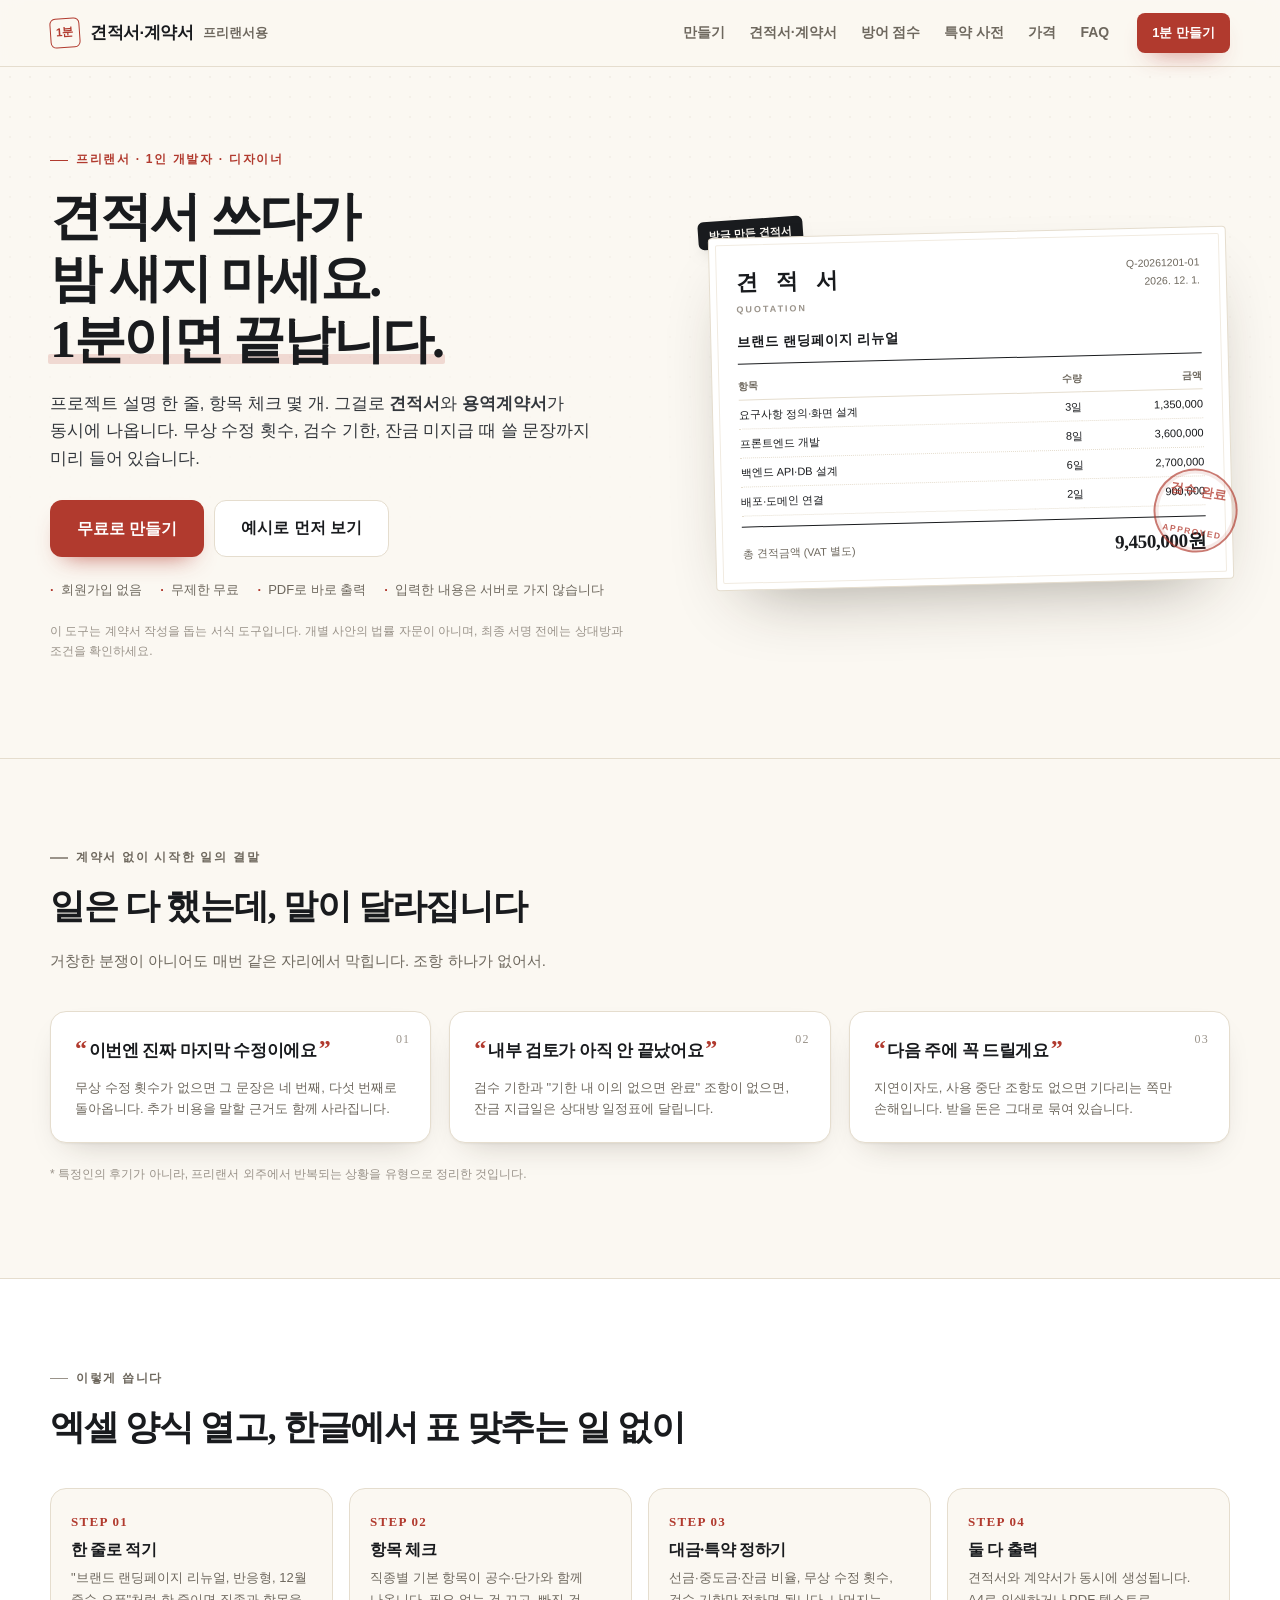
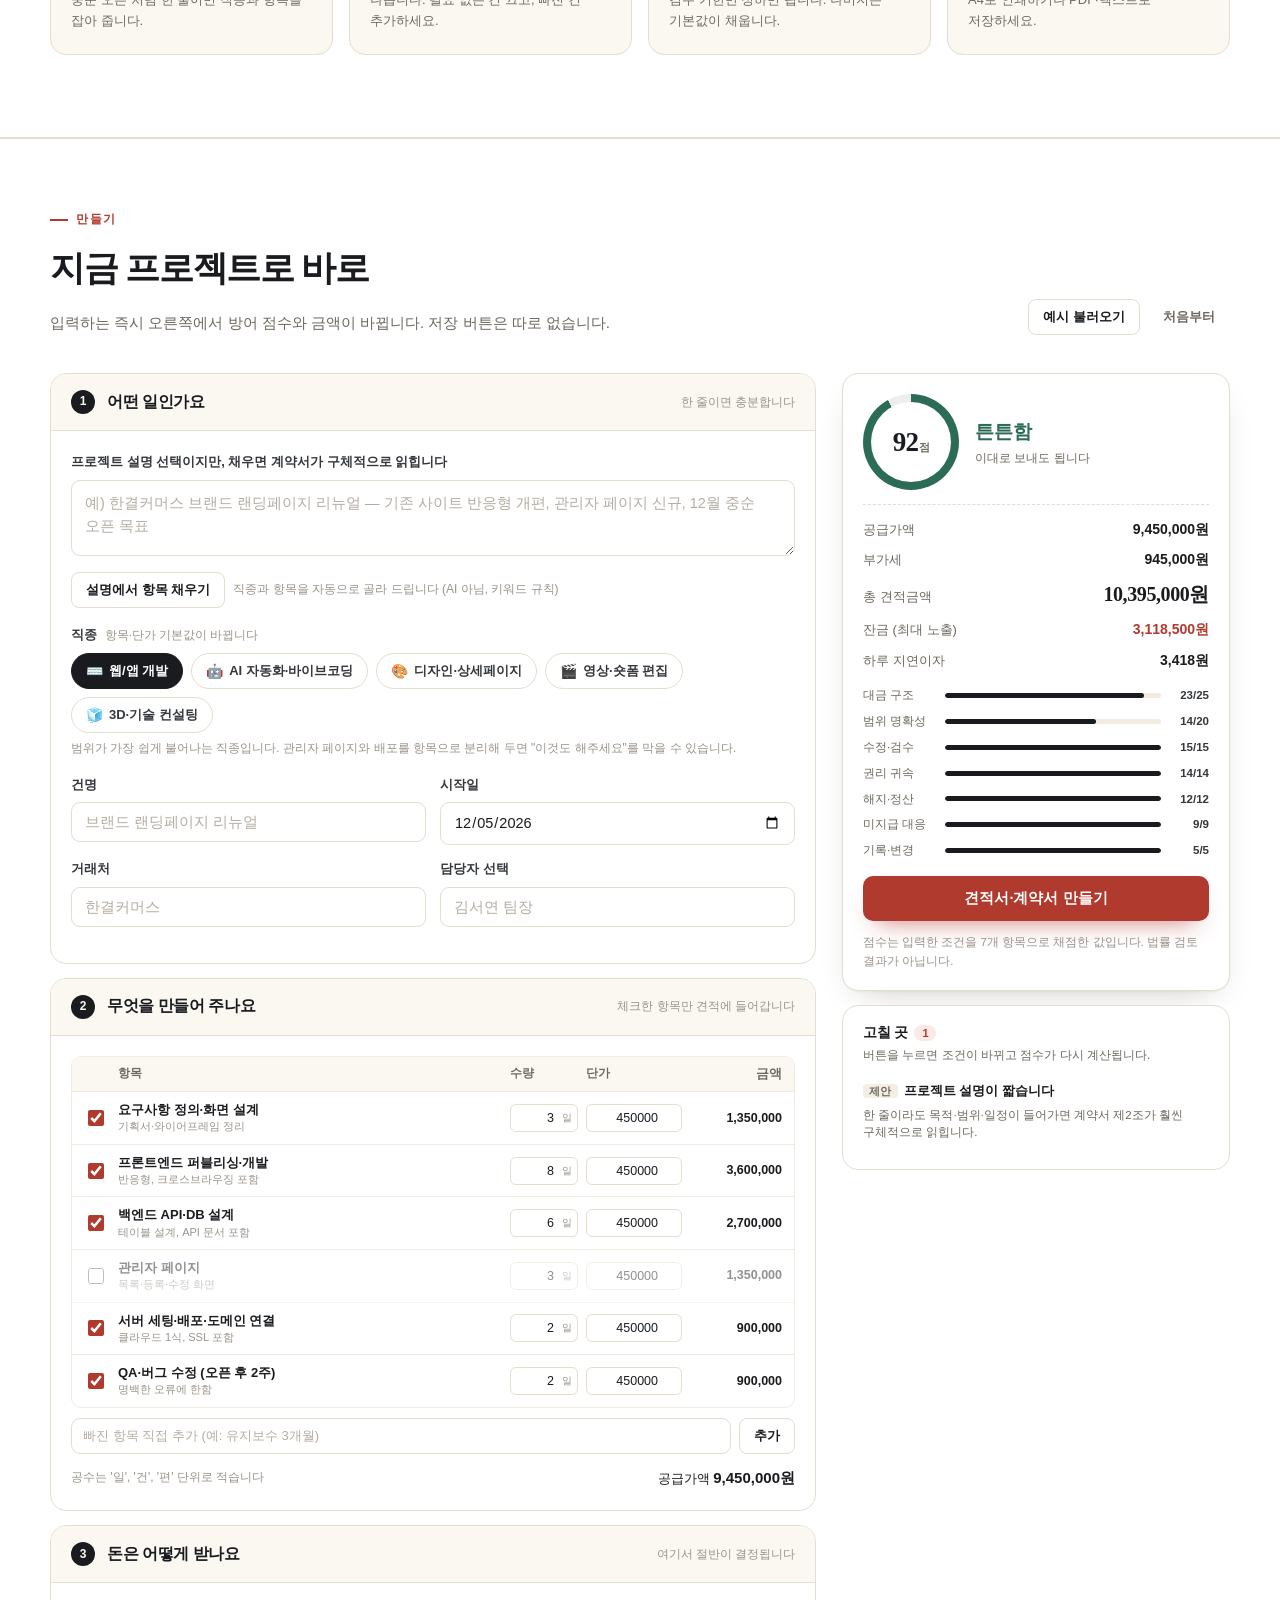
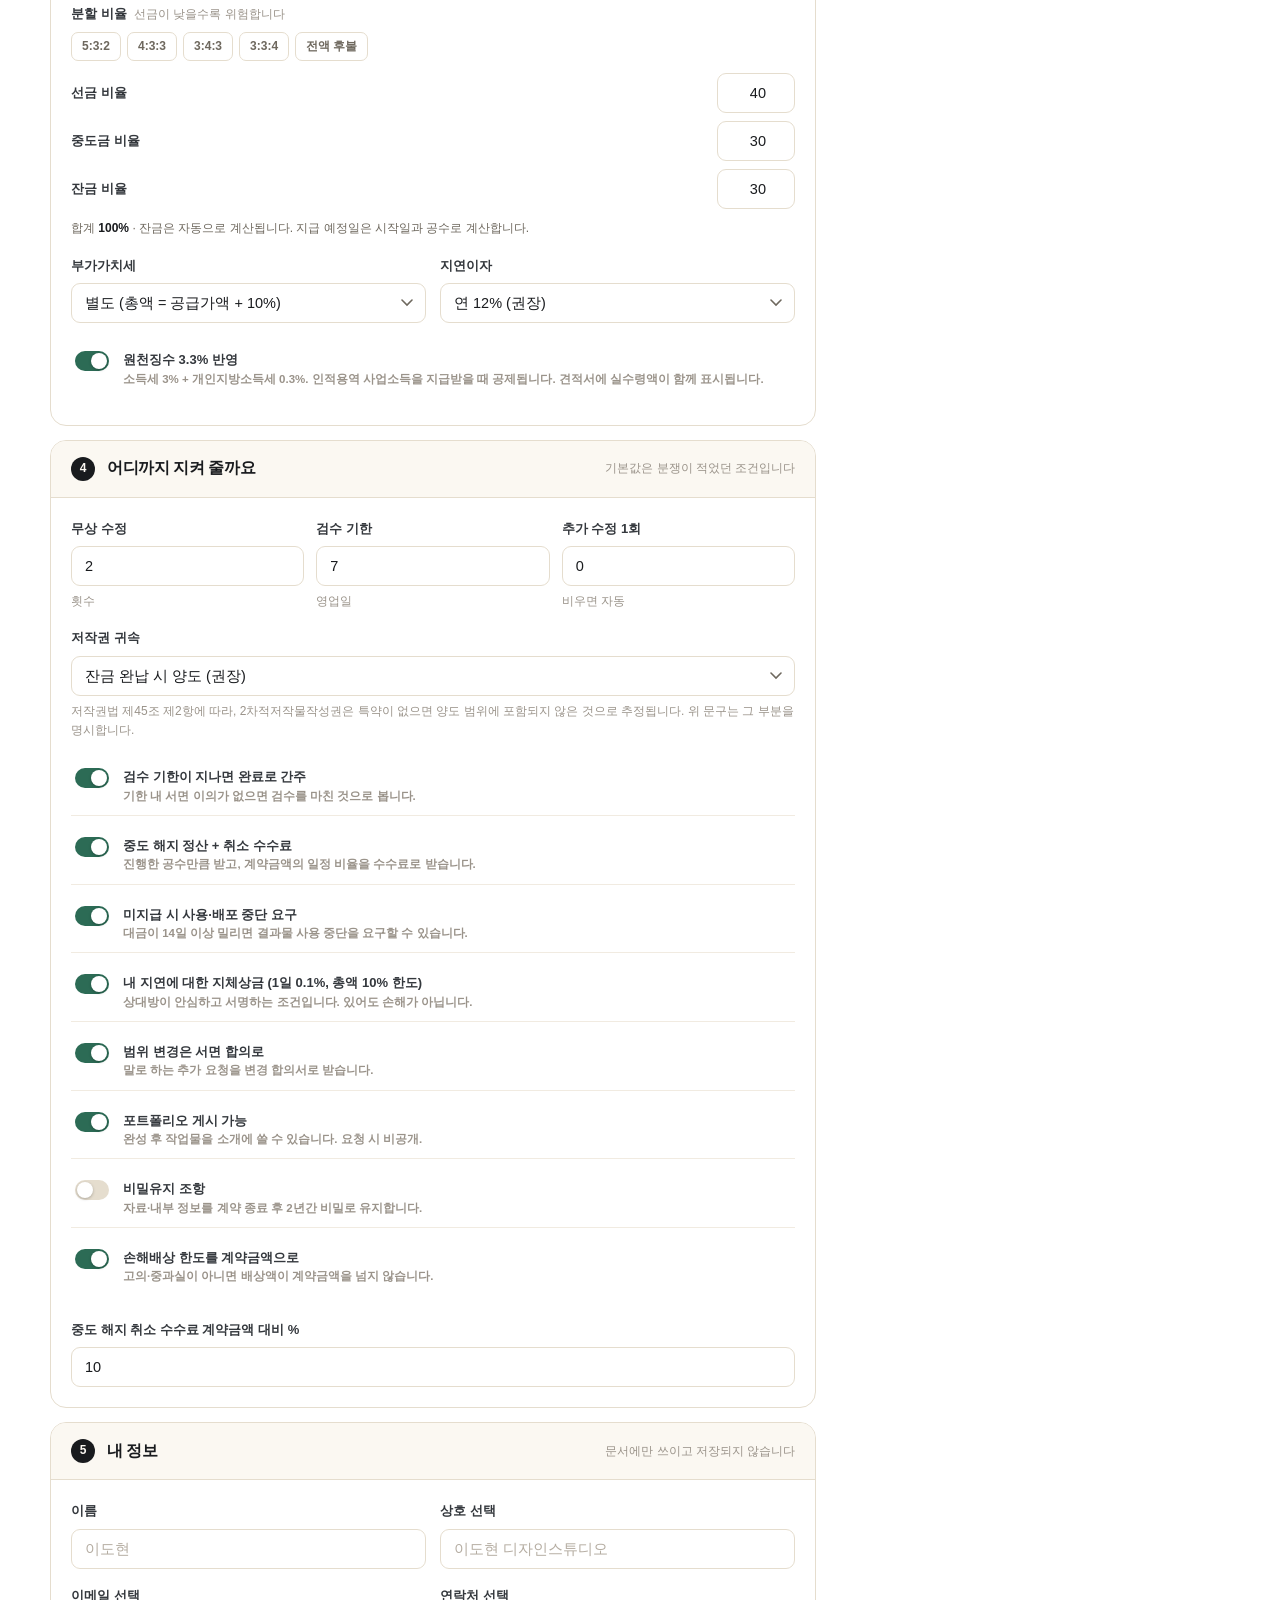
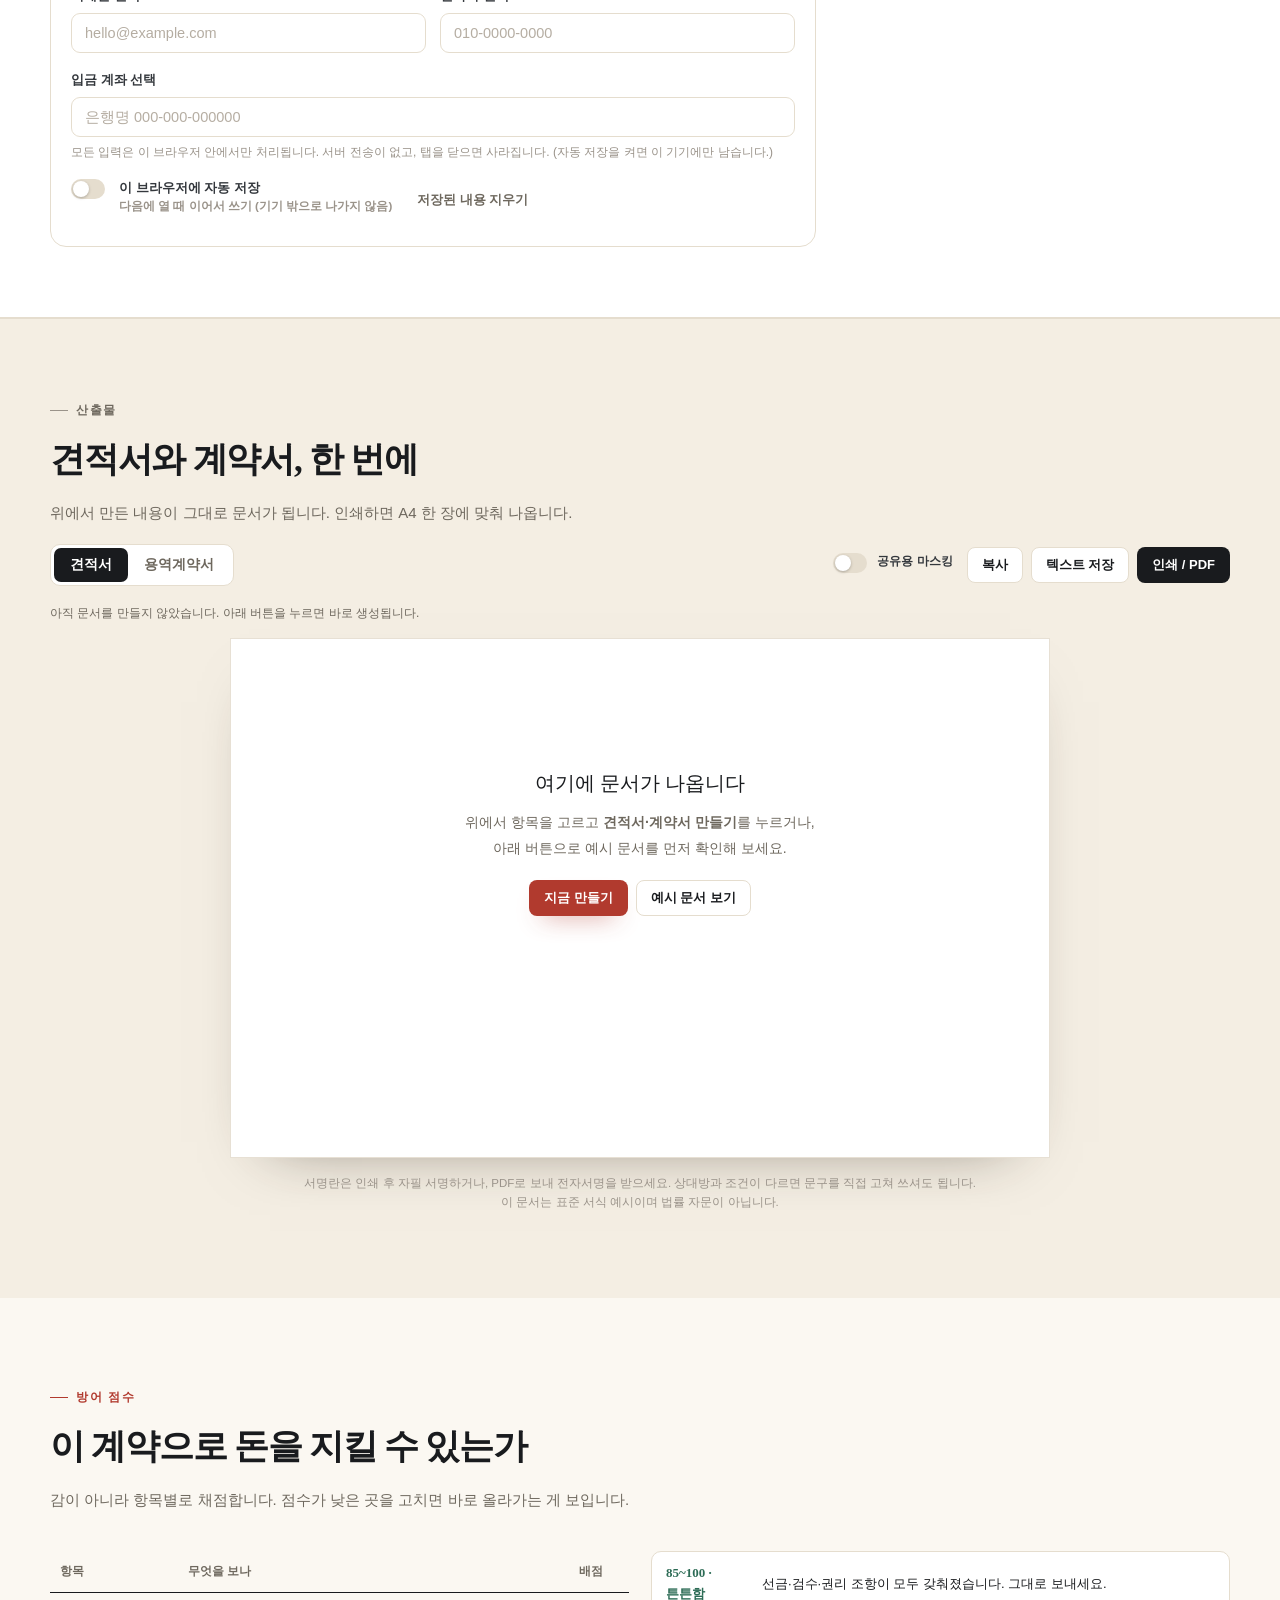
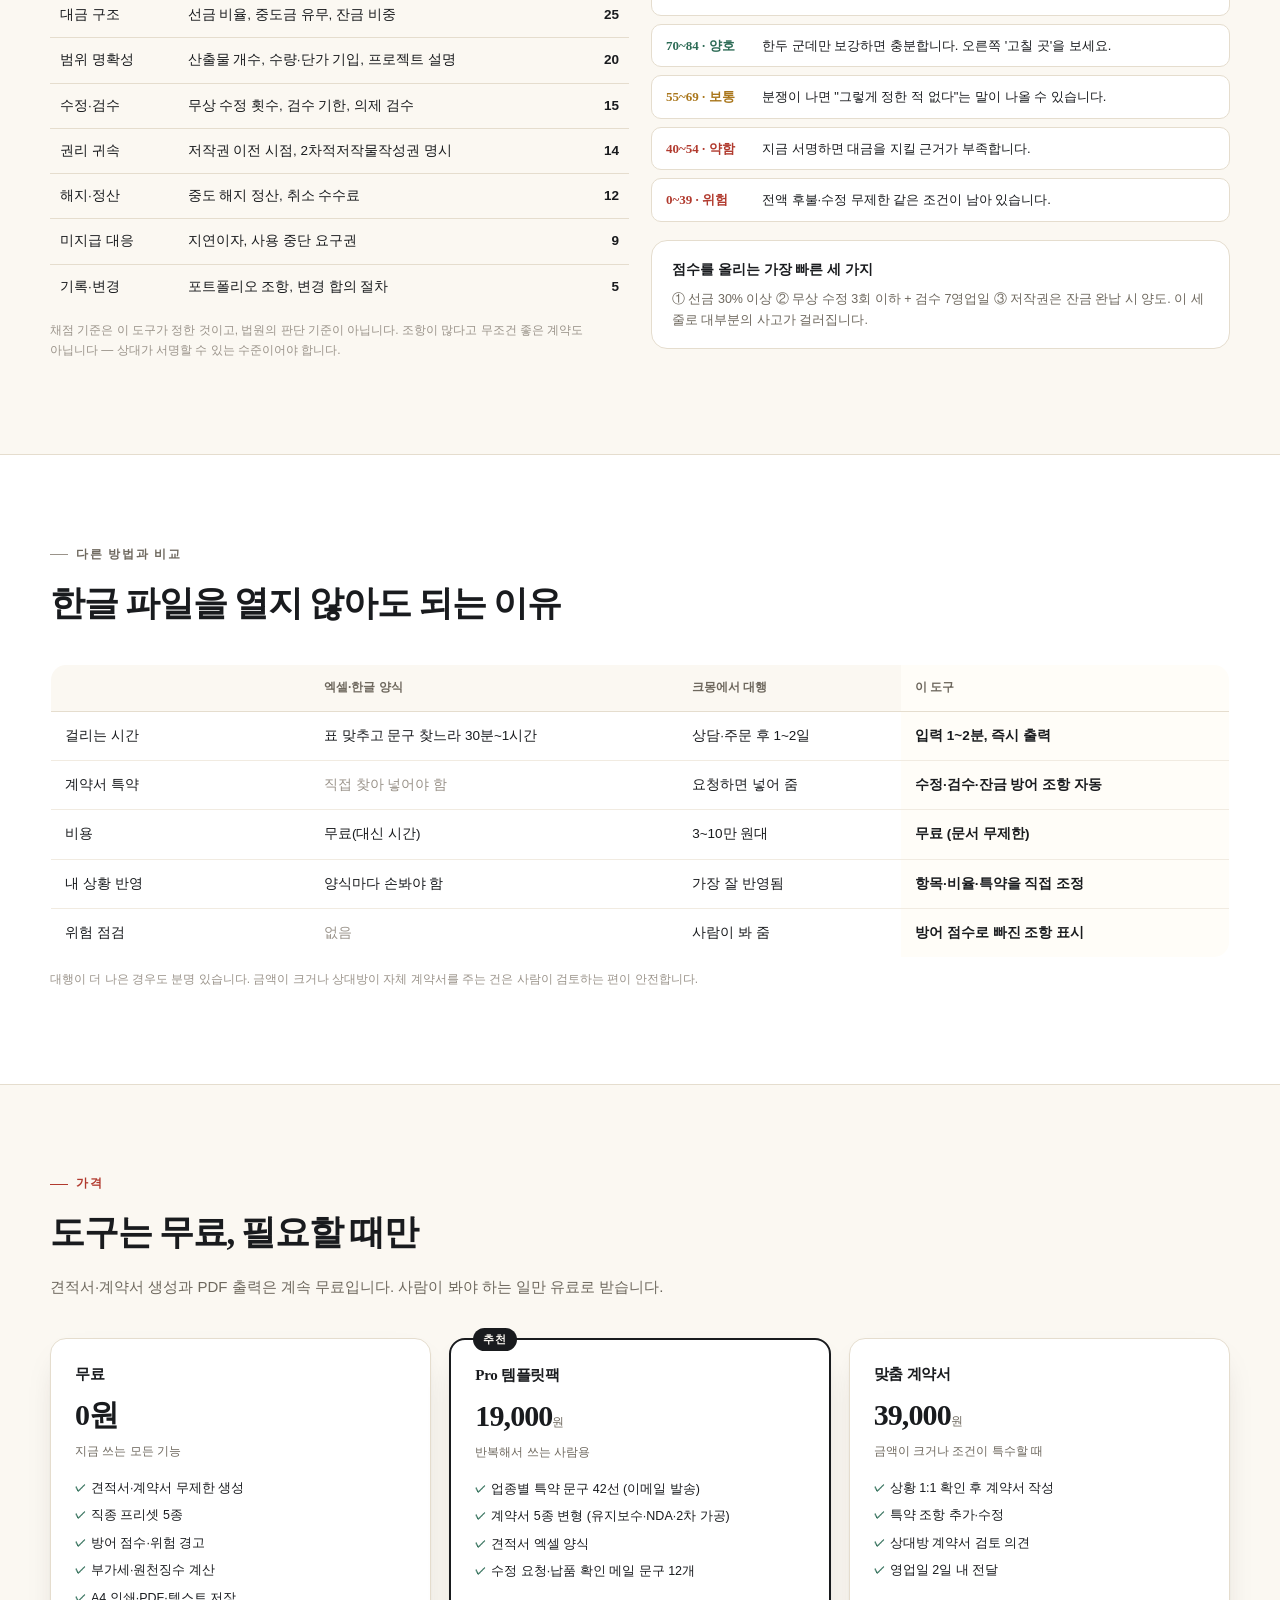
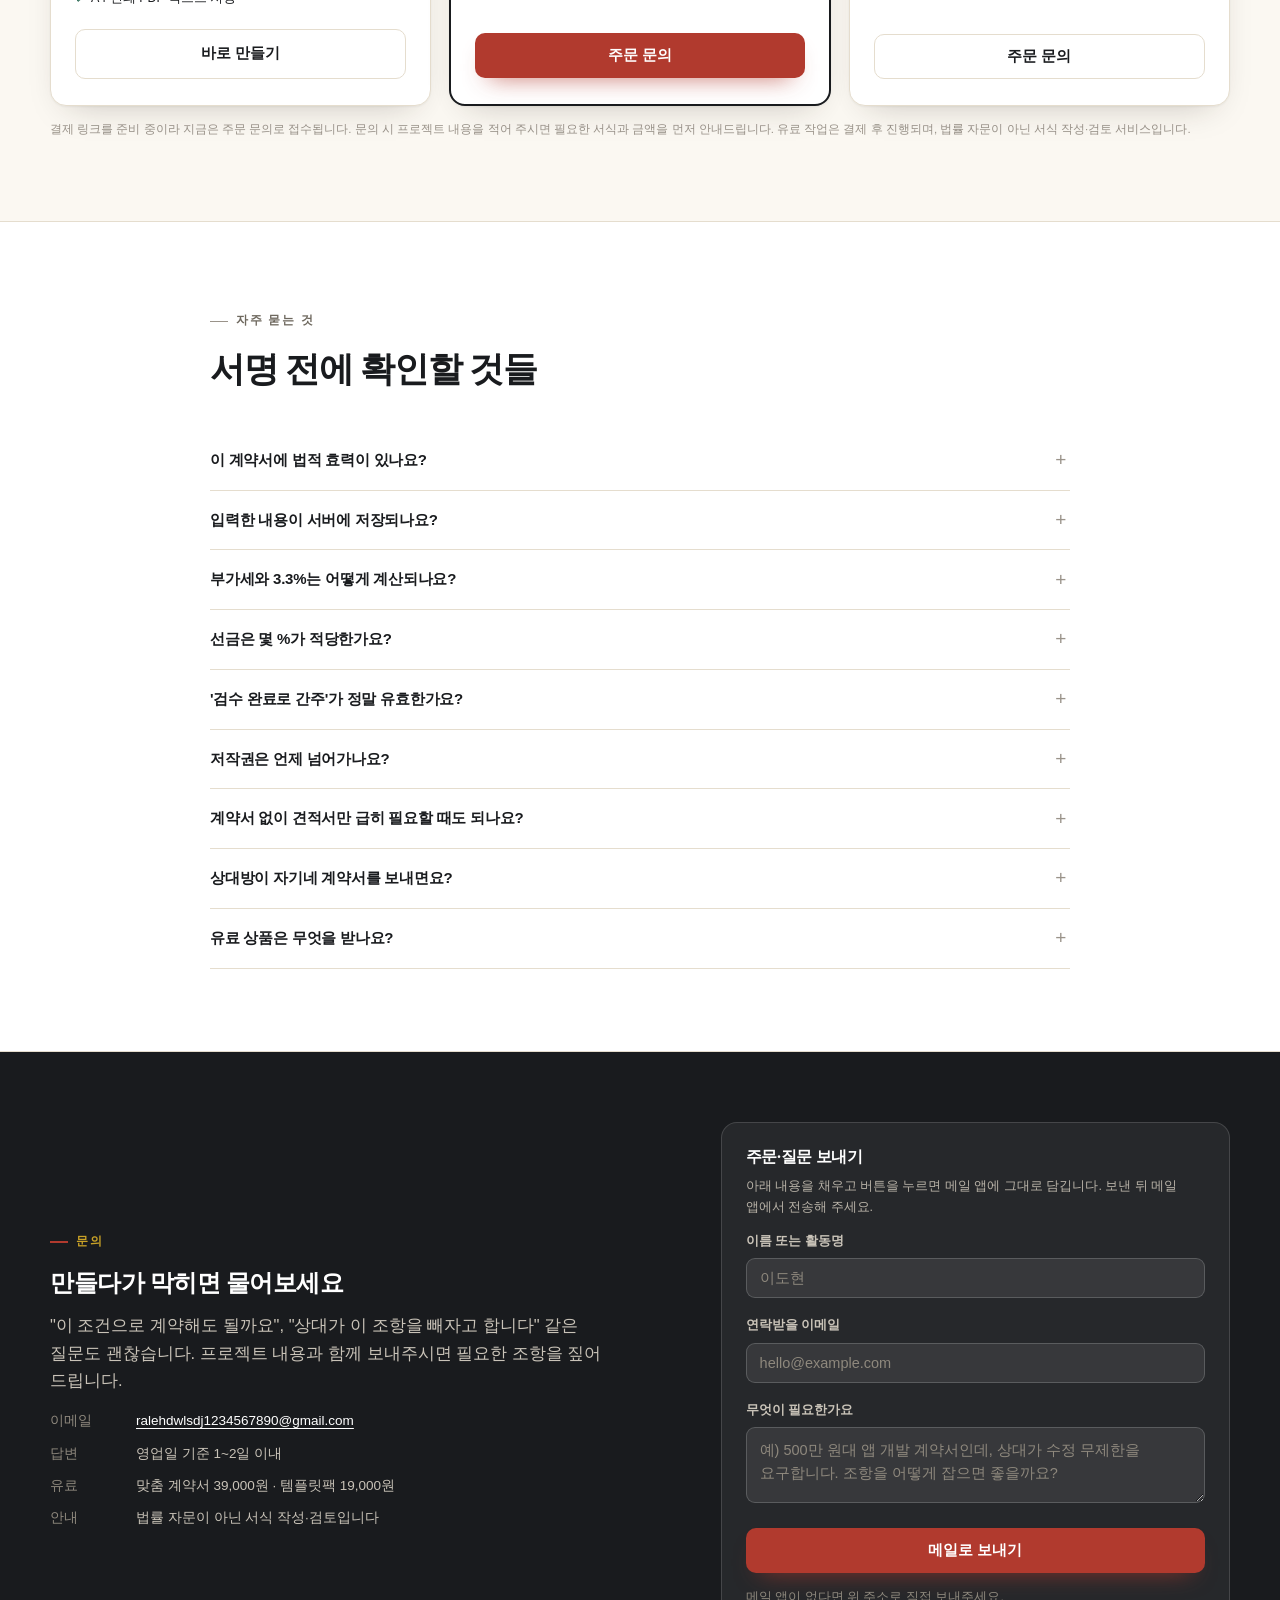
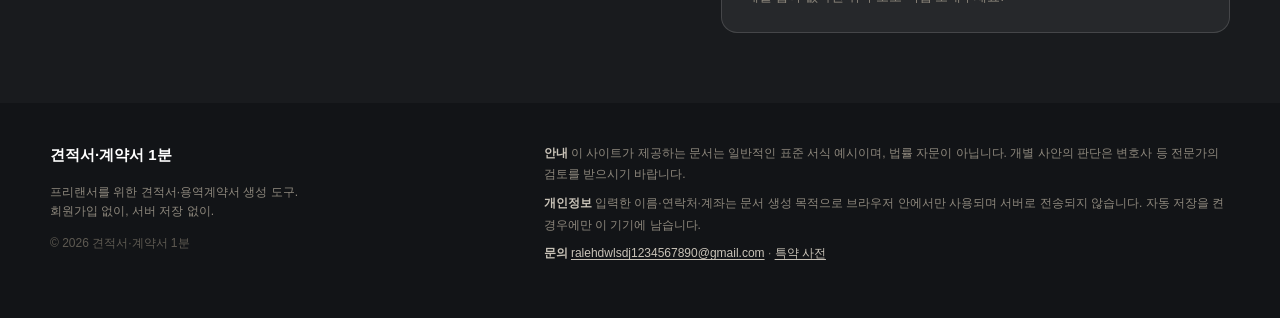
==== index.html @ 224a56ed "견적서·계약서 1분: 견적서 + 용역계약서 동시 생성 도구" ====
<!DOCTYPE html>
<html lang="ko">
<head>
<meta charset="utf-8">
<meta name="viewport" content="width=device-width, initial-scale=1">
<title>견적서·계약서 1분 — 프리랜서 외주 견적서와 용역계약서 동시 생성</title>
<meta name="description" content="프로젝트 한 줄 설명과 항목 체크만으로 견적서와 용역계약서를 1분 만에. 무상 수정 횟수·검수 기한·잔금 먹튀 방지 특약이 자동으로 들어가고, 이 계약의 방어 점수를 0~100점으로 보여줍니다. 회원가입 없이 무료.">
<meta name="keywords" content="프리랜서 견적서, 용역계약서, 외주 계약서 양식, 견적서 양식, 프리랜서 계약서, 수정 횟수 특약, 잔금 미지급, 검수 기한">
<meta name="author" content="견적·계약서 1분">
<meta property="og:type" content="website">
<meta property="og:title" content="견적서·계약서 1분 — 견적서와 계약서를 한 번에">
<meta property="og:description" content="한 줄 설명 + 항목 체크로 견적서·용역계약서 동시 생성. 수정 횟수·검수 기한·잔금 방어 특약 자동 삽입, 방어 점수 0~100점.">
<meta property="og:url" content="https://kdjkdj1234567890-bit.github.io/quote-contract-119/">
<meta property="og:image" content="https://kdjkdj1234567890-bit.github.io/quote-contract-119/assets/og.png">
<meta property="og:locale" content="ko_KR">
<meta name="twitter:card" content="summary_large_image">
<meta name="twitter:title" content="견적서·계약서 1분">
<meta name="twitter:description" content="프리랜서 견적서 + 용역계약서 동시 생성. 방어 점수 0~100점.">
<meta name="twitter:image" content="https://kdjkdj1234567890-bit.github.io/quote-contract-119/assets/og.png">
<link rel="canonical" href="https://kdjkdj1234567890-bit.github.io/quote-contract-119/">
<link rel="icon" href="data:image/svg+xml,%3Csvg xmlns='http://www.w3.org/2000/svg' viewBox='0 0 100 100'%3E%3Crect width='100' height='100' rx='18' fill='%23FBF8F2'/%3E%3Crect x='16' y='14' width='68' height='72' rx='3' fill='none' stroke='%23191B1E' stroke-width='5'/%3E%3Cpath d='M30 36h40M30 50h40M30 64h24' stroke='%23B13A2E' stroke-width='5' stroke-linecap='round'/%3E%3C/svg%3E">
<link rel="stylesheet" href="assets/css/app.css">
<script type="application/ld+json">
{
  "@context": "https://schema.org",
  "@type": "WebApplication",
  "name": "견적서·계약서 1분",
  "url": "https://kdjkdj1234567890-bit.github.io/quote-contract-119/",
  "applicationCategory": "BusinessApplication",
  "operatingSystem": "Web",
  "inLanguage": "ko",
  "description": "프로젝트 한 줄 설명과 항목 체크로 프리랜서 견적서와 용역계약서를 동시에 생성하고, 계약의 방어 점수를 계산하는 무료 도구",
  "offers": [
    { "@type": "Offer", "name": "무료 견적서·계약서 생성", "price": "0", "priceCurrency": "KRW" },
    { "@type": "Offer", "name": "Pro 템플릿팩", "price": "19000", "priceCurrency": "KRW" },
    { "@type": "Offer", "name": "맞춤 계약서 작성", "price": "39000", "priceCurrency": "KRW" }
  ],
  "featureList": "견적서 자동 작성, 용역계약서 자동 작성, 방어 점수 진단, 부가세·원천징수 계산, 분할 지급 계산, PDF 출력"
}
</script>
</head>
<body>

<!-- ═════════ 헤더 ═════════ -->
<header class="site-header">
  <div class="wrap header-inner">
    <a class="brand" href="#top">
      <span class="brand-stamp">1분</span>
      <span>견적서·계약서</span>
      <small>프리랜서용</small>
    </a>
    <nav class="nav">
      <a href="#maker">만들기</a>
      <a href="#output">견적서·계약서</a>
      <a href="#score">방어 점수</a>
      <a href="clauses.html">특약 사전</a>
      <a href="#pricing">가격</a>
      <a href="#faq">FAQ</a>
    </nav>
    <a class="btn btn-primary btn-sm" href="#maker">1분 만들기</a>
  </div>
</header>

<!-- ═════════ 히어로 ═════════ -->
<section class="hero" id="top">
  <div class="wrap hero-grid">
    <div>
      <p class="eyebrow">프리랜서 · 1인 개발자 · 디자이너</p>
      <h1>견적서 쓰다가<br>밤 새지 마세요.<br><u>1분이면 끝납니다.</u></h1>
      <p class="lede">
        프로젝트 설명 한 줄, 항목 체크 몇 개. 그걸로 <b>견적서</b>와 <b>용역계약서</b>가 동시에 나옵니다.
        무상 수정 횟수, 검수 기한, 잔금 미지급 때 쓸 문장까지 미리 들어 있습니다.
      </p>
      <div class="hero-actions">
        <a class="btn btn-primary btn-lg" href="#maker">무료로 만들기</a>
        <button class="btn btn-outline btn-lg" type="button" id="heroSample">예시로 먼저 보기</button>
      </div>
      <ul class="hero-badges">
        <li>회원가입 없음</li>
        <li>무제한 무료</li>
        <li>PDF로 바로 출력</li>
        <li>입력한 내용은 서버로 가지 않습니다</li>
      </ul>
      <p class="hero-note">
        이 도구는 계약서 작성을 돕는 서식 도구입니다. 개별 사안의 법률 자문이 아니며,
        최종 서명 전에는 상대방과 조건을 확인하세요.
      </p>
    </div>

    <div class="hero-paper">
      <div class="hero-tag">방금 만든 견적서</div>
      <div class="hero-sheet" aria-hidden="true">
        <div class="hero-sheet-head">
          <div class="hero-sheet-title">견 적 서<span>QUOTATION</span></div>
          <div class="hero-sheet-meta">Q-20261201-01<br>2026. 12. 1.</div>
        </div>
        <div class="hero-sheet-sub">브랜드 랜딩페이지 리뉴얼</div>
        <table class="hero-table">
          <thead><tr><th>항목</th><th class="r">수량</th><th class="r">금액</th></tr></thead>
          <tbody>
            <tr><td>요구사항 정의·화면 설계</td><td class="r">3일</td><td class="r">1,350,000</td></tr>
            <tr><td>프론트엔드 개발</td><td class="r">8일</td><td class="r">3,600,000</td></tr>
            <tr><td>백엔드 API·DB 설계</td><td class="r">6일</td><td class="r">2,700,000</td></tr>
            <tr><td>배포·도메인 연결</td><td class="r">2일</td><td class="r">900,000</td></tr>
          </tbody>
        </table>
        <div class="hero-total"><span>총 견적금액 (VAT 별도)</span><b>9,450,000원</b></div>
        <div class="hero-stamp">검수 완료<small>APPROVED</small></div>
      </div>
    </div>
  </div>
</section>

<!-- ═════════ 공감 ═════════ -->
<section class="section" id="why">
  <div class="wrap">
    <div class="section-head">
      <p class="eyebrow eyebrow-dark">계약서 없이 시작한 일의 결말</p>
      <h2>일은 다 했는데, 말이 달라집니다</h2>
      <p class="section-sub">거창한 분쟁이 아니어도 매번 같은 자리에서 막힙니다. 조항 하나가 없어서.</p>
    </div>
    <div class="pain-grid">
      <article class="pain-card">
        <span class="pain-no">01</span>
        <p class="pain-q">이번엔 진짜 마지막 수정이에요</p>
        <p class="pain-why">무상 수정 횟수가 없으면 그 문장은 네 번째, 다섯 번째로 돌아옵니다. 추가 비용을 말할 근거도 함께 사라집니다.</p>
      </article>
      <article class="pain-card">
        <span class="pain-no">02</span>
        <p class="pain-q">내부 검토가 아직 안 끝났어요</p>
        <p class="pain-why">검수 기한과 "기한 내 이의 없으면 완료" 조항이 없으면, 잔금 지급일은 상대방 일정표에 달립니다.</p>
      </article>
      <article class="pain-card">
        <span class="pain-no">03</span>
        <p class="pain-q">다음 주에 꼭 드릴게요</p>
        <p class="pain-why">지연이자도, 사용 중단 조항도 없으면 기다리는 쪽만 손해입니다. 받을 돈은 그대로 묶여 있습니다.</p>
      </article>
    </div>
    <p class="pain-sum">* 특정인의 후기가 아니라, 프리랜서 외주에서 반복되는 상황을 유형으로 정리한 것입니다.</p>
  </div>
</section>

<!-- ═════════ 흐름 ═════════ -->
<section class="section section-alt" id="how">
  <div class="wrap">
    <div class="section-head">
      <p class="eyebrow eyebrow-dark">이렇게 씁니다</p>
      <h2>엑셀 양식 열고, 한글에서 표 맞추는 일 없이</h2>
    </div>
    <ol class="flow">
      <li><b>STEP 01</b><h3>한 줄로 적기</h3><p>"브랜드 랜딩페이지 리뉴얼, 반응형, 12월 중순 오픈"처럼 한 줄이면 직종과 항목을 잡아 줍니다.</p></li>
      <li><b>STEP 02</b><h3>항목 체크</h3><p>직종별 기본 항목이 공수·단가와 함께 나옵니다. 필요 없는 건 끄고, 빠진 건 추가하세요.</p></li>
      <li><b>STEP 03</b><h3>대금·특약 정하기</h3><p>선금·중도금·잔금 비율, 무상 수정 횟수, 검수 기한만 정하면 됩니다. 나머지는 기본값이 채웁니다.</p></li>
      <li><b>STEP 04</b><h3>둘 다 출력</h3><p>견적서와 계약서가 동시에 생성됩니다. A4로 인쇄하거나 PDF·텍스트로 저장하세요.</p></li>
    </ol>
  </div>
</section>

<!-- ═════════ 메이커 ═════════ -->
<section class="maker" id="maker">
  <div class="wrap" style="padding-top:64px;padding-bottom:56px;">
    <div class="section-head-row">
      <div class="section-head" style="margin-bottom:0">
        <p class="eyebrow">만들기</p>
        <h2>지금 프로젝트로 바로</h2>
        <p class="section-sub">입력하는 즉시 오른쪽에서 방어 점수와 금액이 바뀝니다. 저장 버튼은 따로 없습니다.</p>
      </div>
      <div style="display:flex;gap:8px;flex-wrap:wrap">
        <button class="btn btn-outline btn-sm" type="button" id="btnSample">예시 불러오기</button>
        <button class="btn btn-quiet btn-sm" type="button" id="btnReset">처음부터</button>
      </div>
    </div>

    <div class="maker-grid">
      <!-- ── 폼 ── -->
      <div class="maker-form">

        <!-- 1 -->
        <section class="step-card">
          <div class="step-head"><span class="step-no">1</span><h3>어떤 일인가요</h3><span class="step-hint">한 줄이면 충분합니다</span></div>
          <div class="step-body">
            <div class="field">
              <label for="brief">프로젝트 설명 <span class="opt">선택이지만, 채우면 계약서가 구체적으로 읽힙니다</span></label>
              <textarea id="brief" placeholder="예) 한결커머스 브랜드 랜딩페이지 리뉴얼 — 기존 사이트 반응형 개편, 관리자 페이지 신규, 12월 중순 오픈 목표"></textarea>
              <div style="display:flex;gap:8px;align-items:center;margin-top:8px;flex-wrap:wrap">
                <button class="btn btn-outline btn-sm" type="button" id="btnParse">설명에서 항목 채우기</button>
                <span class="hint" style="margin:0" id="parseHint">직종과 항목을 자동으로 골라 드립니다 (AI 아님, 키워드 규칙)</span>
              </div>
            </div>
            <div class="field">
              <span class="lbl">직종 <span class="opt">항목·단가 기본값이 바뀝니다</span></span>
              <div class="chips" id="industryChips" role="group" aria-label="직종 선택"></div>
              <p class="hint" id="industryNote"></p>
            </div>
            <div class="field-row">
              <div class="field"><label for="title">건명</label><input type="text" id="title" placeholder="브랜드 랜딩페이지 리뉴얼"></div>
              <div class="field"><label for="start">시작일</label><input type="date" id="start"></div>
            </div>
            <div class="field-row">
              <div class="field"><label for="client">거래처</label><input type="text" id="client" placeholder="한결커머스"></div>
              <div class="field"><label for="contact">담당자 <span class="opt">선택</span></label><input type="text" id="contact" placeholder="김서연 팀장"></div>
            </div>
          </div>
        </section>

        <!-- 2 -->
        <section class="step-card">
          <div class="step-head"><span class="step-no">2</span><h3>무엇을 만들어 주나요</h3><span class="step-hint">체크한 항목만 견적에 들어갑니다</span></div>
          <div class="step-body">
            <div class="items" id="itemList"></div>
            <div class="item-add">
              <input type="text" id="customName" placeholder="빠진 항목 직접 추가 (예: 유지보수 3개월)" aria-label="추가할 항목 이름">
              <button class="btn btn-outline btn-sm" type="button" id="btnAddItem">추가</button>
            </div>
            <div class="items-foot">
              <span class="hint" style="margin:0">공수는 '일', '건', '편' 단위로 적습니다</span>
              <span>공급가액 <b id="footSupply">0원</b></span>
            </div>
          </div>
        </section>

        <!-- 3 -->
        <section class="step-card">
          <div class="step-head"><span class="step-no">3</span><h3>돈은 어떻게 받나요</h3><span class="step-hint">여기서 절반이 결정됩니다</span></div>
          <div class="step-body">
            <div class="field">
              <span class="lbl">분할 비율 <span class="opt">선금이 낮을수록 위험합니다</span></span>
              <div class="split-presets" id="splitPresets">
                <button type="button" data-split="50,30,20">5:3:2</button>
                <button type="button" data-split="40,30,30">4:3:3</button>
                <button type="button" data-split="30,40,30">3:4:3</button>
                <button type="button" data-split="30,30,40">3:3:4</button>
                <button type="button" data-split="0,0,100">전액 후불</button>
              </div>
              <div class="split-row"><label for="splitA">선금 비율</label><input type="number" id="splitA" min="0" max="100" step="5" value="40"></div>
              <div class="split-row"><label for="splitB">중도금 비율</label><input type="number" id="splitB" min="0" max="100" step="5" value="30"></div>
              <div class="split-row"><label for="splitC">잔금 비율</label><input type="number" id="splitC" min="0" max="100" step="5" value="30" readonly></div>
              <p class="split-total">합계 <b id="splitSum">100%</b> · 잔금은 자동으로 계산됩니다. 지급 예정일은 시작일과 공수로 계산합니다.</p>
            </div>
            <div class="field-row">
              <div class="field">
                <label for="vat">부가가치세</label>
                <select id="vat">
                  <option value="exclude">별도 (총액 = 공급가액 + 10%)</option>
                  <option value="include">포함 (총액에 포함)</option>
                  <option value="none">없음 (면세·과세 제외)</option>
                </select>
              </div>
              <div class="field">
                <label for="lateRate">지연이자</label>
                <select id="lateRate">
                  <option value="12">연 12% (권장)</option>
                  <option value="6">연 6% (상사법정이율)</option>
                  <option value="0">없음</option>
                </select>
              </div>
            </div>
            <div class="field" style="margin-bottom:0">
              <label class="toggle">
                <input type="checkbox" id="withholding" checked><span class="sw"></span>
                <span><b>원천징수 3.3% 반영</b><span class="d">소득세 3% + 개인지방소득세 0.3%. 인적용역 사업소득을 지급받을 때 공제됩니다. 견적서에 실수령액이 함께 표시됩니다.</span></span>
              </label>
            </div>
          </div>
        </section>

        <!-- 4 -->
        <section class="step-card">
          <div class="step-head"><span class="step-no">4</span><h3>어디까지 지켜 줄까요</h3><span class="step-hint">기본값은 분쟁이 적었던 조건입니다</span></div>
          <div class="step-body">
            <div class="field-row-3">
              <div class="field"><label for="revisions">무상 수정</label><input type="number" id="revisions" min="0" max="10" step="1" value="2"><p class="hint">횟수</p></div>
              <div class="field"><label for="inspectionDays">검수 기한</label><input type="number" id="inspectionDays" min="1" max="30" step="1" value="7"><p class="hint">영업일</p></div>
              <div class="field"><label for="extraFee">추가 수정 1회</label><input type="number" id="extraFee" min="0" step="10000" placeholder="자동"><p class="hint">비우면 자동</p></div>
            </div>
            <div class="field">
              <label for="copyright">저작권 귀속</label>
              <select id="copyright">
                <option value="on_balance">잔금 완납 시 양도 (권장)</option>
                <option value="license">이용허락 — 권리는 내가 보유</option>
                <option value="on_delivery">납품과 동시에 양도</option>
                <option value="none">조항 없음</option>
              </select>
              <p class="hint">저작권법 제45조 제2항에 따라, 2차적저작물작성권은 특약이 없으면 양도 범위에 포함되지 않은 것으로 추정됩니다. 위 문구는 그 부분을 명시합니다.</p>
            </div>
            <div class="toggles">
              <label class="toggle"><input type="checkbox" id="autoAccept" checked><span class="sw"></span><span><b>검수 기한이 지나면 완료로 간주</b><span class="d">기한 내 서면 이의가 없으면 검수를 마친 것으로 봅니다.</span></span></label>
              <label class="toggle"><input type="checkbox" id="termination" checked><span class="sw"></span><span><b>중도 해지 정산 + 취소 수수료</b><span class="d">진행한 공수만큼 받고, 계약금액의 일정 비율을 수수료로 받습니다.</span></span></label>
              <label class="toggle"><input type="checkbox" id="nonPaymentBan" checked><span class="sw"></span><span><b>미지급 시 사용·배포 중단 요구</b><span class="d">대금이 14일 이상 밀리면 결과물 사용 중단을 요구할 수 있습니다.</span></span></label>
              <label class="toggle"><input type="checkbox" id="delayPenalty" checked><span class="sw"></span><span><b>내 지연에 대한 지체상금 (1일 0.1%, 총액 10% 한도)</b><span class="d">상대방이 안심하고 서명하는 조건입니다. 있어도 손해가 아닙니다.</span></span></label>
              <label class="toggle"><input type="checkbox" id="scopeChange" checked><span class="sw"></span><span><b>범위 변경은 서면 합의로</b><span class="d">말로 하는 추가 요청을 변경 합의서로 받습니다.</span></span></label>
              <label class="toggle"><input type="checkbox" id="portfolio" checked><span class="sw"></span><span><b>포트폴리오 게시 가능</b><span class="d">완성 후 작업물을 소개에 쓸 수 있습니다. 요청 시 비공개.</span></span></label>
              <label class="toggle"><input type="checkbox" id="confidential"><span class="sw"></span><span><b>비밀유지 조항</b><span class="d">자료·내부 정보를 계약 종료 후 2년간 비밀로 유지합니다.</span></span></label>
              <label class="toggle"><input type="checkbox" id="liability" checked><span class="sw"></span><span><b>손해배상 한도를 계약금액으로</b><span class="d">고의·중과실이 아니면 배상액이 계약금액을 넘지 않습니다.</span></span></label>
            </div>
            <div class="field" style="margin-top:16px;margin-bottom:0">
              <label for="cancelFee">중도 해지 취소 수수료 <span class="opt">계약금액 대비 %</span></label>
              <input type="number" id="cancelFee" min="0" max="50" step="5" value="10">
            </div>
          </div>
        </section>

        <!-- 5 -->
        <section class="step-card">
          <div class="step-head"><span class="step-no">5</span><h3>내 정보</h3><span class="step-hint">문서에만 쓰이고 저장되지 않습니다</span></div>
          <div class="step-body">
            <div class="field-row">
              <div class="field"><label for="freelancer">이름</label><input type="text" id="freelancer" placeholder="이도현" autocomplete="off"></div>
              <div class="field"><label for="freelancerBiz">상호 <span class="opt">선택</span></label><input type="text" id="freelancerBiz" placeholder="이도현 디자인스튜디오" autocomplete="off"></div>
            </div>
            <div class="field-row">
              <div class="field"><label for="email">이메일 <span class="opt">선택</span></label><input type="email" id="email" placeholder="hello@example.com" autocomplete="off"></div>
              <div class="field"><label for="phone">연락처 <span class="opt">선택</span></label><input type="tel" id="phone" placeholder="010-0000-0000" autocomplete="off"></div>
            </div>
            <div class="field" style="margin-bottom:6px"><label for="account">입금 계좌 <span class="opt">선택</span></label><input type="text" id="account" placeholder="은행명 000-000-000000" autocomplete="off"></div>
            <p class="hint">모든 입력은 이 브라우저 안에서만 처리됩니다. 서버 전송이 없고, 탭을 닫으면 사라집니다. (자동 저장을 켜면 이 기기에만 남습니다.)</p>
            <div style="display:flex;gap:10px;flex-wrap:wrap;margin-top:10px">
              <label class="toggle" style="grid-template-columns:38px 1fr;border:0;padding:4px 0">
                <input type="checkbox" id="autosave"><span class="sw"></span>
                <span><b>이 브라우저에 자동 저장</b><span class="d">다음에 열 때 이어서 쓰기 (기기 밖으로 나가지 않음)</span></span>
              </label>
              <button class="btn btn-quiet btn-sm" type="button" id="btnClearSave">저장된 내용 지우기</button>
            </div>
          </div>
        </section>
      </div>

      <!-- ── 사이드 ── -->
      <aside class="maker-side">
        <div class="live-card">
          <div class="live-top">
            <div class="ring" id="scoreRing" style="--p:0"><span id="scoreNum">0<small>점</small></span></div>
            <div>
              <p class="live-band" id="scoreBand">준비 중</p>
              <p class="live-sub" id="scoreSub">항목을 고르면 계산됩니다</p>
            </div>
          </div>
          <div class="live-money">
            <div><span>공급가액</span><b id="mSupply">0원</b></div>
            <div><span>부가세</span><b id="mVat">0원</b></div>
            <div class="big"><span>총 견적금액</span><b id="mTotal">0원</b></div>
            <div class="expose"><span>잔금 (최대 노출)</span><b id="mBalance">0원</b></div>
            <div><span>하루 지연이자</span><b id="mLate">0원</b></div>
          </div>
          <div class="live-dims" id="liveDims"></div>
          <div class="live-actions">
            <button class="btn btn-primary full" type="button" id="btnBuild">견적서·계약서 만들기</button>
          </div>
          <p class="live-note">점수는 입력한 조건을 7개 항목으로 채점한 값입니다. 법률 검토 결과가 아닙니다.</p>
        </div>

        <div class="risk-card">
          <h4>고칠 곳 <span class="n" id="riskCount">0</span></h4>
          <p class="live-sub">버튼을 누르면 조건이 바뀌고 점수가 다시 계산됩니다.</p>
          <div id="riskList"></div>
        </div>
      </aside>
    </div>
  </div>
</section>

<!-- ═════════ 결과 ═════════ -->
<section class="output" id="output">
  <div class="wrap">
    <div class="section-head-row" style="margin-bottom:18px">
      <div class="section-head" style="margin-bottom:0">
        <p class="eyebrow eyebrow-dark">산출물</p>
        <h2>견적서와 계약서, 한 번에</h2>
        <p class="section-sub">위에서 만든 내용이 그대로 문서가 됩니다. 인쇄하면 A4 한 장에 맞춰 나옵니다.</p>
      </div>
    </div>

    <div class="doc-toolbar">
      <div class="tabs" role="tablist" aria-label="문서 선택">
        <button class="tab" role="tab" aria-selected="true" data-doc="quote" id="tabQuote">견적서</button>
        <button class="tab" role="tab" aria-selected="false" data-doc="contract" id="tabContract">용역계약서</button>
      </div>
      <div class="doc-tools">
        <label class="toggle" style="display:flex;grid-template-columns:38px 1fr;align-items:center;border:0;padding:0 6px 0 0">
          <input type="checkbox" id="maskToggle"><span class="sw"></span>
          <span><b style="font-size:12px">공유용 마스킹</b></span>
        </label>
        <button class="btn btn-outline btn-sm" type="button" id="btnCopy">복사</button>
        <button class="btn btn-outline btn-sm" type="button" id="btnTxt">텍스트 저장</button>
        <button class="btn btn-ink btn-sm" type="button" id="btnPrint">인쇄 / PDF</button>
      </div>
    </div>
    <p class="doc-meta-line" id="docMeta">아직 문서를 만들지 않았습니다. 아래 버튼을 누르면 바로 생성됩니다.</p>

    <div class="doc-shell">
      <div class="paper" id="docView">
        <div class="doc-empty">
          <p style="font-family:var(--serif);font-size:20px;color:var(--ink);margin-bottom:8px">여기에 문서가 나옵니다</p>
          <p>위에서 항목을 고르고 <b>견적서·계약서 만들기</b>를 누르거나,<br>아래 버튼으로 예시 문서를 먼저 확인해 보세요.</p>
          <div style="display:flex;gap:8px;justify-content:center;flex-wrap:wrap;margin-top:18px">
            <button class="btn btn-primary btn-sm" type="button" id="emptyBuild">지금 만들기</button>
            <button class="btn btn-outline btn-sm" type="button" id="emptySample">예시 문서 보기</button>
          </div>
        </div>
      </div>
    </div>
    <p class="doc-legend">
      서명란은 인쇄 후 자필 서명하거나, PDF로 보내 전자서명을 받으세요. 상대방과 조건이 다르면 문구를 직접 고쳐 쓰셔도 됩니다.<br>
      이 문서는 표준 서식 예시이며 법률 자문이 아닙니다.
    </p>
  </div>
</section>

<!-- ═════════ 점수 설명 ═════════ -->
<section class="section" id="score">
  <div class="wrap">
    <div class="section-head">
      <p class="eyebrow">방어 점수</p>
      <h2>이 계약으로 돈을 지킬 수 있는가</h2>
      <p class="section-sub">감이 아니라 항목별로 채점합니다. 점수가 낮은 곳을 고치면 바로 올라가는 게 보입니다.</p>
    </div>
    <div class="score-grid">
      <div>
        <table class="score-table">
          <thead><tr><th>항목</th><th>무엇을 보나</th><th class="n">배점</th></tr></thead>
          <tbody>
            <tr><td>대금 구조</td><td>선금 비율, 중도금 유무, 잔금 비중</td><td class="n">25</td></tr>
            <tr><td>범위 명확성</td><td>산출물 개수, 수량·단가 기입, 프로젝트 설명</td><td class="n">20</td></tr>
            <tr><td>수정·검수</td><td>무상 수정 횟수, 검수 기한, 의제 검수</td><td class="n">15</td></tr>
            <tr><td>권리 귀속</td><td>저작권 이전 시점, 2차적저작물작성권 명시</td><td class="n">14</td></tr>
            <tr><td>해지·정산</td><td>중도 해지 정산, 취소 수수료</td><td class="n">12</td></tr>
            <tr><td>미지급 대응</td><td>지연이자, 사용 중단 요구권</td><td class="n">9</td></tr>
            <tr><td>기록·변경</td><td>포트폴리오 조항, 변경 합의 절차</td><td class="n">5</td></tr>
          </tbody>
        </table>
        <p class="score-note">채점 기준은 이 도구가 정한 것이고, 법원의 판단 기준이 아닙니다. 조항이 많다고 무조건 좋은 계약도 아닙니다 — 상대가 서명할 수 있는 수준이어야 합니다.</p>
      </div>
      <div>
        <ul class="band-list">
          <li><b class="b1">85~100 · 튼튼함</b><span>선금·검수·권리 조항이 모두 갖춰졌습니다. 그대로 보내세요.</span></li>
          <li><b class="b1">70~84 · 양호</b><span>한두 군데만 보강하면 충분합니다. 오른쪽 '고칠 곳'을 보세요.</span></li>
          <li><b class="b2">55~69 · 보통</b><span>분쟁이 나면 "그렇게 정한 적 없다"는 말이 나올 수 있습니다.</span></li>
          <li><b class="b3">40~54 · 약함</b><span>지금 서명하면 대금을 지킬 근거가 부족합니다.</span></li>
          <li><b class="b3">0~39 · 위험</b><span>전액 후불·수정 무제한 같은 조건이 남아 있습니다.</span></li>
        </ul>
        <div style="margin-top:18px;padding:18px 20px;background:#fff;border:1px solid var(--line);border-radius:var(--radius)">
          <p style="font-size:13.5px;margin:0 0 8px"><b>점수를 올리는 가장 빠른 세 가지</b></p>
          <p style="font-size:12.5px;color:var(--muted);margin:0">① 선금 30% 이상 ② 무상 수정 3회 이하 + 검수 7영업일 ③ 저작권은 잔금 완납 시 양도. 이 세 줄로 대부분의 사고가 걸러집니다.</p>
        </div>
      </div>
    </div>
  </div>
</section>

<!-- ═════════ 비교 ═════════ -->
<section class="section section-alt" id="compare">
  <div class="wrap">
    <div class="section-head">
      <p class="eyebrow eyebrow-dark">다른 방법과 비교</p>
      <h2>한글 파일을 열지 않아도 되는 이유</h2>
    </div>
    <table class="compare">
      <thead>
        <tr><th style="width:22%"> </th><th>엑셀·한글 양식</th><th>크몽에서 대행</th><th class="col-this">이 도구</th></tr>
      </thead>
      <tbody>
        <tr><td>걸리는 시간</td><td>표 맞추고 문구 찾느라 30분~1시간</td><td>상담·주문 후 1~2일</td><td class="col-this">입력 1~2분, 즉시 출력</td></tr>
        <tr><td>계약서 특약</td><td class="no">직접 찾아 넣어야 함</td><td>요청하면 넣어 줌</td><td class="col-this">수정·검수·잔금 방어 조항 자동</td></tr>
        <tr><td>비용</td><td>무료(대신 시간)</td><td>3~10만 원대</td><td class="col-this">무료 (문서 무제한)</td></tr>
        <tr><td>내 상황 반영</td><td>양식마다 손봐야 함</td><td>가장 잘 반영됨</td><td class="col-this">항목·비율·특약을 직접 조정</td></tr>
        <tr><td>위험 점검</td><td class="no">없음</td><td>사람이 봐 줌</td><td class="col-this">방어 점수로 빠진 조항 표시</td></tr>
      </tbody>
    </table>
    <p class="score-note">대행이 더 나은 경우도 분명 있습니다. 금액이 크거나 상대방이 자체 계약서를 주는 건은 사람이 검토하는 편이 안전합니다.</p>
  </div>
</section>

<!-- ═════════ 요금 ═════════ -->
<section class="section" id="pricing">
  <div class="wrap">
    <div class="section-head">
      <p class="eyebrow">가격</p>
      <h2>도구는 무료, 필요할 때만</h2>
      <p class="section-sub">견적서·계약서 생성과 PDF 출력은 계속 무료입니다. 사람이 봐야 하는 일만 유료로 받습니다.</p>
    </div>
    <div class="pricing-grid">
      <div class="price-card">
        <h3>무료</h3>
        <p class="price-amt">0원</p>
        <p class="price-desc">지금 쓰는 모든 기능</p>
        <ul>
          <li>견적서·계약서 무제한 생성</li>
          <li>직종 프리셋 5종</li>
          <li>방어 점수·위험 경고</li>
          <li>부가세·원천징수 계산</li>
          <li>A4 인쇄·PDF·텍스트 저장</li>
        </ul>
        <a class="btn btn-outline full" href="#maker">바로 만들기</a>
      </div>
      <div class="price-card feat">
        <span class="price-tag">추천</span>
        <h3>Pro 템플릿팩</h3>
        <p class="price-amt">19,000<small>원</small></p>
        <p class="price-desc">반복해서 쓰는 사람용</p>
        <ul>
          <li>업종별 특약 문구 42선 (이메일 발송)</li>
          <li>계약서 5종 변형 (유지보수·NDA·2차 가공)</li>
          <li>견적서 엑셀 양식</li>
          <li>수정 요청·납품 확인 메일 문구 12개</li>
        </ul>
        <button class="btn btn-primary full" type="button" data-pay="pro">주문 문의</button>
      </div>
      <div class="price-card">
        <h3>맞춤 계약서</h3>
        <p class="price-amt">39,000<small>원</small></p>
        <p class="price-desc">금액이 크거나 조건이 특수할 때</p>
        <ul>
          <li>상황 1:1 확인 후 계약서 작성</li>
          <li>특약 조항 추가·수정</li>
          <li>상대방 계약서 검토 의견</li>
          <li>영업일 2일 내 전달</li>
        </ul>
        <button class="btn btn-outline full" type="button" data-pay="custom">주문 문의</button>
      </div>
    </div>
    <p class="pay-note">
      결제 링크를 준비 중이라 지금은 주문 문의로 접수됩니다. 문의 시 프로젝트 내용을 적어 주시면 필요한 서식과 금액을 먼저 안내드립니다.
      유료 작업은 결제 후 진행되며, 법률 자문이 아닌 서식 작성·검토 서비스입니다.
    </p>
  </div>
</section>

<!-- ═════════ FAQ ═════════ -->
<section class="section section-alt" id="faq">
  <div class="wrap-narrow">
    <div class="section-head">
      <p class="eyebrow eyebrow-dark">자주 묻는 것</p>
      <h2>서명 전에 확인할 것들</h2>
    </div>
    <div class="faq">
      <details>
        <summary>이 계약서에 법적 효력이 있나요?</summary>
        <p>당사자 둘이 내용을 확인하고 서명·날인하면 그 사이의 합의로서 효력이 있습니다. 다만 이 도구가 만드는 것은 <b>표준 서식</b>이고, 개별 사안의 법률 검토가 아닙니다. 금액이 크거나 상대방이 자체 계약서를 제시하는 경우에는 변호사 검토를 권합니다. 무료 상담은 대한법률구조공단(국번 없이 132)에서 받을 수 있습니다.</p>
      </details>
      <details>
        <summary>입력한 내용이 서버에 저장되나요?</summary>
        <p>아니요. 모든 계산과 문서 생성은 브라우저 안에서만 이루어지고, 어떤 입력도 외부로 전송되지 않습니다. '이 브라우저에 자동 저장'을 켜면 이 기기의 저장소에만 남고, '저장된 내용 지우기'로 바로 지울 수 있습니다. 공용 PC에서는 켜지 마세요.</p>
      </details>
      <details>
        <summary>부가세와 3.3%는 어떻게 계산되나요?</summary>
        <p>부가세는 일반과세자의 경우 공급가액의 10%입니다(부가가치세법 제29조). 3.3%는 인적용역 사업소득을 지급받을 때 떼는 소득세 3%(소득세법 제129조 제1항 제3호)와 개인지방소득세 0.3%(지방세법 제103조의13)를 합한 값입니다. 사업자등록 여부나 용역의 성격에 따라 달라질 수 있으니, 확실하지 않으면 국세상담센터(126)에 확인하세요. 이 도구는 원천징수액과 실수령액을 견적서에 함께 표시합니다.</p>
      </details>
      <details>
        <summary>선금은 몇 %가 적당한가요?</summary>
        <p>일반적으로 30~50%입니다. 선금이 없으면 상대가 중간에 마음을 바꿨을 때 이미 쓴 시간을 보상받을 근거가 약해집니다. 반대로 선금을 너무 높이면 상대가 부담을 느끼니, 4:3:3이나 3:3:4 정도가 무난합니다.</p>
      </details>
      <details>
        <summary>'검수 완료로 간주'가 정말 유효한가요?</summary>
        <p>당사자가 미리 정한 기한과 방식에 따라 검수를 마친 것으로 보는 약정은 계약 자유의 원칙 안에서 유효하게 쓰입니다. 이 도구는 "인도일부터 7영업일 내 서면 이의가 없으면 검수 완료"로 적고, 그 날짜를 잔금 지급의 기산점으로 삼습니다. 상대방이 이 조항을 빼자고 하면, 대신 지급 기한을 짧게 협상하는 방법도 있습니다.</p>
      </details>
      <details>
        <summary>저작권은 언제 넘어가나요?</summary>
        <p>기본값은 <b>잔금 완납 시 양도</b>입니다. 저작권법 제45조 제2항에 따르면 저작재산권을 양도할 때 2차적저작물작성권은 특약이 없으면 양도 범위에 포함되지 않은 것으로 추정됩니다. 그래서 계약서에 그 범위를 명시했습니다. 권리를 계속 갖고 싶으면 '이용허락'을 고르세요.</p>
      </details>
      <details>
        <summary>계약서 없이 견적서만 급히 필요할 때도 되나요?</summary>
        <p>됩니다. 견적서 탭에서 인쇄하거나 텍스트로 저장하면 됩니다. 다만 견적서는 계약서가 아니므로, 일이 정해지면 계약서도 함께 보내는 편이 안전합니다.</p>
      </details>
      <details>
        <summary>상대방이 자기네 계약서를 보내면요?</summary>
        <p>서명 전에 다섯 가지만 확인하세요: 무상 수정 횟수, 검수 기간과 간주 조항, 저작권 이전 시점, 중도 해지 시 정산, 손해배상 한도. 이 중 하나라도 비어 있으면 이 도구로 만든 문구를 근거로 수정을 요청할 수 있습니다. 특약 사전 페이지에 요청에 쓸 문장을 정리해 두었습니다.</p>
      </details>
      <details>
        <summary>유료 상품은 무엇을 받나요?</summary>
        <p>무료 도구로 해결되지 않는 부분만 받습니다. Pro 템플릿팩은 업종별 특약 문구와 계약서 변형본, 견적서 엑셀 양식을 이메일로 보내드립니다. 맞춤 계약서는 상황을 확인한 뒤 계약서를 직접 작성·검토해 드립니다. 결제 전에 무엇을 받는지 먼저 안내드리고, 진행하지 않으면 결제하지 않으셔도 됩니다.</p>
      </details>
    </div>
  </div>
</section>

<!-- ═════════ 문의 ═════════ -->
<section class="contact" id="contact">
  <div class="wrap contact-grid">
    <div>
      <p class="eyebrow" style="color:#C9A227">문의</p>
      <h2>만들다가 막히면 물어보세요</h2>
      <p class="lede">
        "이 조건으로 계약해도 될까요", "상대가 이 조항을 빼자고 합니다" 같은 질문도 괜찮습니다.
        프로젝트 내용과 함께 보내주시면 필요한 조항을 짚어 드립니다.
      </p>
      <ul class="contact-list">
        <li><span>이메일</span><a href="mailto:ralehdwlsdj1234567890@gmail.com">ralehdwlsdj1234567890@gmail.com</a></li>
        <li><span>답변</span>영업일 기준 1~2일 이내</li>
        <li><span>유료</span>맞춤 계약서 39,000원 · 템플릿팩 19,000원</li>
        <li><span>안내</span>법률 자문이 아닌 서식 작성·검토입니다</li>
      </ul>
    </div>
    <div class="contact-card">
      <h3>주문·질문 보내기</h3>
      <p>아래 내용을 채우고 버튼을 누르면 메일 앱에 그대로 담깁니다. 보낸 뒤 메일 앱에서 전송해 주세요.</p>
      <div class="field"><label for="inqName">이름 또는 활동명</label><input type="text" id="inqName" placeholder="이도현"></div>
      <div class="field"><label for="inqContact">연락받을 이메일</label><input type="email" id="inqContact" placeholder="hello@example.com"></div>
      <div class="field"><label for="inqBody">무엇이 필요한가요</label><textarea id="inqBody" placeholder="예) 500만 원대 앱 개발 계약서인데, 상대가 수정 무제한을 요구합니다. 조항을 어떻게 잡으면 좋을까요?"></textarea></div>
      <button class="btn btn-primary" type="button" id="btnInquiry">메일로 보내기</button>
      <p class="pay-note" style="color:#8E887D">메일 앱이 없다면 위 주소로 직접 보내주세요.</p>
    </div>
  </div>
</section>

<!-- ═════════ 푸터 ═════════ -->
<footer class="site-footer">
  <div class="wrap footer-grid">
    <div>
      <p class="footer-brand">견적서·계약서 1분</p>
      <p style="margin-top:8px">프리랜서를 위한 견적서·용역계약서 생성 도구.<br>회원가입 없이, 서버 저장 없이.</p>
      <p class="copyright">© 2026 견적서·계약서 1분</p>
    </div>
    <div class="footer-legal">
      <p><b>안내</b> 이 사이트가 제공하는 문서는 일반적인 표준 서식 예시이며, 법률 자문이 아닙니다. 개별 사안의 판단은 변호사 등 전문가의 검토를 받으시기 바랍니다.</p>
      <p><b>개인정보</b> 입력한 이름·연락처·계좌는 문서 생성 목적으로 브라우저 안에서만 사용되며 서버로 전송되지 않습니다. 자동 저장을 켠 경우에만 이 기기에 남습니다.</p>
      <p><b>문의</b> <a href="mailto:ralehdwlsdj1234567890@gmail.com">ralehdwlsdj1234567890@gmail.com</a> · <a href="clauses.html">특약 사전</a></p>
    </div>
  </div>
</footer>

<div id="printArea" aria-hidden="true"></div>
<div class="toast" id="toast" role="status" aria-live="polite"></div>

<script src="assets/js/data.js"></script>
<script src="assets/js/engine.js"></script>
<script src="assets/js/payments.js"></script>
<script src="assets/js/app.js"></script>
</body>
</html>
---- assets/css/app.css ----
/* ─────────────────────────────────────────────────────────────
   견적·계약서 1분 — 스타일
   종이·잉크. 인쇄했을 때 그대로 문서가 되는 화면.
   ───────────────────────────────────────────────────────────── */
:root {
  --paper: #FBF8F2;
  --paper-2: #F4EEE3;
  --paper-3: #EFE7D9;
  --card: #FFFFFF;
  --ink: #191B1E;
  --ink-soft: #34383D;
  --muted: #6E685E;
  --muted-2: #9A938A;
  --line: #E5DDCE;
  --line-2: #F1EBE1;
  --seal: #B13A2E;
  --seal-dark: #8E2C22;
  --seal-soft: #FAEAE5;
  --green: #2C6B55;
  --green-soft: #E9F2EC;
  --amber: #A9761B;
  --amber-soft: #FBF1DA;
  --red: #B3372B;
  --navy: #1F2B3A;
  --radius: 16px;
  --radius-sm: 10px;
  --shadow: 0 1px 2px rgba(40, 30, 18, .05), 0 14px 34px -18px rgba(40, 30, 18, .28);
  --shadow-lg: 0 30px 70px -34px rgba(40, 30, 18, .45);
  --sans: "Pretendard", -apple-system, BlinkMacSystemFont, "Apple SD Gothic Neo", "Malgun Gothic", "Noto Sans KR", "Segoe UI", sans-serif;
  --serif: "Nanum Myeongjo", "Noto Serif KR", "AppleMyungjo", "Batang", Georgia, serif;
  --mono: "D2Coding", "SFMono-Regular", Menlo, Consolas, monospace;
}

* { box-sizing: border-box; }
html { scroll-behavior: smooth; -webkit-text-size-adjust: 100%; }
body {
  margin: 0;
  font-family: var(--sans);
  color: var(--ink);
  background: var(--paper);
  line-height: 1.65;
  word-break: keep-all;
  -webkit-font-smoothing: antialiased;
}
img { max-width: 100%; }
a { color: inherit; text-decoration: none; }
p { margin: 0 0 1em; }
h1, h2, h3, h4 { margin: 0 0 .55em; font-family: var(--serif); font-weight: 800; letter-spacing: -.02em; line-height: 1.3; }
ul, ol { margin: 0; padding: 0; }
button, input, select, textarea { font-family: inherit; }
.hidden { display: none !important; }
.wrap { width: min(1180px, calc(100% - 40px)); margin: 0 auto; }
.wrap-narrow { width: min(860px, calc(100% - 40px)); margin: 0 auto; }

/* ── 버튼 ── */
.btn {
  display: inline-flex; align-items: center; justify-content: center; gap: 8px;
  border: 1px solid transparent; border-radius: 10px;
  padding: 12px 20px; font-size: 14.5px; font-weight: 700;
  cursor: pointer; transition: background .15s, border-color .15s, transform .1s, box-shadow .15s;
  white-space: nowrap; background: transparent; color: var(--ink);
}
.btn:active { transform: translateY(1px); }
.btn-primary { background: var(--seal); color: #fff; box-shadow: 0 12px 24px -14px rgba(177, 58, 46, .85); }
.btn-primary:hover { background: var(--seal-dark); }
.btn-ink { background: var(--ink); color: #fff; }
.btn-ink:hover { background: #000; }
.btn-outline { background: #fff; border-color: var(--line); color: var(--ink); }
.btn-outline:hover { border-color: var(--ink); }
.btn-quiet { color: var(--muted); padding: 8px 12px; font-weight: 600; }
.btn-quiet:hover { color: var(--ink); background: var(--paper-2); }
.btn-lg { padding: 15px 26px; font-size: 15.5px; border-radius: 12px; }
.btn-sm { padding: 8px 14px; font-size: 13px; border-radius: 8px; }
.btn.full { width: 100%; }
.btn[disabled] { opacity: .4; cursor: not-allowed; box-shadow: none; }

/* ── 헤더 ── */
.site-header {
  position: sticky; top: 0; z-index: 60;
  background: rgba(251, 248, 242, .94);
  backdrop-filter: saturate(160%) blur(10px);
  border-bottom: 1px solid var(--line);
}
.header-inner { display: flex; align-items: center; gap: 26px; height: 66px; }
.brand { display: inline-flex; align-items: center; gap: 10px; font-weight: 800; font-size: 16.5px; letter-spacing: -.03em; }
.brand-stamp {
  display: grid; place-items: center; width: 30px; height: 30px;
  border: 1.5px solid var(--seal); border-radius: 6px;
  color: var(--seal); font-size: 11.5px; font-weight: 800; line-height: 1;
  transform: rotate(-4deg); letter-spacing: -.02em;
}
.brand small { font-family: var(--serif); font-weight: 700; color: var(--muted); font-size: 12.5px; letter-spacing: 0; }
.nav { display: flex; gap: 24px; margin-left: auto; font-size: 14px; font-weight: 600; color: var(--muted); }
.nav a:hover { color: var(--ink); }
.nav a.on { color: var(--ink); }
.header-inner > .btn { margin-left: 2px; }

/* ── 히어로 ── */
.hero { position: relative; padding: 76px 0 84px; overflow: hidden; border-bottom: 1px solid var(--line); }
.hero::before {
  content: ""; position: absolute; inset: 0; pointer-events: none;
  background-image: radial-gradient(rgba(120, 96, 60, .10) 1px, transparent 1px);
  background-size: 20px 20px;
  mask-image: linear-gradient(180deg, rgba(0,0,0,.55), transparent 70%);
}
.hero-grid { position: relative; display: grid; grid-template-columns: 1.08fr .92fr; gap: 54px; align-items: center; }
.eyebrow {
  display: inline-flex; align-items: center; gap: 8px;
  font-size: 12px; font-weight: 800; letter-spacing: .14em; text-transform: uppercase;
  color: var(--seal); margin: 0 0 16px;
}
.eyebrow::before { content: ""; width: 18px; height: 1.5px; background: var(--seal); }
.eyebrow-dark { color: var(--muted); }
.eyebrow-dark::before { background: var(--muted-2); }
.hero h1 { font-size: clamp(32px, 4.1vw, 52px); letter-spacing: -.045em; line-height: 1.18; margin-bottom: 20px; }
.hero h1 u {
  text-decoration: none; position: relative; white-space: nowrap;
}
.hero h1 u::after {
  content: ""; position: absolute; left: -2px; right: -2px; bottom: 4px; height: 10px;
  background: rgba(177, 58, 46, .16); z-index: -1; border-radius: 2px;
}
.lede { font-size: 16.5px; color: var(--ink-soft); max-width: 560px; }
.lede b { font-weight: 700; }
.hero-actions { display: flex; flex-wrap: wrap; gap: 10px; margin: 28px 0 22px; }
.hero-badges { display: flex; flex-wrap: wrap; gap: 7px 18px; list-style: none; font-size: 13px; color: var(--muted); }
.hero-badges li::before { content: "·"; color: var(--seal); font-weight: 800; margin-right: 7px; }
.hero-note { margin-top: 20px; font-size: 12px; color: var(--muted-2); line-height: 1.7; }

/* 히어로 종이 */
.hero-paper { position: relative; }
.hero-sheet {
  position: relative; background: #fff; border: 1px solid var(--line);
  border-radius: 4px; padding: 26px 26px 22px;
  box-shadow: var(--shadow-lg);
  transform: rotate(-1.4deg);
}
.hero-sheet::before {
  content: ""; position: absolute; inset: 6px; border: 1px solid var(--line-2); pointer-events: none; border-radius: 2px;
}
.hero-sheet-head { display: flex; justify-content: space-between; align-items: flex-start; margin-bottom: 14px; }
.hero-sheet-title { font-family: var(--serif); font-weight: 800; font-size: 22px; letter-spacing: .28em; }
.hero-sheet-title span { display: block; font-family: var(--sans); font-size: 9px; letter-spacing: .22em; color: var(--muted-2); margin-top: 2px; }
.hero-sheet-meta { font-size: 10.5px; color: var(--muted); text-align: right; line-height: 1.7; }
.hero-sheet-sub { font-size: 13.5px; font-weight: 700; padding-bottom: 10px; border-bottom: 1.5px solid var(--ink); margin-bottom: 10px; }
.hero-table { width: 100%; border-collapse: collapse; font-size: 11px; }
.hero-table th { text-align: left; font-weight: 600; color: var(--muted); font-size: 10px; border-bottom: 1px solid var(--line); padding: 4px 0; }
.hero-table td { padding: 5px 0; border-bottom: 1px dotted var(--line); }
.hero-table td.r, .hero-table th.r { text-align: right; font-variant-numeric: tabular-nums; }
.hero-total { display: flex; justify-content: space-between; align-items: baseline; margin-top: 10px; padding-top: 8px; border-top: 1.5px solid var(--ink); }
.hero-total span { font-size: 11px; color: var(--muted); }
.hero-total b { font-family: var(--serif); font-size: 19px; letter-spacing: -.02em; }
.hero-stamp {
  position: absolute; right: -6px; bottom: 26px; width: 84px; height: 84px;
  border: 2.5px solid rgba(177, 58, 46, .75); border-radius: 50%;
  display: grid; place-items: center; text-align: center;
  color: rgba(177, 58, 46, .85); font-family: var(--serif); font-weight: 800;
  font-size: 13px; line-height: 1.25; letter-spacing: .04em;
  transform: rotate(11deg); opacity: .9;
  box-shadow: inset 0 0 0 3px rgba(177, 58, 46, .12);
}
.hero-stamp small { display: block; font-family: var(--sans); font-size: 8.5px; letter-spacing: .18em; font-weight: 700; }
.hero-tag {
  position: absolute; left: -14px; top: -13px;
  background: var(--ink); color: var(--paper); font-size: 11px; font-weight: 700;
  padding: 5px 11px; border-radius: 6px; transform: rotate(-4deg);
  box-shadow: 0 8px 18px -10px rgba(0,0,0,.5);
}

/* ── 섹션 ── */
.section { padding: 82px 0; }
.section-alt { background: #fff; border-top: 1px solid var(--line); border-bottom: 1px solid var(--line); }
.section-head { max-width: 700px; margin-bottom: 38px; }
.section-head h2 { font-size: clamp(25px, 3vw, 35px); letter-spacing: -.035em; }
.section-sub { color: var(--muted); font-size: 15px; margin: 0; }
.section-head-row { display: flex; justify-content: space-between; align-items: flex-end; gap: 24px; flex-wrap: wrap; margin-bottom: 38px; }

/* ── 공감 카드 ── */
.pain-grid { display: grid; grid-template-columns: repeat(3, 1fr); gap: 18px; }
.pain-card {
  position: relative; background: #fff; border: 1px solid var(--line); border-radius: var(--radius);
  padding: 26px 24px 22px; box-shadow: var(--shadow);
}
.pain-q { font-family: var(--serif); font-size: 16.5px; font-weight: 700; line-height: 1.6; letter-spacing: -.02em; margin: 0 0 12px; }
.pain-q::before { content: "“"; color: var(--seal); font-size: 24px; line-height: 0; margin-right: 2px; }
.pain-q::after { content: "”"; color: var(--seal); font-size: 24px; line-height: 0; margin-left: 2px; }
.pain-why { font-size: 13px; color: var(--muted); margin: 0; }
.pain-no { position: absolute; top: 18px; right: 20px; font-family: var(--serif); font-size: 12px; color: var(--muted-2); letter-spacing: .1em; }
.pain-sum { margin-top: 22px; font-size: 12px; color: var(--muted-2); }

/* ── 흐름 ── */
.flow { display: grid; grid-template-columns: repeat(4, 1fr); gap: 16px; list-style: none; }
.flow li { padding: 22px 20px; background: var(--paper); border: 1px solid var(--line); border-radius: var(--radius); }
.flow b { display: block; font-family: var(--serif); font-size: 13px; color: var(--seal); letter-spacing: .1em; margin-bottom: 8px; }
.flow h3 { font-size: 16px; margin-bottom: 6px; }
.flow p { font-size: 13px; color: var(--muted); margin: 0; }

/* ── 메이커 ── */
.maker { background: #fff; border-top: 1px solid var(--line); border-bottom: 1px solid var(--line); }
.maker-grid { display: grid; grid-template-columns: 1fr 388px; gap: 26px; align-items: start; }
.maker-form { min-width: 0; }
.maker-side { position: sticky; top: 84px; display: grid; gap: 14px; }

.step-card { border: 1px solid var(--line); border-radius: var(--radius); background: #fff; margin-bottom: 14px; overflow: hidden; }
.step-head { display: flex; align-items: center; gap: 12px; padding: 16px 20px; background: var(--paper); border-bottom: 1px solid var(--line); }
.step-no {
  display: grid; place-items: center; width: 24px; height: 24px; border-radius: 50%;
  background: var(--ink); color: var(--paper); font-size: 12px; font-weight: 800; flex: 0 0 auto;
}
.step-head h3 { margin: 0; font-size: 16px; letter-spacing: -.02em; }
.step-head .step-hint { margin-left: auto; font-size: 11.5px; color: var(--muted-2); }
.step-body { padding: 20px; }

.field { margin-bottom: 16px; }
.field:last-child { margin-bottom: 0; }
.field-row { display: grid; grid-template-columns: 1fr 1fr; gap: 14px; }
.field-row-3 { display: grid; grid-template-columns: repeat(3, 1fr); gap: 12px; }
label, .lbl { display: block; font-size: 13px; font-weight: 700; margin-bottom: 7px; color: var(--ink-soft); }
.lbl .opt { font-weight: 500; color: var(--muted-2); font-size: 11.5px; margin-left: 4px; }
input[type="text"], input[type="number"], input[type="date"], input[type="email"], input[type="tel"], select, textarea {
  width: 100%; padding: 11px 13px; font-size: 14.5px; color: var(--ink);
  background: #fff; border: 1px solid var(--line); border-radius: 9px; outline: none;
  transition: border-color .15s, box-shadow .15s; appearance: none;
}
textarea { resize: vertical; min-height: 76px; line-height: 1.6; }
select {
  background-image: url("data:image/svg+xml,%3Csvg xmlns='http://www.w3.org/2000/svg' width='12' height='8' viewBox='0 0 12 8'%3E%3Cpath d='M1 1l5 5 5-5' stroke='%236E685E' stroke-width='1.6' fill='none' stroke-linecap='round'/%3E%3C/svg%3E");
  background-repeat: no-repeat; background-position: right 12px center; padding-right: 34px;
}
input:focus, select:focus, textarea:focus { border-color: var(--ink); box-shadow: 0 0 0 3px rgba(25, 27, 30, .07); }
input::placeholder, textarea::placeholder { color: #B5ADA2; }
input[type="number"] { font-variant-numeric: tabular-nums; }
.hint { margin: 6px 0 0; font-size: 12px; color: var(--muted-2); line-height: 1.6; }

/* 직종 칩 */
.chips { display: flex; flex-wrap: wrap; gap: 8px; }
.chip-btn {
  display: inline-flex; align-items: center; gap: 6px;
  border: 1px solid var(--line); background: #fff; border-radius: 999px;
  padding: 8px 14px; font-size: 13px; font-weight: 600; color: var(--ink-soft); cursor: pointer;
  transition: all .15s;
}
.chip-btn:hover { border-color: var(--muted-2); }
.chip-btn[aria-pressed="true"] { background: var(--ink); border-color: var(--ink); color: #fff; }
.chip-btn .em { font-size: 14px; }

/* 항목 표 */
.items { border: 1px solid var(--line-2); border-radius: 10px; overflow: hidden; }
.item-row { display: grid; grid-template-columns: 26px 1fr 68px 96px 92px; gap: 8px; align-items: center; padding: 9px 12px; border-bottom: 1px solid var(--line-2); font-size: 13px; }
.item-row:last-child { border-bottom: 0; }
.item-row.head { background: var(--paper); font-size: 11.5px; color: var(--muted); font-weight: 700; padding: 7px 12px; }
.item-row.off { opacity: .48; }
.item-row input[type="checkbox"] { width: 16px; height: 16px; accent-color: var(--seal); cursor: pointer; }
.item-name { min-width: 0; }
.item-name b { display: flex; align-items: flex-start; justify-content: space-between; gap: 4px; font-weight: 600; font-size: 13px; line-height: 1.4; }
.item-del { border: 0; background: transparent; color: var(--muted-2); font-size: 15px; line-height: 1; cursor: pointer; padding: 0 2px; flex: 0 0 auto; }
.item-del:hover { color: var(--seal); }
.qty-wrap { position: relative; }
.qty-wrap input { padding-right: 20px; }
.qty-wrap span { position: absolute; right: 6px; top: 50%; transform: translateY(-50%); font-size: 10px; color: var(--muted-2); pointer-events: none; }
.item-name span { display: block; font-size: 11px; color: var(--muted-2); line-height: 1.4; }
.item-row input[type="number"] { padding: 6px 8px; font-size: 12.5px; text-align: right; border-radius: 6px; }
.item-amt { text-align: right; font-variant-numeric: tabular-nums; font-weight: 700; font-size: 12.5px; }
.item-add { display: flex; gap: 8px; margin-top: 10px; }.item-add input { font-size: 13px; padding: 9px 11px; }
.items-foot { display: flex; justify-content: space-between; align-items: center; margin-top: 12px; font-size: 13px; }
.items-foot b { font-size: 15px; }

/* 분할 */
.split-row { display: grid; grid-template-columns: 1fr 78px; gap: 10px; align-items: center; margin-bottom: 8px; }
.split-row label { margin: 0; font-weight: 600; font-size: 13px; }
.split-row .amt { font-size: 11.5px; color: var(--muted-2); font-weight: 500; margin-left: 6px; }
.split-row input { text-align: right; }
.split-total { font-size: 12px; color: var(--muted); margin-top: 10px; }
.split-total b { color: var(--ink); }
.split-presets { display: flex; gap: 6px; flex-wrap: wrap; margin-bottom: 12px; }
.split-presets button {
  border: 1px solid var(--line); background: #fff; border-radius: 7px; padding: 5px 10px;
  font-size: 12px; font-weight: 600; color: var(--muted); cursor: pointer;
}
.split-presets button:hover { border-color: var(--ink); color: var(--ink); }

/* 토글 */
.toggles { display: grid; gap: 2px; }
.toggle {
  display: grid; grid-template-columns: 38px 1fr; gap: 10px; align-items: start;
  padding: 10px 4px; border-bottom: 1px solid var(--line-2); cursor: pointer;
}
.toggle:last-child { border-bottom: 0; }
.toggle input { position: absolute; opacity: 0; width: 0; height: 0; }
.toggle .sw {
  position: relative; width: 34px; height: 20px; border-radius: 999px; background: var(--line);
  transition: background .15s; margin-top: 2px;
}
.toggle .sw::after {
  content: ""; position: absolute; top: 2px; left: 2px; width: 16px; height: 16px; border-radius: 50%;
  background: #fff; box-shadow: 0 1px 3px rgba(0,0,0,.25); transition: left .15s;
}
.toggle input:checked + .sw { background: var(--green); }
.toggle input:checked + .sw::after { left: 16px; }
.toggle input:focus-visible + .sw { box-shadow: 0 0 0 3px rgba(44, 107, 85, .25); }
.toggle b { display: block; font-size: 13px; font-weight: 600; }
.toggle span.d { display: block; font-size: 11.5px; color: var(--muted-2); line-height: 1.5; }

/* 라이브 패널 */
.live-card { background: var(--card); border: 1px solid var(--line); border-radius: var(--radius); padding: 20px; box-shadow: var(--shadow); }
.live-top { display: flex; align-items: center; gap: 16px; margin-bottom: 14px; }
.ring {
  --p: 0; --size: 96px; position: relative; width: var(--size); height: var(--size); border-radius: 50%;
  display: grid; place-items: center; flex: 0 0 auto;
  background: conic-gradient(var(--ring-c, var(--green)) calc(var(--p) * 1%), rgba(0,0,0,.07) 0);
  transition: background .5s;
}
.ring::after { content: ""; position: absolute; inset: 8px; border-radius: 50%; background: #fff; }
.ring span { position: relative; z-index: 1; font-family: var(--serif); font-weight: 800; font-size: 27px; color: var(--ink); letter-spacing: -.03em; }
.ring span small { font-family: var(--sans); font-size: 11px; color: var(--muted); margin-left: 1px; }
.live-band { font-family: var(--serif); font-size: 19px; font-weight: 800; margin: 0; }
.live-sub { font-size: 12px; color: var(--muted); margin: 2px 0 0; }
.live-money { border-top: 1px dashed var(--line); padding-top: 13px; display: grid; gap: 7px; font-size: 13px; }
.live-money div { display: flex; justify-content: space-between; align-items: baseline; }
.live-money span { color: var(--muted); }
.live-money b { font-variant-numeric: tabular-nums; font-size: 14px; }
.live-money .big b { font-family: var(--serif); font-size: 20px; letter-spacing: -.02em; }
.live-money .expose b { color: var(--seal); }
.live-dims { margin-top: 14px; display: grid; gap: 7px; }
.dim { display: grid; grid-template-columns: 74px 1fr 40px; gap: 8px; align-items: center; font-size: 11.5px; }
.dim span { color: var(--muted); }
.dim i { display: block; height: 5px; background: var(--line-2); border-radius: 3px; overflow: hidden; }
.dim i b { display: block; height: 100%; background: var(--ink); border-radius: 3px; transition: width .4s; }
.dim em { font-style: normal; text-align: right; font-variant-numeric: tabular-nums; color: var(--ink-soft); font-weight: 700; }
.live-actions { margin-top: 16px; display: grid; gap: 8px; }
.live-note { margin: 12px 0 0; font-size: 11.5px; color: var(--muted-2); line-height: 1.6; }

.risk-card { background: var(--card); border: 1px solid var(--line); border-radius: var(--radius); padding: 18px 20px; }
.risk-card h4 { font-size: 14px; margin: 0 0 4px; display: flex; align-items: center; gap: 7px; }
.risk-card h4 .n { font-family: var(--sans); font-size: 11px; font-weight: 800; background: var(--seal-soft); color: var(--seal); border-radius: 999px; padding: 1px 8px; }
.risk-empty { font-size: 12.5px; color: var(--green); background: var(--green-soft); border-radius: 8px; padding: 10px 12px; margin: 10px 0 0; }
.risk-item { border-top: 1px solid var(--line-2); padding: 11px 0 9px; }
.risk-item:first-of-type { border-top: 0; }
.risk-item .lvl { font-size: 10.5px; font-weight: 800; letter-spacing: .04em; padding: 1px 6px; border-radius: 4px; margin-right: 6px; }
.risk-item[data-lvl="치명"] .lvl { background: var(--seal-soft); color: var(--seal); }
.risk-item[data-lvl="주의"] .lvl { background: var(--amber-soft); color: var(--amber); }
.risk-item[data-lvl="제안"] .lvl { background: var(--paper-2); color: var(--muted); }
.risk-item .t { font-size: 13px; font-weight: 700; }
.risk-item .d { font-size: 11.5px; color: var(--muted); line-height: 1.55; margin: 3px 0 0; }
.risk-fix {
  margin-top: 6px; background: #fff; border: 1px solid var(--line); border-radius: 6px;
  padding: 4px 9px; font-size: 11.5px; font-weight: 700; color: var(--ink); cursor: pointer;
}
.risk-fix:hover { border-color: var(--seal); color: var(--seal); }
.risk-fix b { color: var(--green); }

/* ── 결과(문서) ── */
.output { background: var(--paper-2); border-top: 1px solid var(--line); padding: 74px 0; }
.doc-toolbar { display: flex; align-items: center; gap: 10px; flex-wrap: wrap; margin-bottom: 18px; }
.tabs { display: inline-flex; background: #fff; border: 1px solid var(--line); border-radius: 10px; padding: 3px; }
.tab { border: 0; background: transparent; padding: 8px 16px; font-size: 13.5px; font-weight: 700; color: var(--muted); border-radius: 7px; cursor: pointer; }
.tab[aria-selected="true"] { background: var(--ink); color: #fff; }
.tab .cnt { font-size: 11px; opacity: .7; margin-left: 5px; }
.doc-tools { margin-left: auto; display: flex; gap: 8px; flex-wrap: wrap; }
.doc-meta-line { font-size: 12px; color: var(--muted); margin: 0 0 14px; }
.doc-shell { display: grid; grid-template-columns: 1fr; gap: 16px; }
.paper {
  background: #fff; color: #1B1D20; border: 1px solid #E7E0D4;
  width: 100%; max-width: 820px; margin: 0 auto;
  padding: 46px 52px 40px; font-size: 12.5px; line-height: 1.85;
  box-shadow: 0 24px 60px -40px rgba(40, 30, 18, .55);
  min-height: 520px;
}
.paper-head { display: flex; justify-content: space-between; align-items: flex-start; border-bottom: 2px solid #1B1D20; padding-bottom: 14px; margin-bottom: 18px; }
.p-head-center { justify-content: center; text-align: center; }
.paper-title { font-family: var(--serif); font-weight: 800; font-size: 27px; letter-spacing: .3em; line-height: 1.2; }
.paper-title span { display: block; font-family: var(--sans); font-size: 8px; letter-spacing: .3em; color: #8A8479; margin-top: 4px; }
.p-head-center .paper-title { letter-spacing: .45em; }
.paper-meta { font-size: 10.5px; color: #55504A; text-align: right; line-height: 1.9; }
.paper-meta span { display: inline-block; width: 52px; color: #8A8479; }
.p-parties { width: 100%; border-collapse: collapse; margin-bottom: 18px; font-size: 12px; }
.p-parties th { width: 54px; text-align: left; color: #8A8479; font-weight: 600; font-size: 10.5px; padding: 4px 8px 4px 0; vertical-align: top; }
.p-parties td { padding: 4px 14px 4px 0; font-weight: 600; }
.p-parties-2 th { width: 96px; }
.p-subject { font-family: var(--serif); font-size: 17px; margin: 0 0 8px; padding-bottom: 6px; }
.p-lead { font-size: 12px; color: #44403A; margin: 0 0 18px; }
.p-lead-line { margin-bottom: 22px; }
.p-table { width: 100%; border-collapse: collapse; margin: 6px 0 4px; font-size: 11.5px; }
.p-table th { background: #F6F2EA; border-top: 1.2px solid #1B1D20; border-bottom: 1px solid #D8D0C2; padding: 8px 8px; font-weight: 700; font-size: 10.5px; color: #44403A; }
.p-table td { border-bottom: 1px solid #EDE7DC; padding: 8px 8px; vertical-align: top; }
.p-table .c { text-align: center; }
.p-table .r { text-align: right; font-variant-numeric: tabular-nums; }
.p-desc { display: block; font-size: 10px; color: #8A8479; font-weight: 400; margin-top: 1px; }
.col-no { width: 30px; }
.col-qty { width: 58px; }
.col-price { width: 96px; }
.col-amt { width: 104px; }
.p-muted { color: #8A8479; font-weight: 400; }
.p-small { font-size: 10.5px; }
.p-sum { margin: 10px 0 22px; margin-left: auto; width: 100%; max-width: 330px; font-size: 11.5px; }
.p-sum > div { display: flex; justify-content: space-between; padding: 4px 0; border-bottom: 1px dotted #DCD4C6; }
.p-sum > div span { color: #55504A; }
.p-sum > div b { font-variant-numeric: tabular-nums; }
.p-sum .p-total { border-bottom: 0; border-top: 1.5px solid #1B1D20; margin-top: 4px; padding-top: 7px; }
.p-sum .p-total b { font-family: var(--serif); font-size: 17px; }
.p-sum .p-kor { border: 0; font-size: 10.5px; color: #55504A; justify-content: flex-end; padding-top: 2px; }
.p-sum .p-wh { border: 0; font-size: 10px; color: #8A8479; justify-content: flex-end; padding-top: 0; }
.p-h { font-family: var(--sans); font-size: 11.5px; font-weight: 800; letter-spacing: .02em; margin: 20px 0 6px; padding-left: 9px; border-left: 3px solid #B13A2E; }
.p-body { font-size: 11.5px; margin: 0 0 8px; }
.p-cols { display: grid; grid-template-columns: 1fr 1fr; gap: 22px; }
.p-list { list-style: none; font-size: 11px; color: #44403A; }
.p-list li { position: relative; padding-left: 11px; margin-bottom: 3px; }
.p-list li::before { content: "·"; position: absolute; left: 2px; color: #B13A2E; }
.p-foot { margin-top: 24px; padding-top: 12px; border-top: 1px solid #DCD4C6; font-size: 10px; color: #6B655C; }
.p-foot p { margin: 0 0 3px; }
.p-issuer { margin-top: 8px !important; font-size: 10.5px; color: #1B1D20; font-weight: 600; }
.p-article { margin-bottom: 13px; }
.p-article h3 { font-family: var(--sans); font-size: 11.5px; font-weight: 800; margin: 0 0 3px; color: #1B1D20; }
.p-article p { font-size: 11.5px; margin: 0 0 2px; color: #26282B; }
.p-sign { margin-top: 34px; padding-top: 18px; border-top: 1px solid #DCD4C6; }
.p-date { text-align: center; font-family: var(--serif); font-size: 13px; margin-bottom: 22px; }
.p-sign-table { width: 100%; border-collapse: collapse; font-size: 11.5px; }
.p-sign-table th { width: 92px; text-align: left; font-weight: 700; font-size: 11px; color: #55504A; padding: 12px 0; }
.p-sign-table td { padding: 12px 0; }
.p-sign-line { border-bottom: 1px solid #8A8479; width: 44%; }
.p-stamp { width: 110px; font-size: 9.5px; color: #8A8479; padding-left: 12px !important; }
.doc-empty { text-align: center; padding: 80px 20px; color: var(--muted); font-size: 14px; }
.doc-legend { font-size: 11.5px; color: var(--muted-2); text-align: center; margin-top: 16px; line-height: 1.7; }

/* ── 점수 설명 ── */
.score-grid { display: grid; grid-template-columns: 1fr 1fr; gap: 22px; align-items: start; }
.score-table { width: 100%; border-collapse: collapse; font-size: 13.5px; }
.score-table th, .score-table td { padding: 11px 10px; border-bottom: 1px solid var(--line); text-align: left; }
.score-table th { font-size: 11.5px; color: var(--muted); font-weight: 700; border-bottom: 1.5px solid var(--ink); }
.score-table td.n { text-align: right; font-variant-numeric: tabular-nums; font-weight: 700; }
.score-table tr:last-child td { border-bottom: 0; }
.score-note { font-size: 12px; color: var(--muted-2); margin-top: 12px; }
.band-list { list-style: none; display: grid; gap: 8px; }
.band-list li { display: grid; grid-template-columns: 84px 1fr; gap: 12px; align-items: center; font-size: 13px; padding: 10px 14px; border: 1px solid var(--line); border-radius: 10px; background: #fff; }
.band-list b { font-family: var(--serif); }
.band-list .b1 { color: var(--green); }
.band-list .b2 { color: var(--amber); }
.band-list .b3 { color: var(--seal); }

/* ── 비교 ── */
.compare { width: 100%; border-collapse: collapse; font-size: 13.5px; background: #fff; border: 1px solid var(--line); border-radius: var(--radius); overflow: hidden; }
.compare th, .compare td { padding: 13px 14px; border-bottom: 1px solid var(--line-2); text-align: left; vertical-align: top; }
.compare thead th { background: var(--paper); font-size: 12px; color: var(--muted); border-bottom: 1px solid var(--line); }
.compare tbody tr:last-child td { border-bottom: 0; }
.compare .col-this { background: #FFFDF8; font-weight: 600; }
.compare .yes { color: var(--green); font-weight: 700; }
.compare .no { color: var(--muted-2); }

/* ── 요금 ── */
.pricing-grid { display: grid; grid-template-columns: repeat(3, 1fr); gap: 18px; }
.price-card { background: #fff; border: 1px solid var(--line); border-radius: var(--radius); padding: 26px 24px; display: flex; flex-direction: column; box-shadow: var(--shadow); position: relative; }
.price-card.feat { border: 2px solid var(--ink); }
.price-tag { position: absolute; top: -12px; left: 22px; background: var(--ink); color: var(--paper); font-size: 10.5px; font-weight: 800; letter-spacing: .06em; padding: 3px 10px; border-radius: 999px; }
.price-card h3 { font-size: 15px; margin-bottom: 6px; }
.price-amt { font-family: var(--serif); font-size: 30px; font-weight: 800; letter-spacing: -.03em; margin: 0 0 2px; }
.price-amt small { font-family: var(--sans); font-size: 12px; font-weight: 500; color: var(--muted); letter-spacing: 0; }
.price-desc { font-size: 12px; color: var(--muted); margin: 0 0 16px; }
.price-card ul { list-style: none; display: grid; gap: 7px; font-size: 12.5px; margin-bottom: 20px; }
.price-card li { position: relative; padding-left: 16px; }
.price-card li::before { content: "✓"; position: absolute; left: 0; color: var(--green); font-weight: 800; font-size: 11px; }
.price-card .btn { margin-top: auto; }
.pay-note { font-size: 11.5px; color: var(--muted-2); margin: 14px 0 0; line-height: 1.7; }

/* ── FAQ ── */
.faq details { border-bottom: 1px solid var(--line); }
.faq summary { cursor: pointer; list-style: none; padding: 17px 30px 17px 0; font-size: 15px; font-weight: 700; position: relative; letter-spacing: -.015em; }
.faq summary::-webkit-details-marker { display: none; }
.faq summary::after { content: "+"; position: absolute; right: 4px; top: 50%; transform: translateY(-50%); font-size: 19px; color: var(--muted-2); font-weight: 400; }
.faq details[open] summary::after { content: "−"; }
.faq details p { font-size: 14px; color: var(--muted); margin: 0 0 18px; max-width: 720px; }
.faq details p b { color: var(--ink); }

/* ── 문의/CTA ── */
.contact { background: var(--ink); color: var(--paper); padding: 70px 0; }
.contact h2 { color: #fff; }
.contact .lede { color: #C9C3B8; }
.contact-grid { display: grid; grid-template-columns: 1.1fr .9fr; gap: 48px; align-items: center; }
.contact-list { list-style: none; display: grid; gap: 10px; font-size: 13.5px; color: #C9C3B8; }
.contact-list li { display: grid; grid-template-columns: 76px 1fr; gap: 10px; }
.contact-list span { color: #8E887D; }
.contact-list a { color: #fff; text-decoration: underline; text-underline-offset: 3px; }
.contact-card { background: rgba(255,255,255,.06); border: 1px solid rgba(255,255,255,.14); border-radius: var(--radius); padding: 24px; }
.contact-card h3 { color: #fff; font-size: 16px; }
.contact-card p { font-size: 12.5px; color: #B9B3A8; }
.contact-card .field label { color: #C9C3B8; }
.contact-card textarea, .contact-card input { background: rgba(255,255,255,.08); border-color: rgba(255,255,255,.18); color: #fff; }
.contact-card input::placeholder, .contact-card textarea::placeholder { color: #8E887D; }
.contact-card .btn { width: 100%; }

/* ── 푸터 ── */
.site-footer { background: #121417; color: #8E887D; padding: 40px 0 46px; font-size: 12px; }
.footer-grid { display: grid; grid-template-columns: 1fr 1.5fr; gap: 36px; }
.footer-brand { color: #fff; font-weight: 800; font-size: 15px; }
.footer-legal p { margin: 0 0 7px; line-height: 1.8; }
.footer-legal b { color: #C9C3B8; }
.footer-legal a { color: #C9C3B8; text-decoration: underline; text-underline-offset: 2px; }
.copyright { margin-top: 12px; color: #5E5A52; }

/* ── 토스트 ── */
.toast {
  position: fixed; left: 50%; bottom: 26px; transform: translate(-50%, 14px);
  background: var(--ink); color: var(--paper); padding: 11px 20px; border-radius: 999px;
  font-size: 13px; font-weight: 600; opacity: 0; pointer-events: none; z-index: 100;
  transition: opacity .2s, transform .2s; box-shadow: 0 18px 40px -18px rgba(0,0,0,.6);
}
.toast.show { opacity: 1; transform: translate(-50%, 0); }

/* ── 인쇄 ── */
#printArea { display: none; }
@media print {
  @page { size: A4; margin: 14mm 13mm; }
  html, body { background: #fff !important; }
  body > *:not(#printArea) { display: none !important; }
  #printArea { display: block !important; }
  #printArea .paper {
    display: block !important; box-shadow: none; border: 0; padding: 0;
    max-width: none; width: 100%; font-size: 9.6pt; line-height: 1.8;
  }
  #printArea .paper-meta { font-size: 8pt; }
  #printArea .paper-title { font-size: 20pt; }
  #printArea .p-table td, #printArea .p-table th { padding: 5px 6px; }
  #printArea .p-article { break-inside: avoid; }
  #printArea .p-article p { font-size: 9.2pt; }
  #printArea .p-sign { break-inside: avoid; }
  #printArea .p-h { break-after: avoid; }
}

/* ── 반응형 ── */
@media (max-width: 1020px) {
  .hero-grid { grid-template-columns: 1fr; gap: 38px; }
  .hero-paper { max-width: 430px; }
  .maker-grid { grid-template-columns: 1fr; }
  .maker-side { position: static; grid-template-columns: 1fr 1fr; align-items: start; }
  .pain-grid, .flow, .pricing-grid { grid-template-columns: 1fr 1fr; }
  .score-grid, .contact-grid { grid-template-columns: 1fr; }
  .footer-grid { grid-template-columns: 1fr; gap: 20px; }
}
@media (max-width: 720px) {
  .wrap, .wrap-narrow { width: calc(100% - 28px); }
  .nav { display: none; }
  .section { padding: 58px 0; }
  .hero { padding: 48px 0 56px; }
  .hero h1 { font-size: 30px; }
  .lede { font-size: 15px; }
  .maker-side { grid-template-columns: 1fr; }
  .field-row, .field-row-3 { grid-template-columns: 1fr; gap: 0; }
  .pain-grid, .flow, .pricing-grid { grid-template-columns: 1fr; }
  .item-row { grid-template-columns: 22px 1fr 52px 80px; font-size: 12px; gap: 6px; }
  .item-row .item-amt { grid-column: 3 / 5; text-align: right; font-size: 11px; padding-top: 0; }
  .item-row.head .item-amt { display: none; }
  .item-row.head { grid-template-columns: 22px 1fr 52px 80px; }
  .paper { padding: 24px 18px 22px; font-size: 11.5px; }
  .paper-title { font-size: 21px; letter-spacing: .2em; }
  .paper-head { flex-direction: column; gap: 10px; }
  .paper-meta { text-align: left; }
  .p-cols { grid-template-columns: 1fr; gap: 4px; }
  .p-table { font-size: 10.5px; }
  .p-table th, .p-table td { padding: 6px 3px; }
  .p-table .col-price, .p-desc { display: none; }
  .p-table .col-no { width: 20px; }
  .p-table .col-qty { width: 40px; }
  .p-table .col-amt { width: 76px; }
  .brand small { display: none; }
  .p-sum { max-width: none; }
  .doc-tools { margin-left: 0; width: 100%; }
  .doc-tools .btn { flex: 1; }
  .hero-actions .btn { width: 100%; }
  .contact-card { padding: 18px; }
  .compare { font-size: 12px; }
  .compare th, .compare td { padding: 9px 8px; }
}
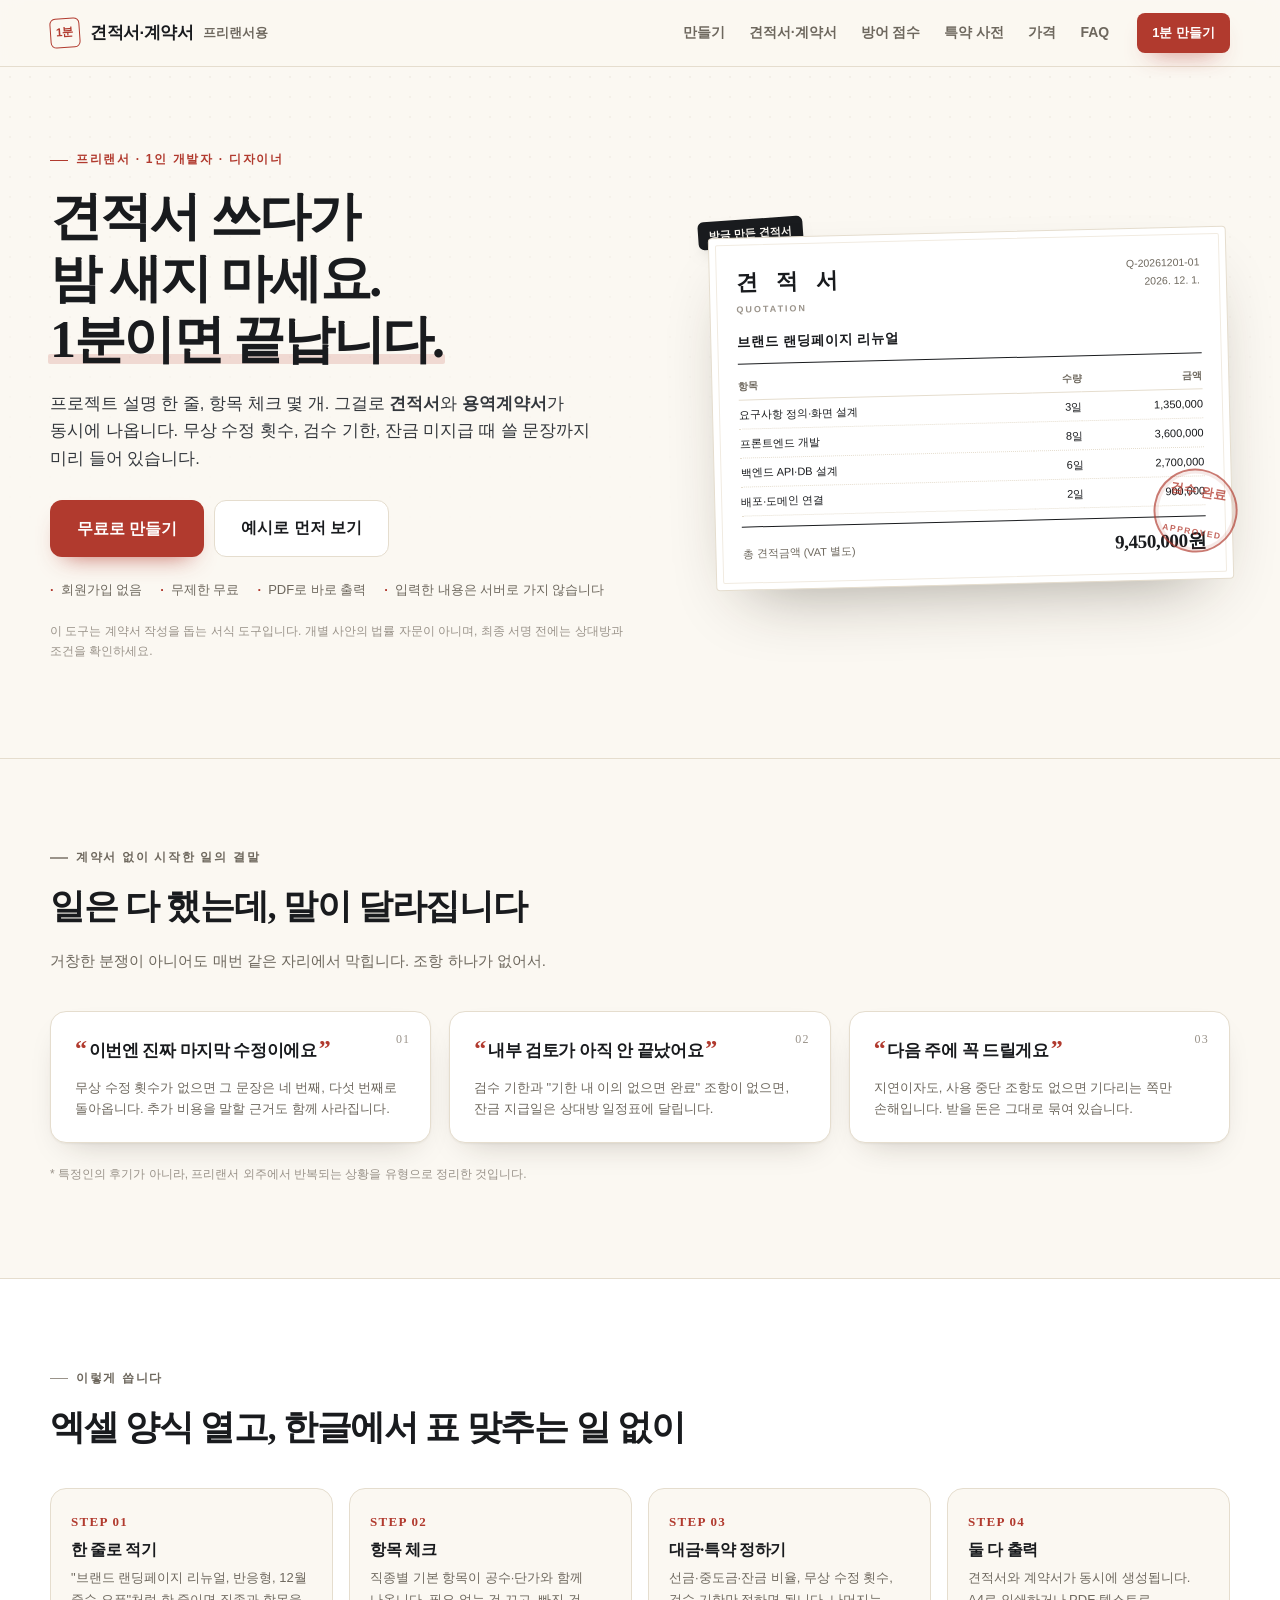
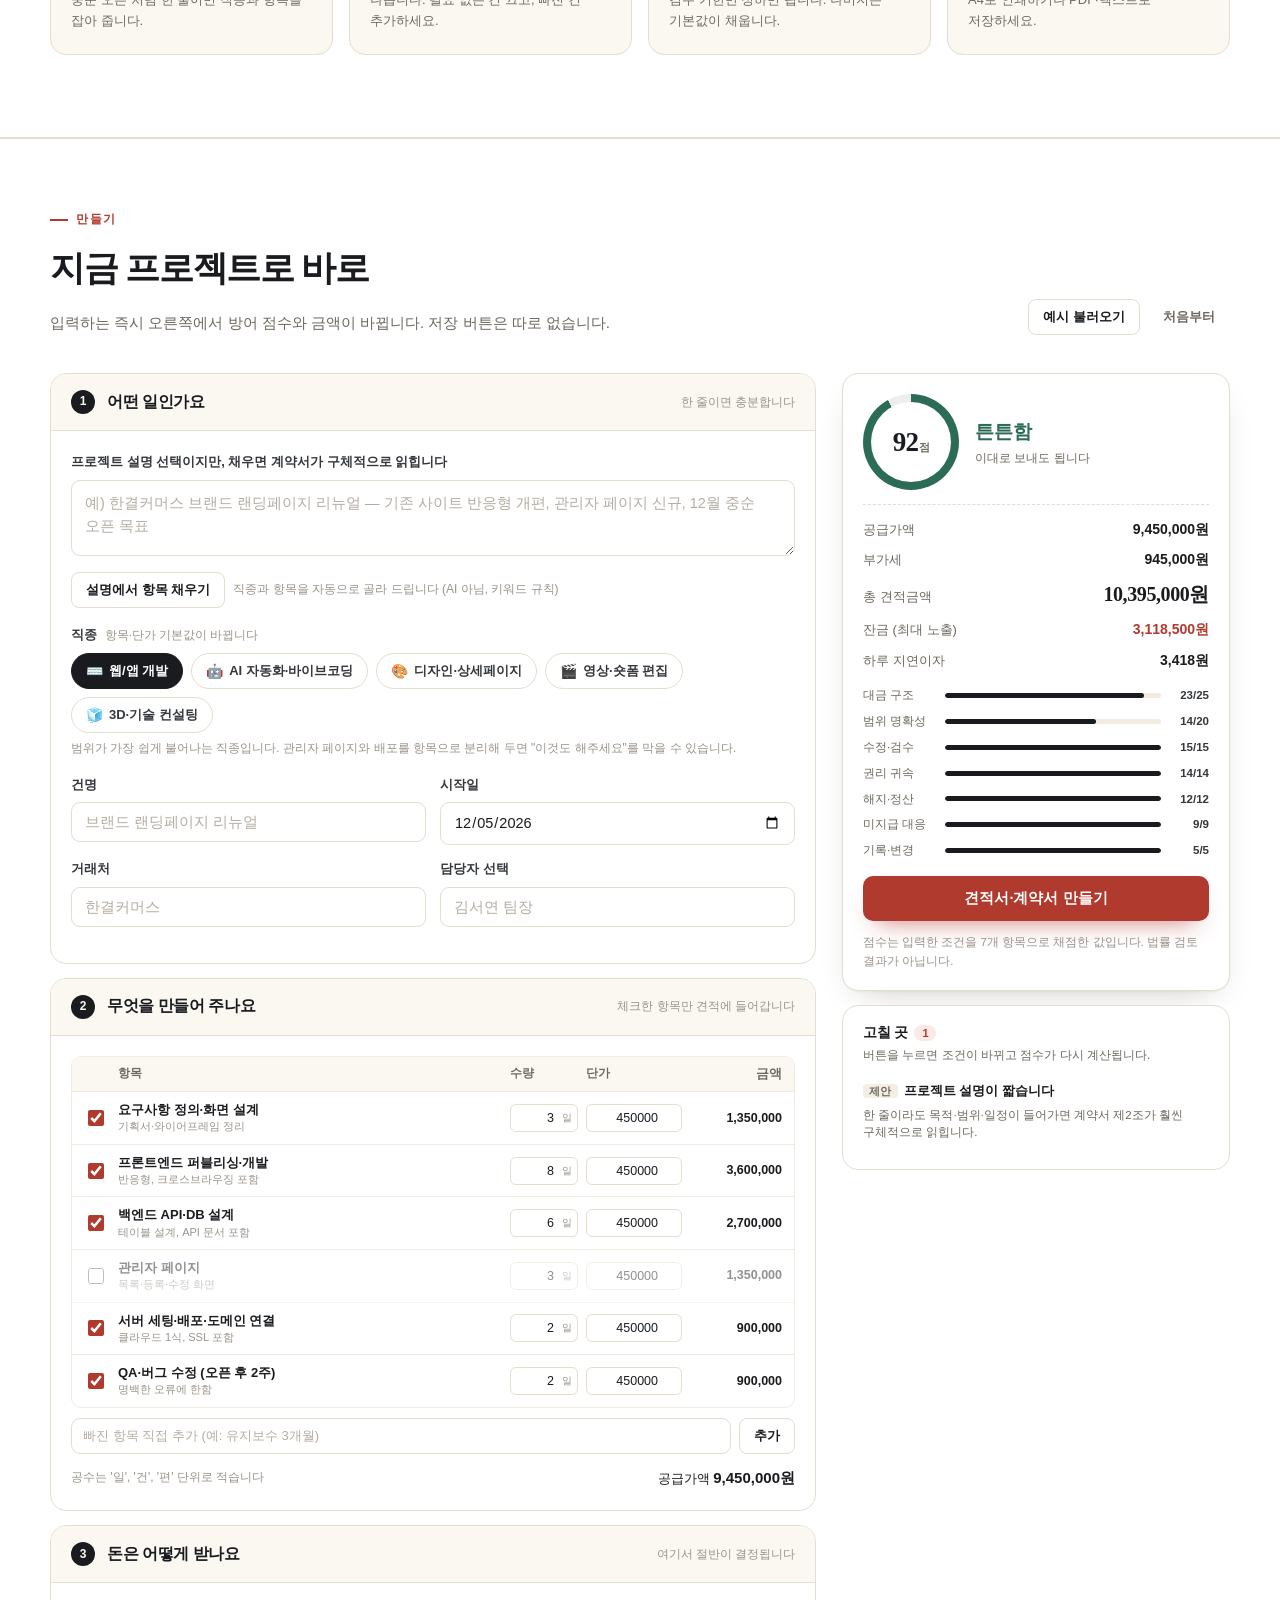
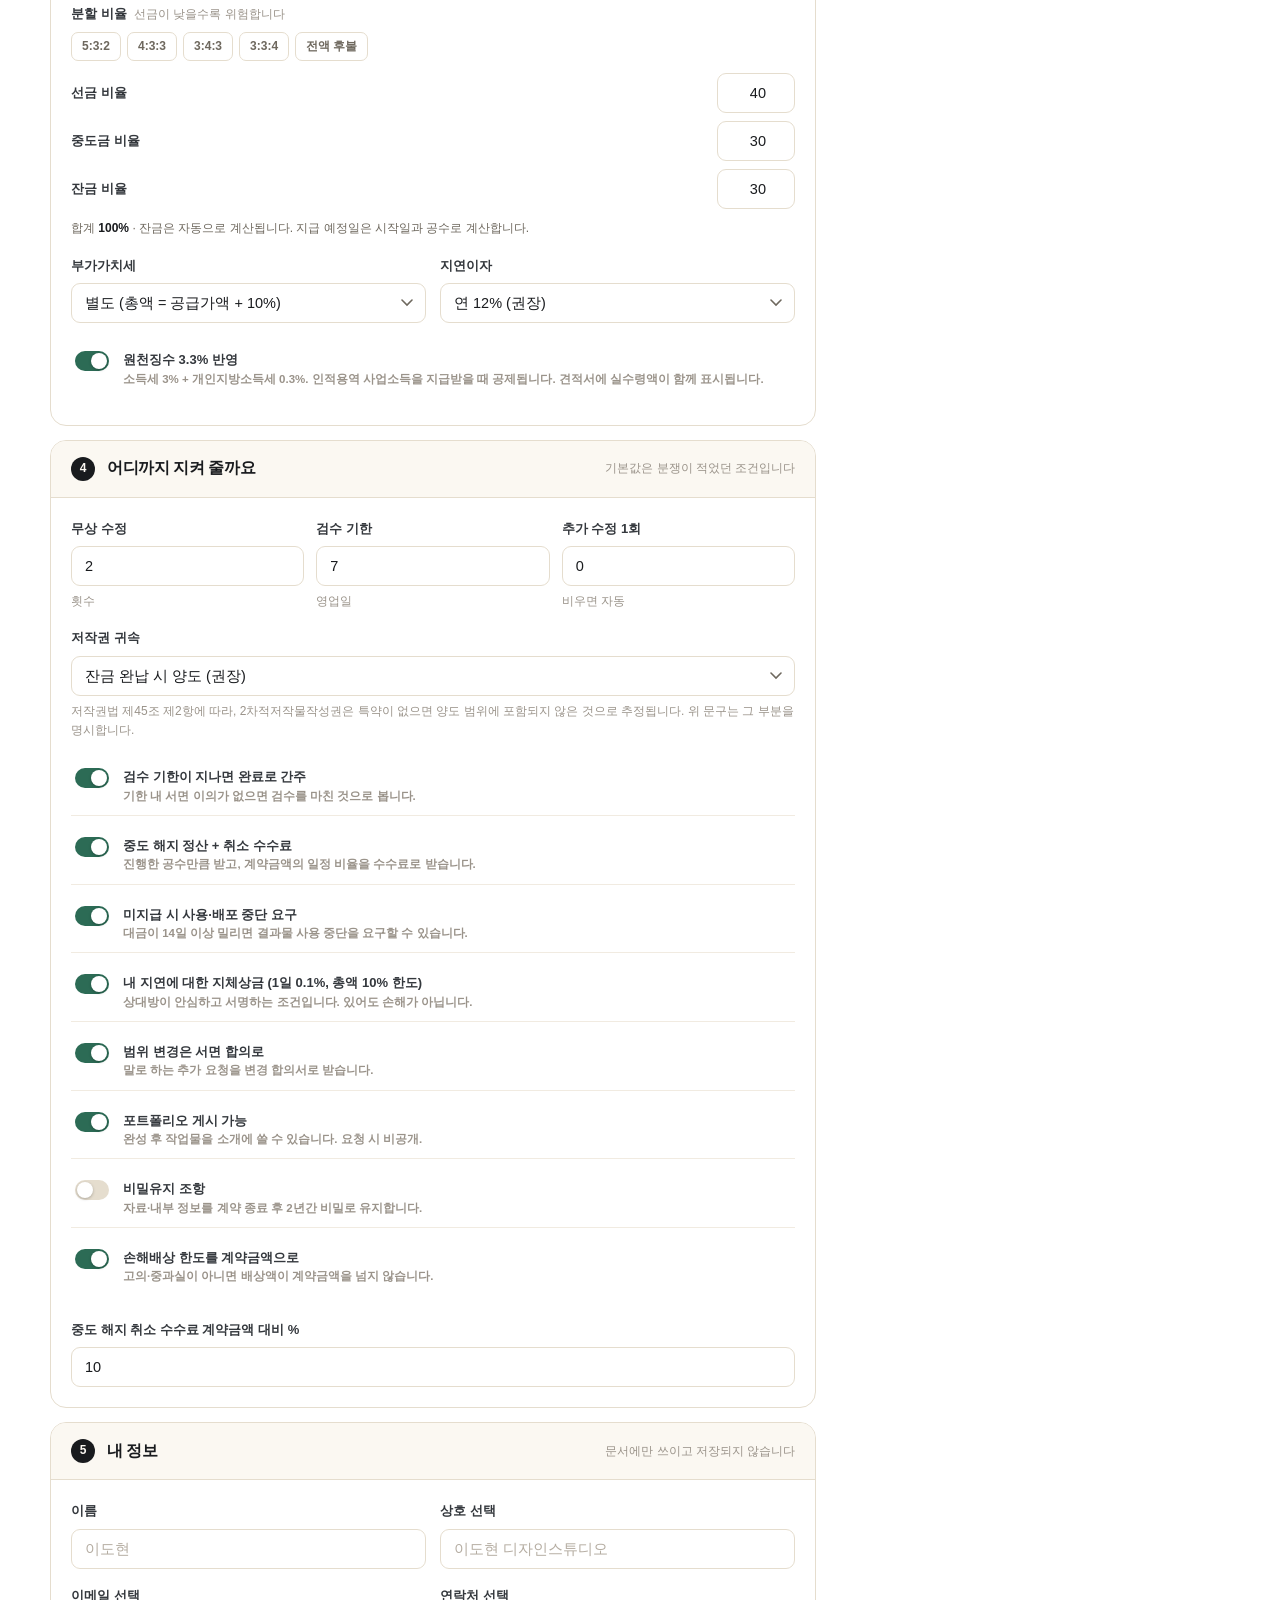
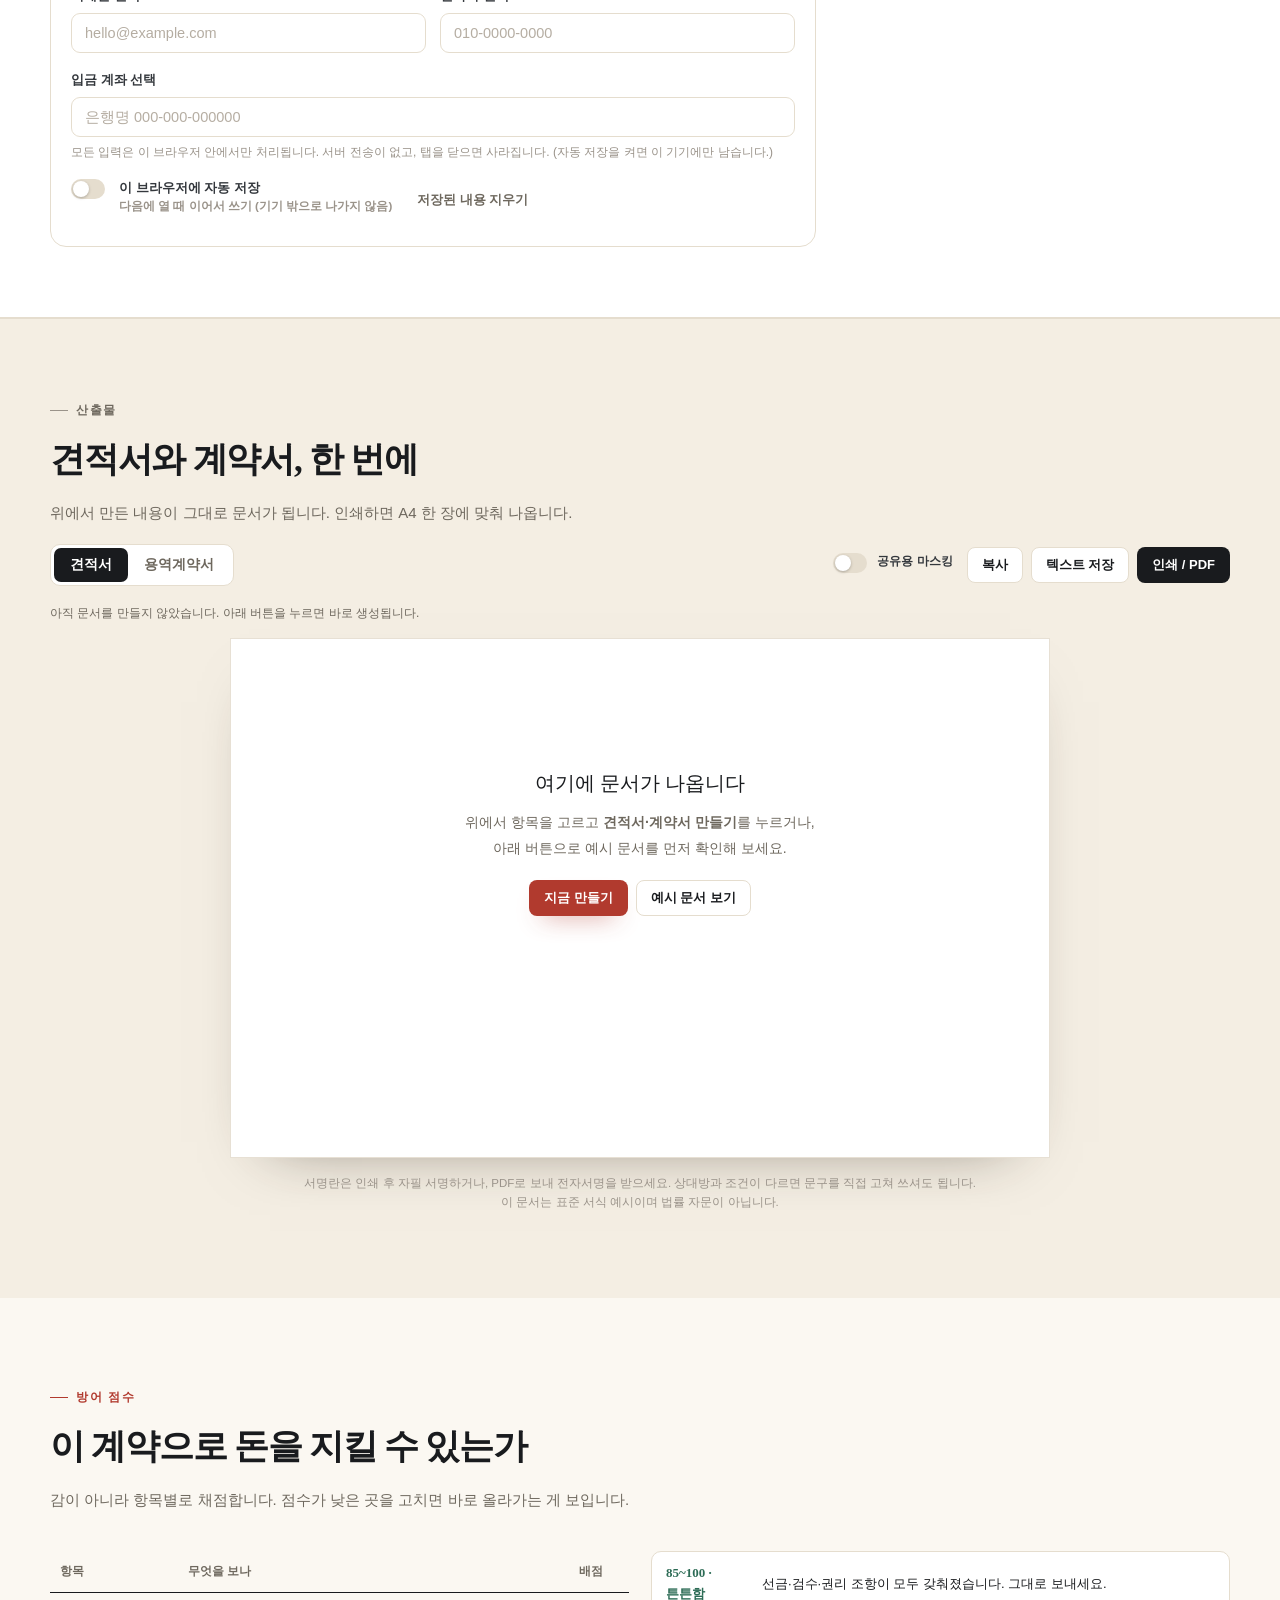
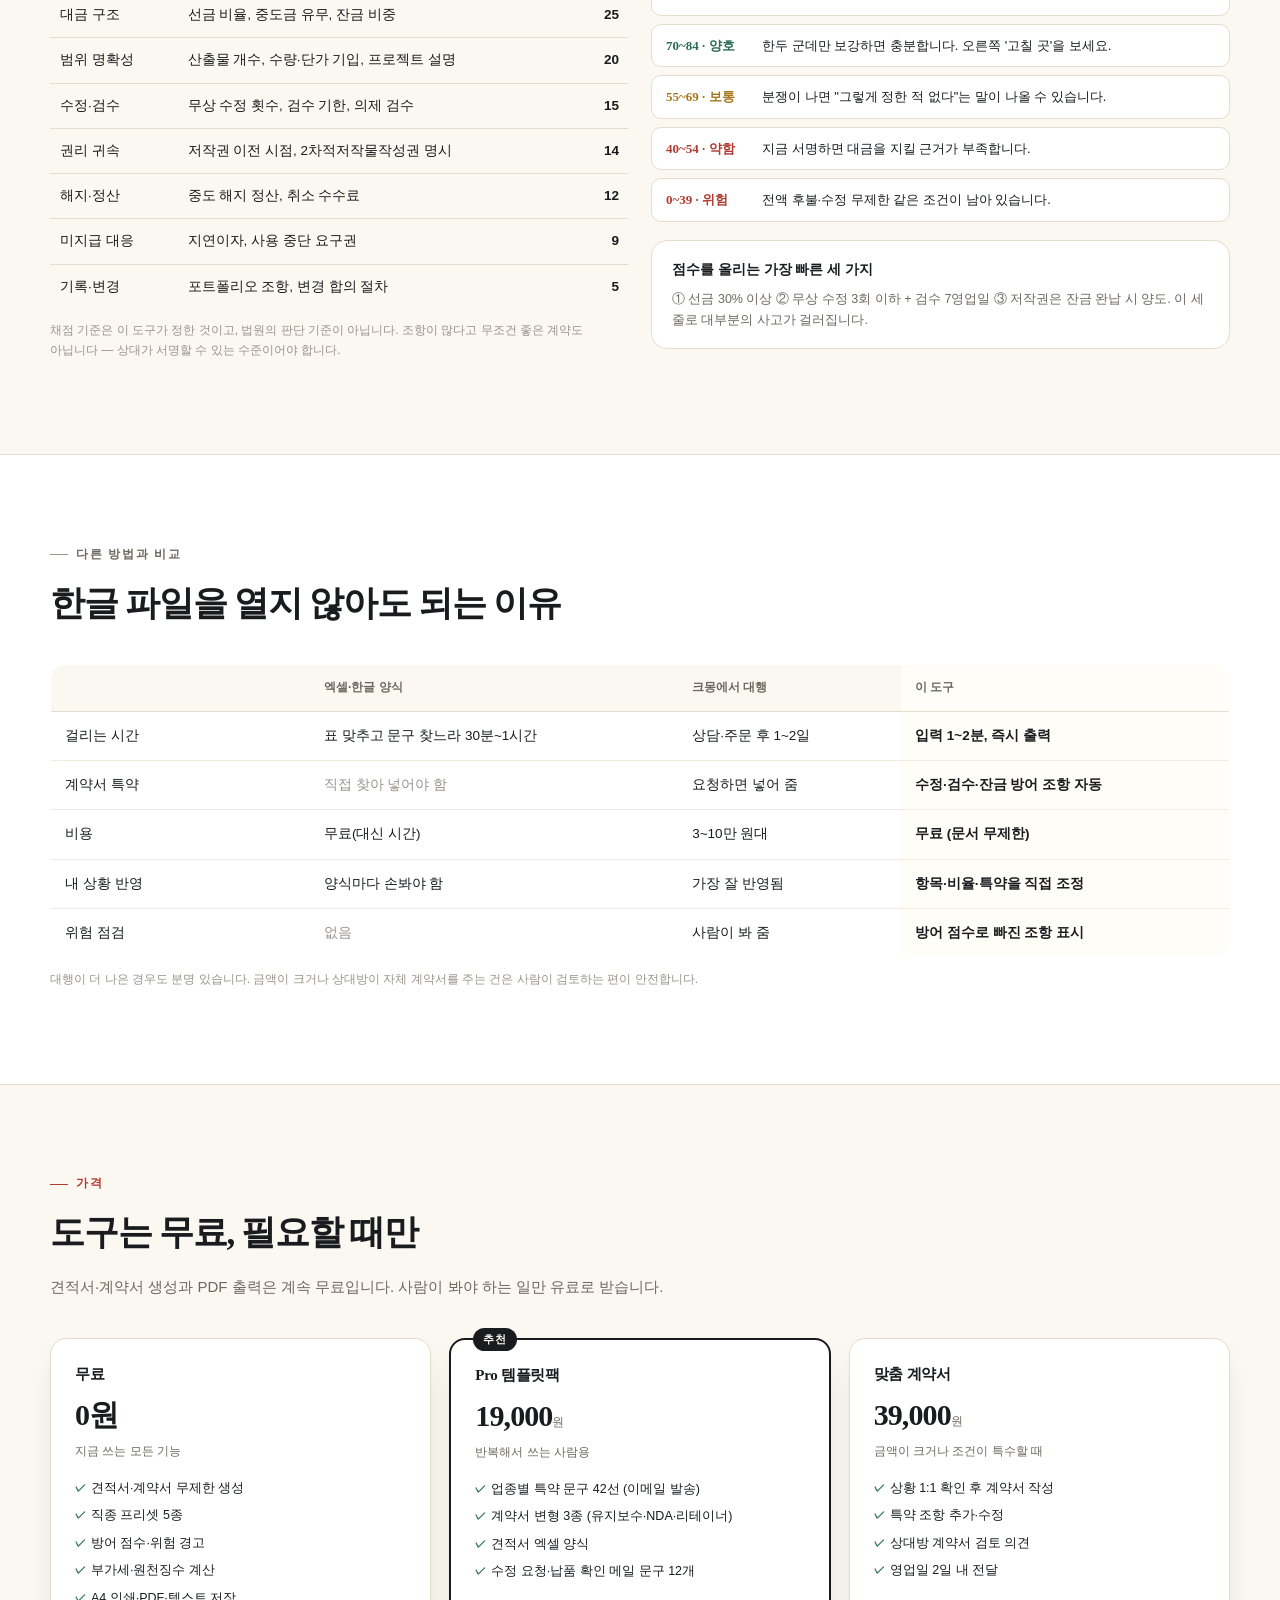
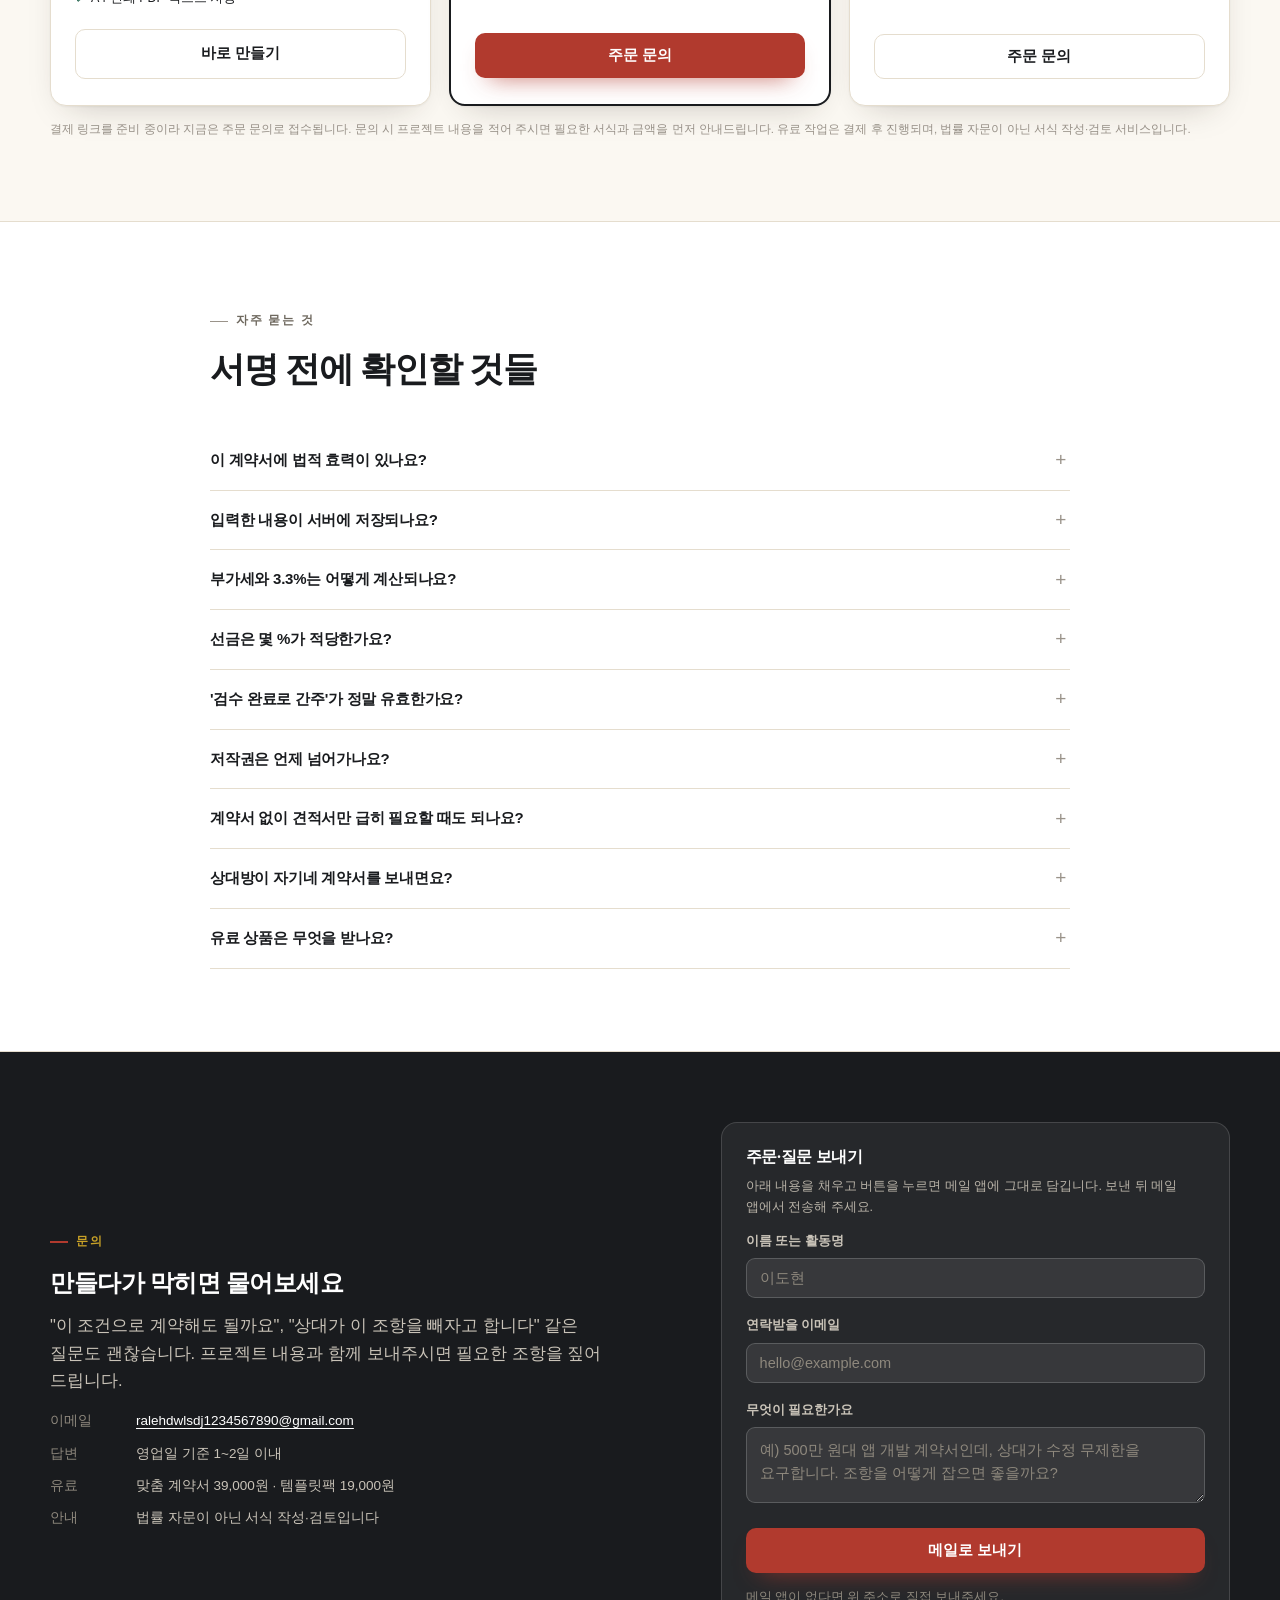
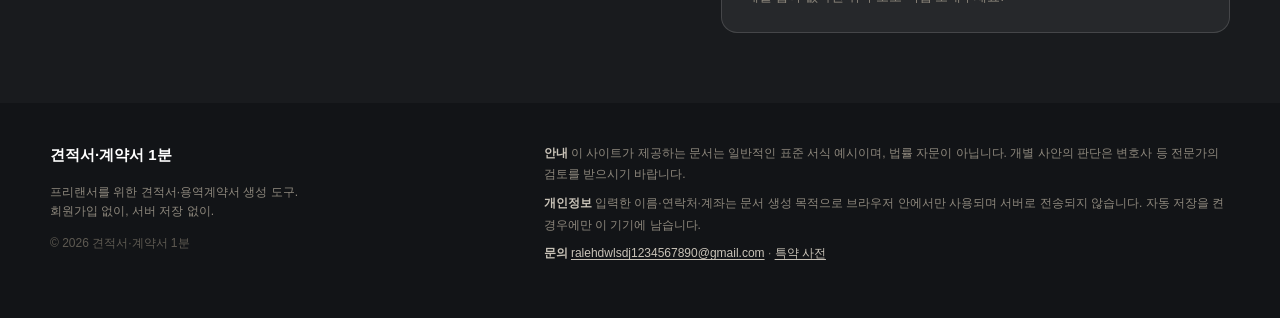
==== commit 151c64e0: "상품 구성 문구 정정, 자산 캐시 버전 추가" ====
--- a/index.html
+++ b/index.html
@@ -19,7 +19,7 @@
 <meta name="twitter:image" content="https://kdjkdj1234567890-bit.github.io/quote-contract-119/assets/og.png">
 <link rel="canonical" href="https://kdjkdj1234567890-bit.github.io/quote-contract-119/">
 <link rel="icon" href="data:image/svg+xml,%3Csvg xmlns='http://www.w3.org/2000/svg' viewBox='0 0 100 100'%3E%3Crect width='100' height='100' rx='18' fill='%23FBF8F2'/%3E%3Crect x='16' y='14' width='68' height='72' rx='3' fill='none' stroke='%23191B1E' stroke-width='5'/%3E%3Cpath d='M30 36h40M30 50h40M30 64h24' stroke='%23B13A2E' stroke-width='5' stroke-linecap='round'/%3E%3C/svg%3E">
-<link rel="stylesheet" href="assets/css/app.css">
+<link rel="stylesheet" href="assets/css/app.css?v=3">
 <script type="application/ld+json">
 {
   "@context": "https://schema.org",
@@ -499,7 +499,7 @@
         <p class="price-desc">반복해서 쓰는 사람용</p>
         <ul>
           <li>업종별 특약 문구 42선 (이메일 발송)</li>
-          <li>계약서 5종 변형 (유지보수·NDA·2차 가공)</li>
+          <li>계약서 변형 3종 (유지보수·NDA·리테이너)</li>
           <li>견적서 엑셀 양식</li>
           <li>수정 요청·납품 확인 메일 문구 12개</li>
         </ul>
@@ -621,9 +621,9 @@
 <div id="printArea" aria-hidden="true"></div>
 <div class="toast" id="toast" role="status" aria-live="polite"></div>
 
-<script src="assets/js/data.js"></script>
-<script src="assets/js/engine.js"></script>
-<script src="assets/js/payments.js"></script>
-<script src="assets/js/app.js"></script>
+<script src="assets/js/data.js?v=3"></script>
+<script src="assets/js/engine.js?v=3"></script>
+<script src="assets/js/payments.js?v=3"></script>
+<script src="assets/js/app.js?v=3"></script>
 </body>
 </html>
--- a/assets/css/app.css
+++ b/assets/css/app.css
@@ -514,13 +514,28 @@
   #printArea { display: block !important; }
   #printArea .paper {
     display: block !important; box-shadow: none; border: 0; padding: 0;
-    max-width: none; width: 100%; font-size: 9.6pt; line-height: 1.8;
+    max-width: none; width: 100%; font-size: 9pt; line-height: 1.62;
   }
-  #printArea .paper-meta { font-size: 8pt; }
-  #printArea .paper-title { font-size: 20pt; }
-  #printArea .p-table td, #printArea .p-table th { padding: 5px 6px; }
-  #printArea .p-article { break-inside: avoid; }
-  #printArea .p-article p { font-size: 9.2pt; }
+  #printArea .paper-meta { font-size: 7.6pt; line-height: 1.7; }
+  #printArea .paper-title { font-size: 19pt; }
+  #printArea .paper-head { padding-bottom: 8px; margin-bottom: 10px; }
+  #printArea .p-parties { margin-bottom: 8px; }
+  #printArea .p-subject { font-size: 14pt; margin-bottom: 4px; }
+  #printArea .p-lead { margin-bottom: 8px; }
+  #printArea .p-table td, #printArea .p-table th { padding: 3.4px 5px; }
+  #printArea .p-sum { margin: 4px 0 10px; }
+  #printArea .p-sum > div { padding: 2.4px 0; }
+  #printArea .p-sum .p-total { padding-top: 4px; }
+  #printArea .p-sum .p-total b { font-size: 14pt; }
+  #printArea .p-h { margin: 10px 0 3px; }
+  #printArea .p-list li { margin-bottom: 1px; }
+  #printArea .p-foot { margin-top: 12px; padding-top: 7px; }
+  #printArea .p-article { break-inside: auto; margin-bottom: 9px; }
+  #printArea .p-article p { font-size: 8.8pt; line-height: 1.55; margin: 0; }
+  #printArea .p-article h3 { font-size: 9pt; margin-bottom: 1px; }
+  #printArea .p-sign { margin-top: 16px; padding-top: 10px; }
+  #printArea .p-date { margin-bottom: 10px; }
+  #printArea .p-sign-table td, #printArea .p-sign-table th { padding: 7px 0; }
   #printArea .p-sign { break-inside: avoid; }
   #printArea .p-h { break-after: avoid; }
 }
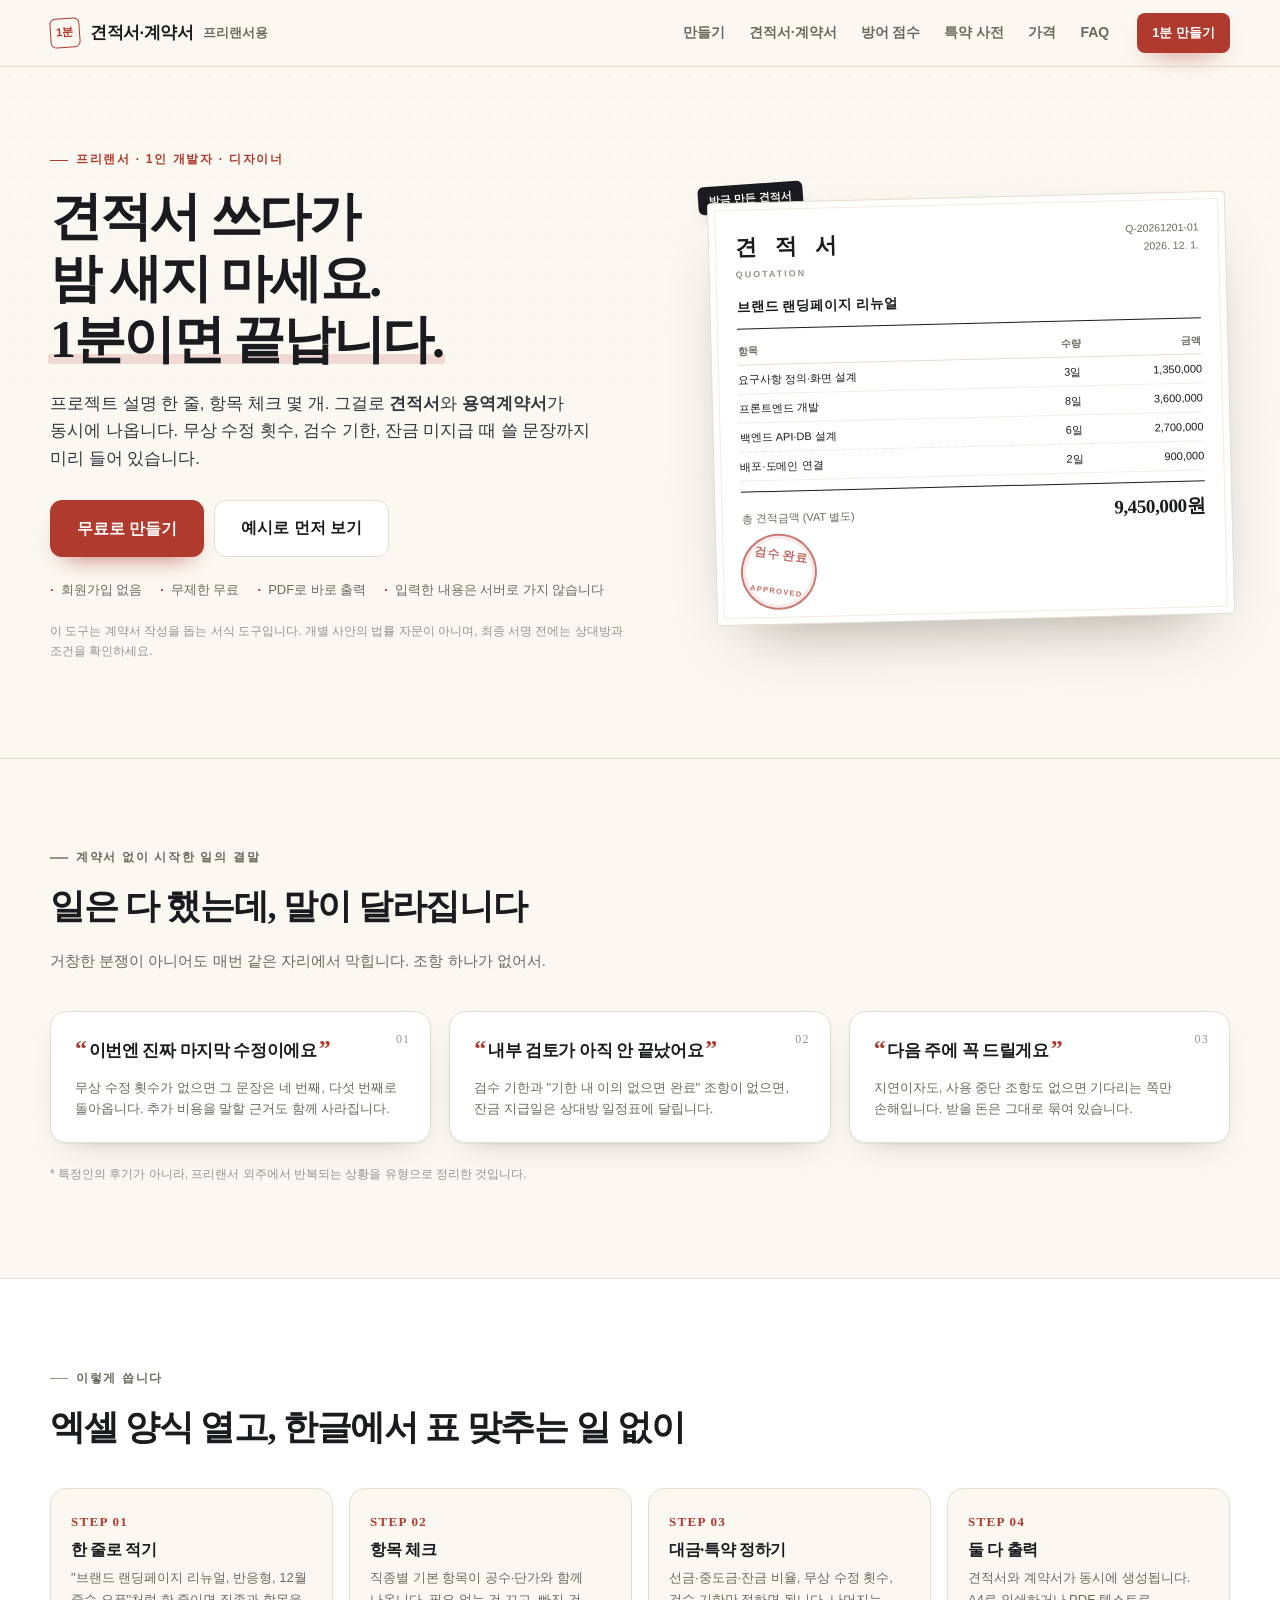
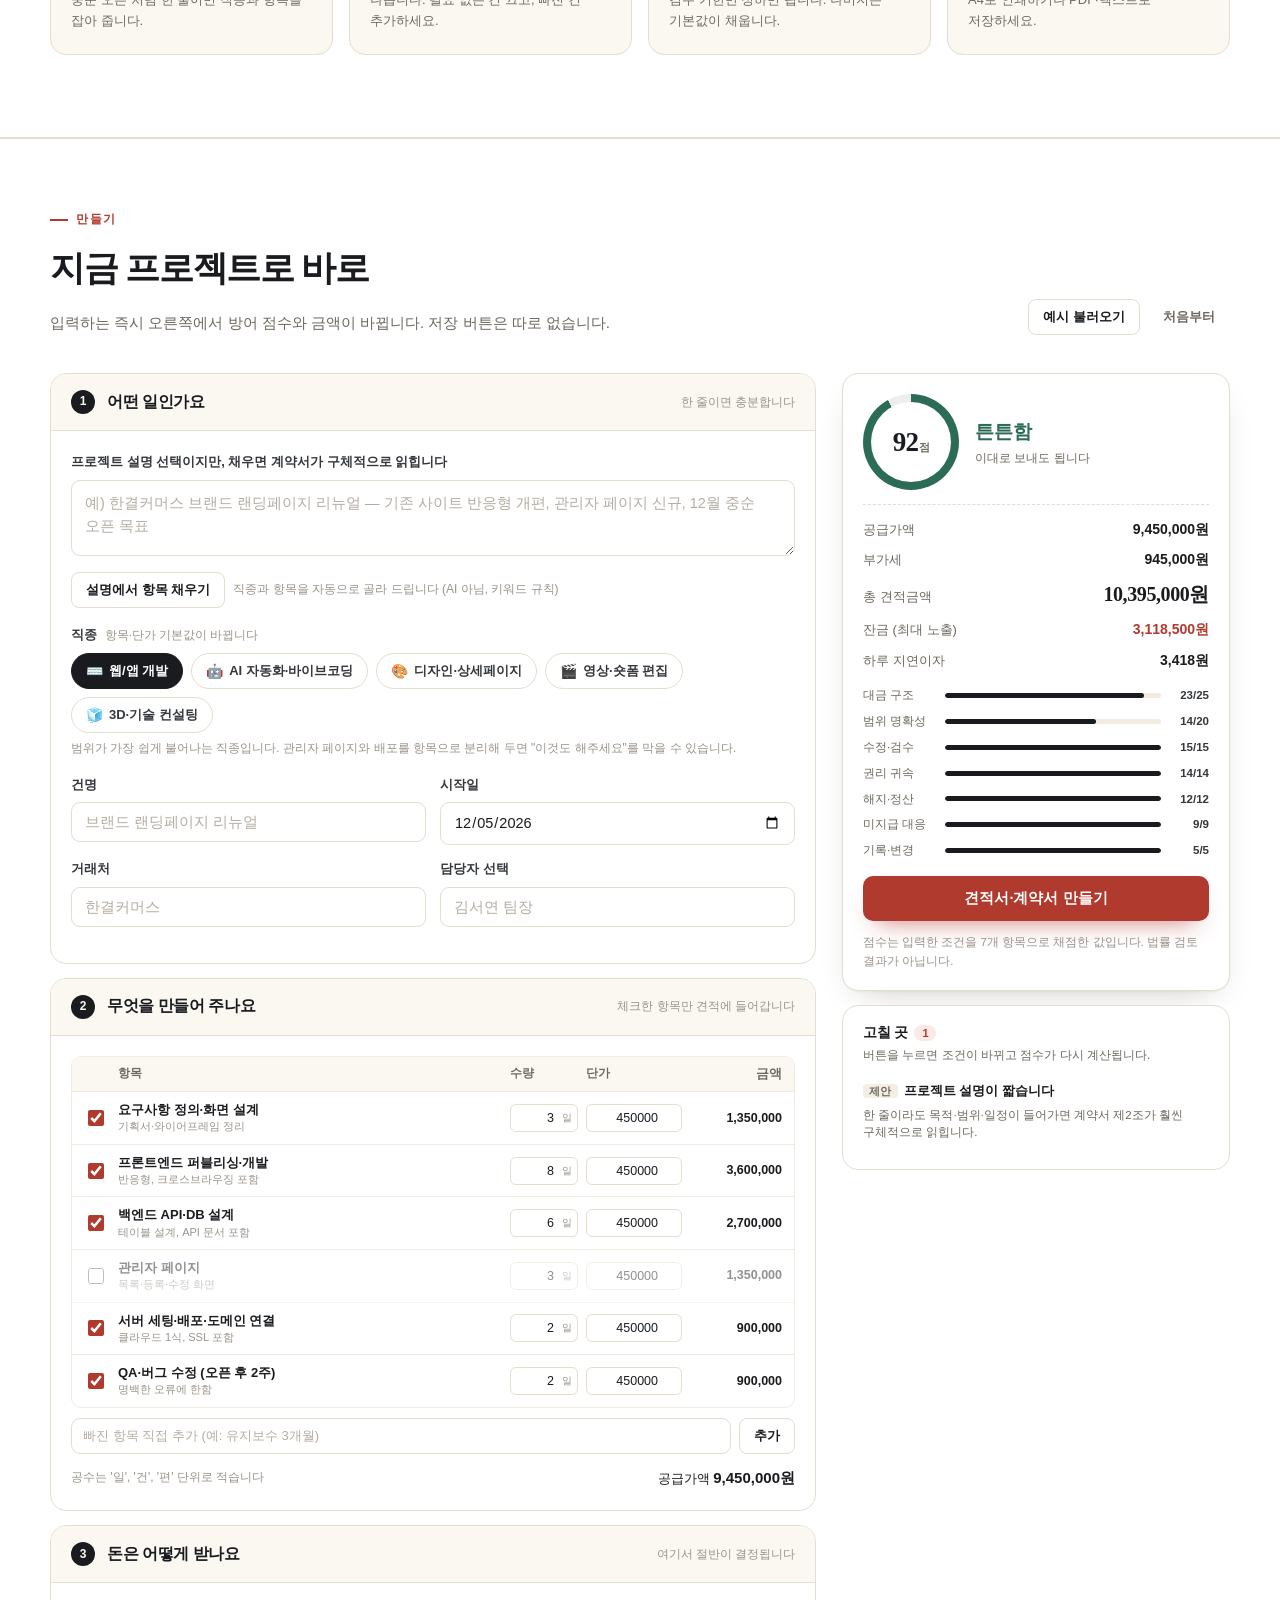
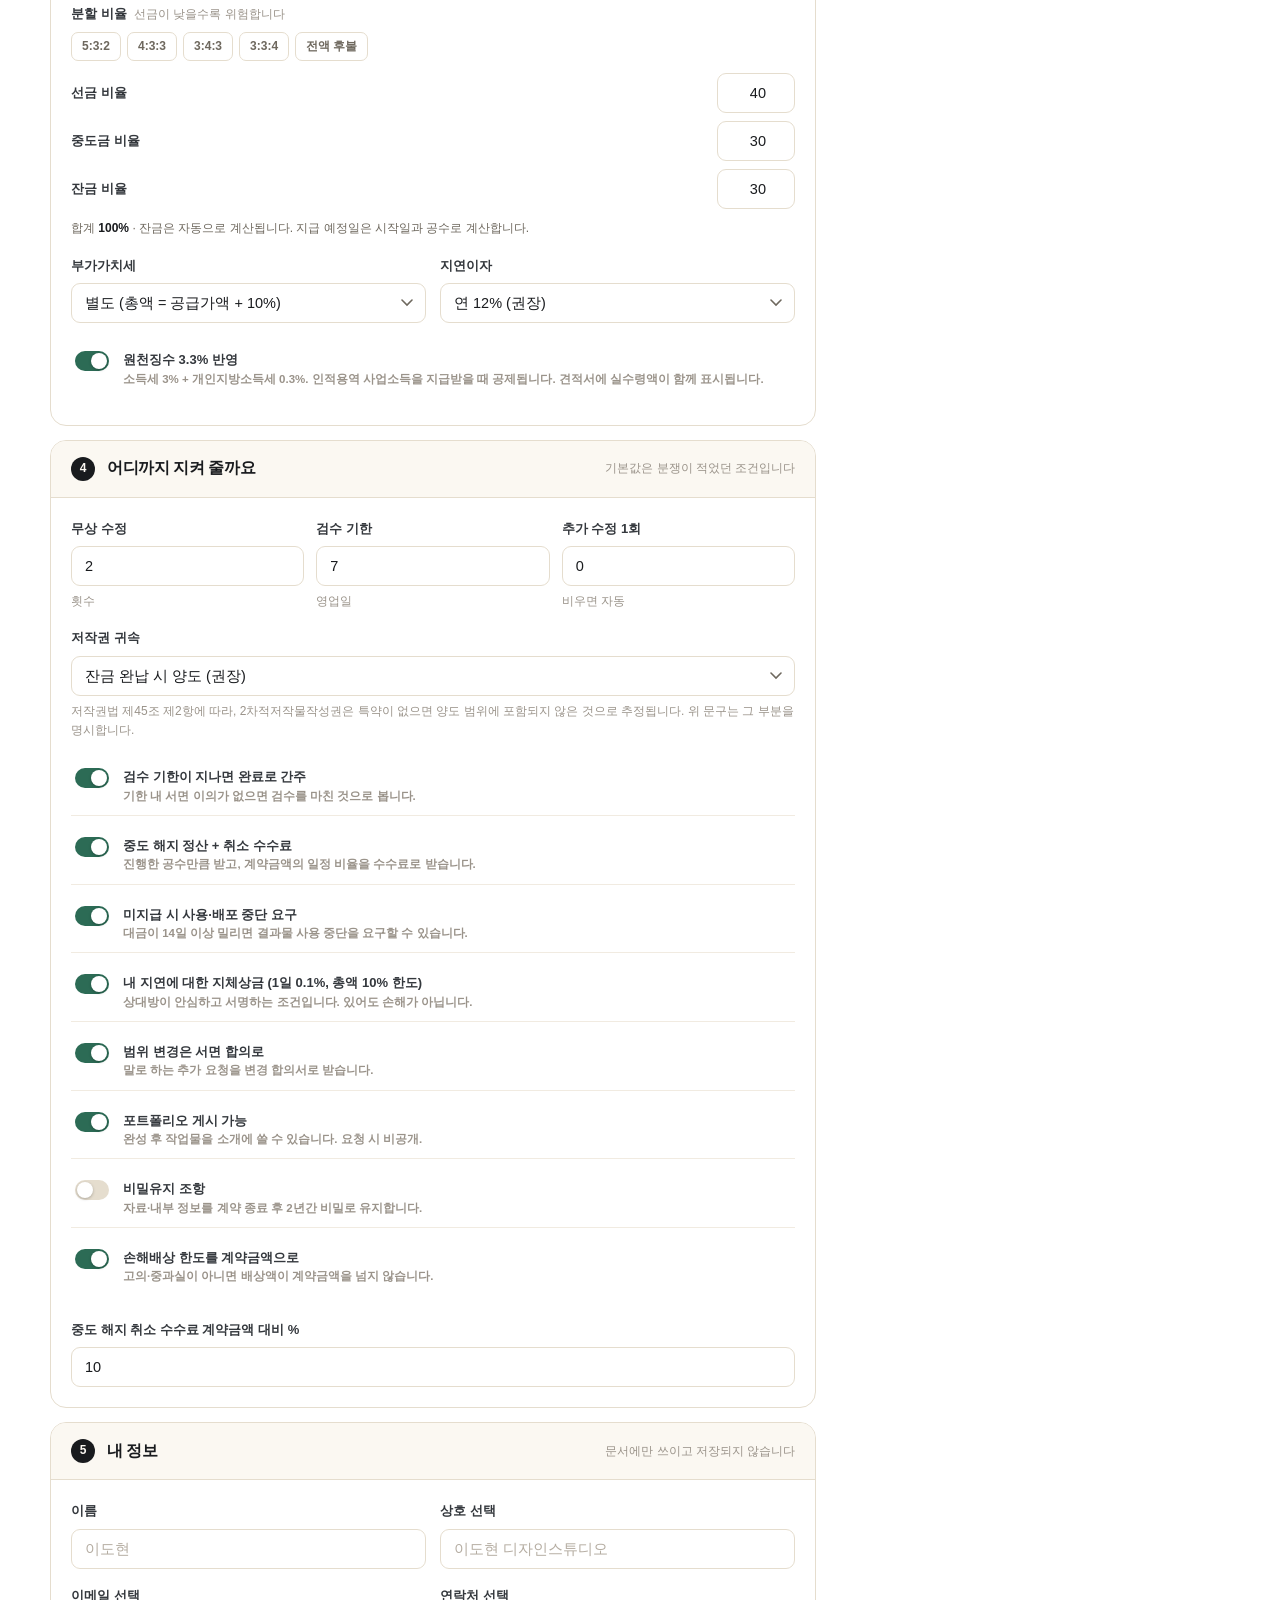
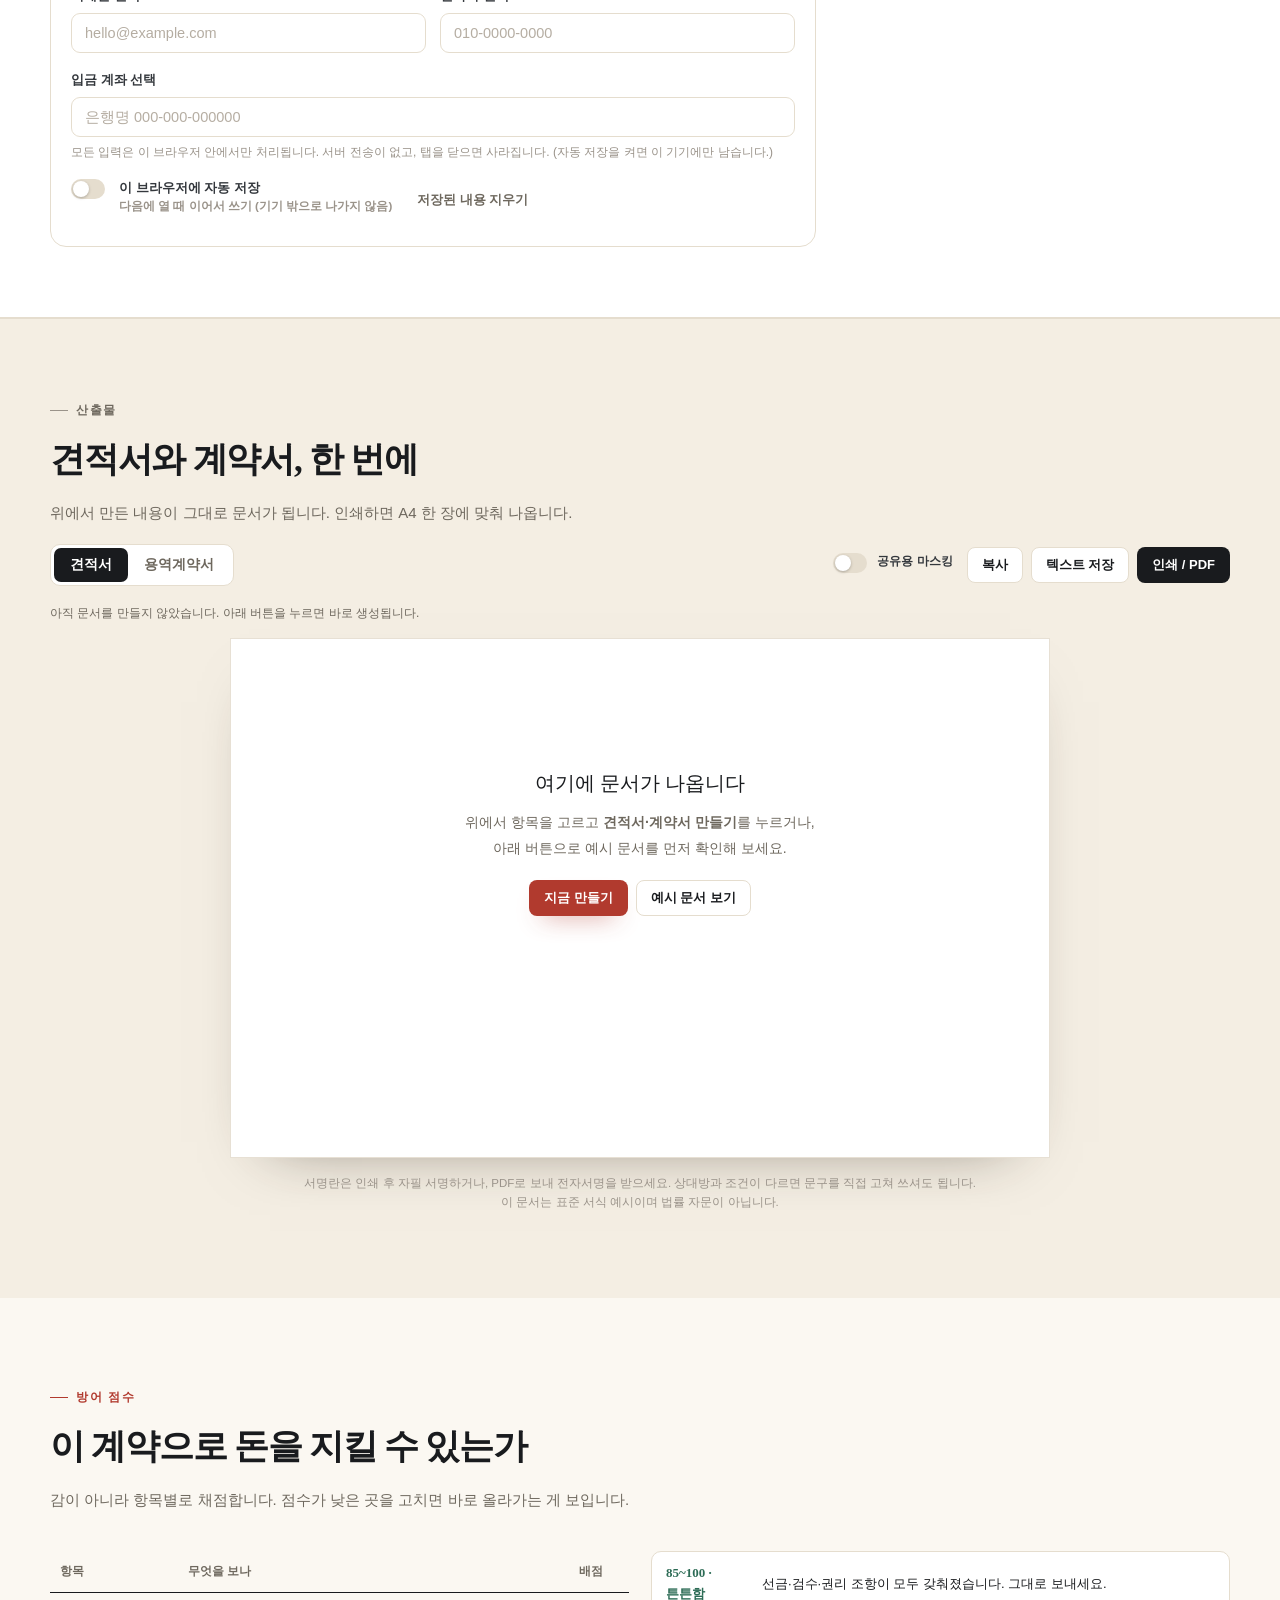
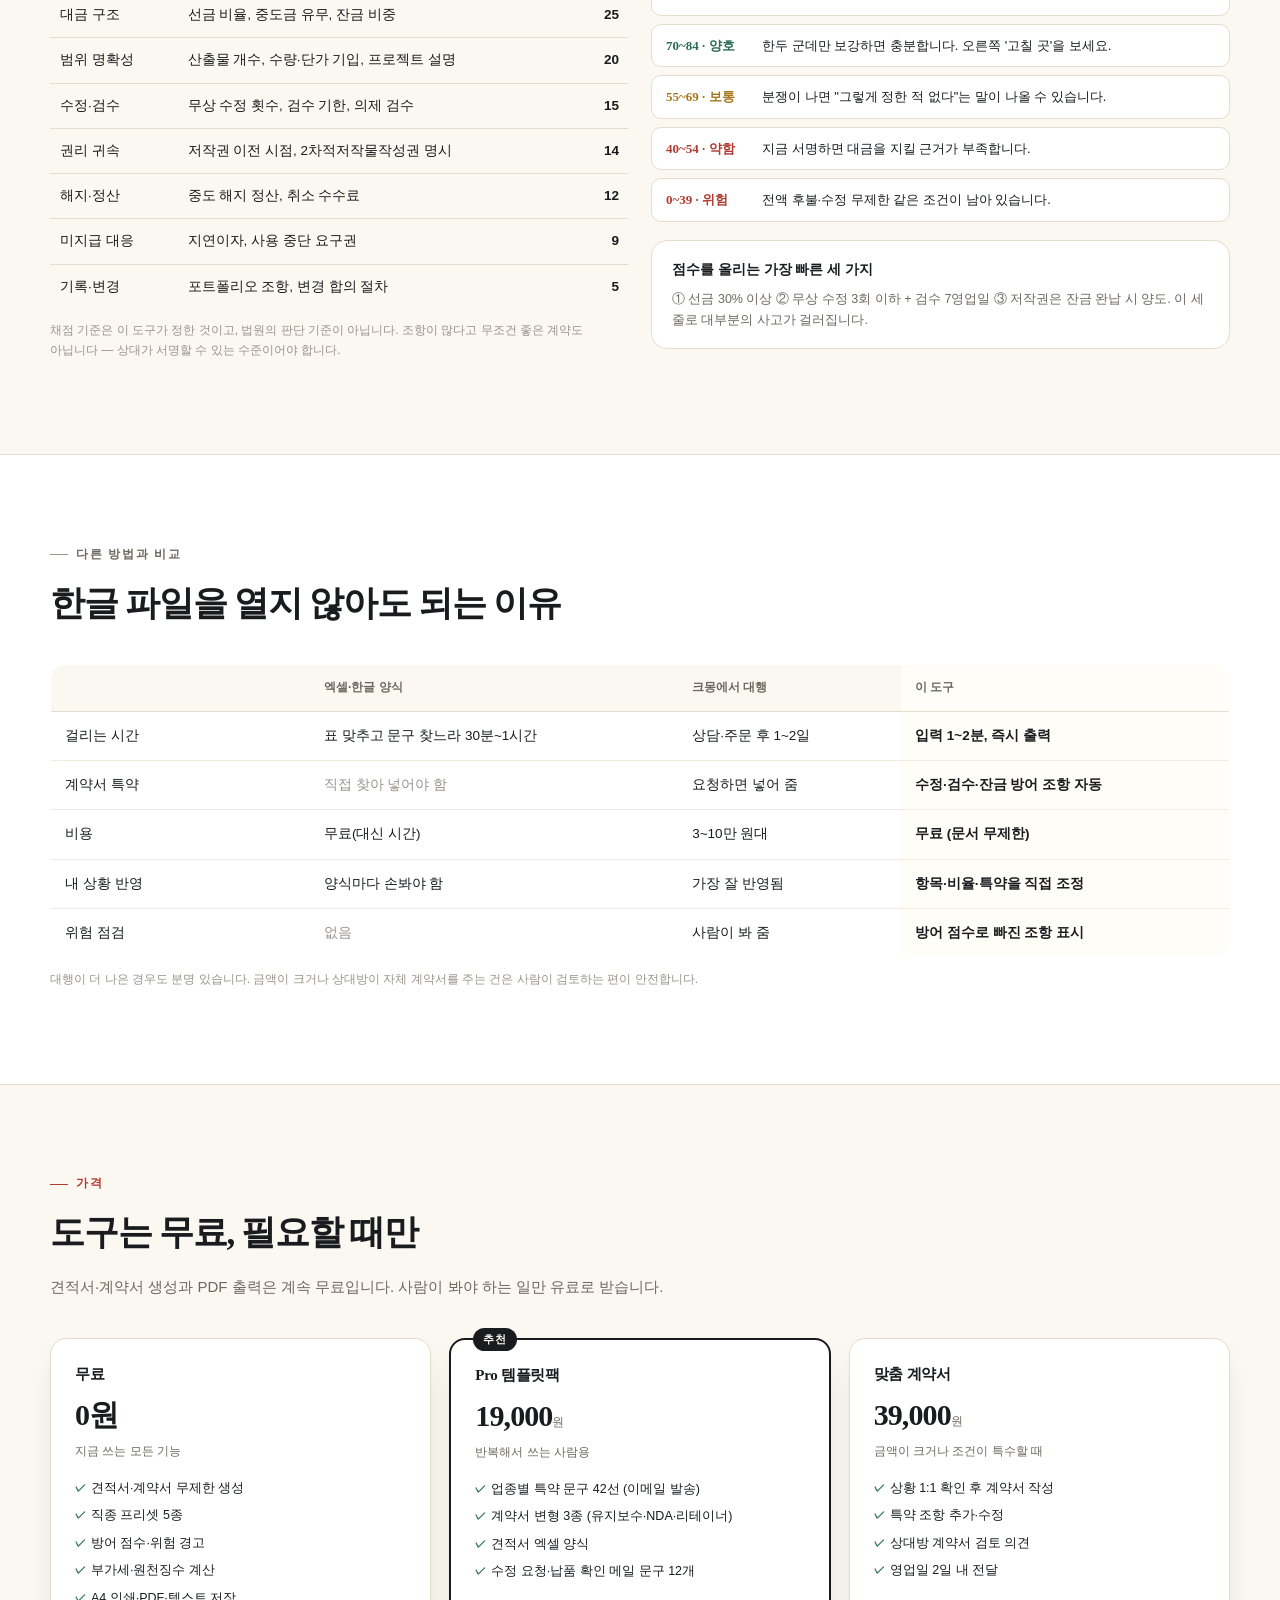
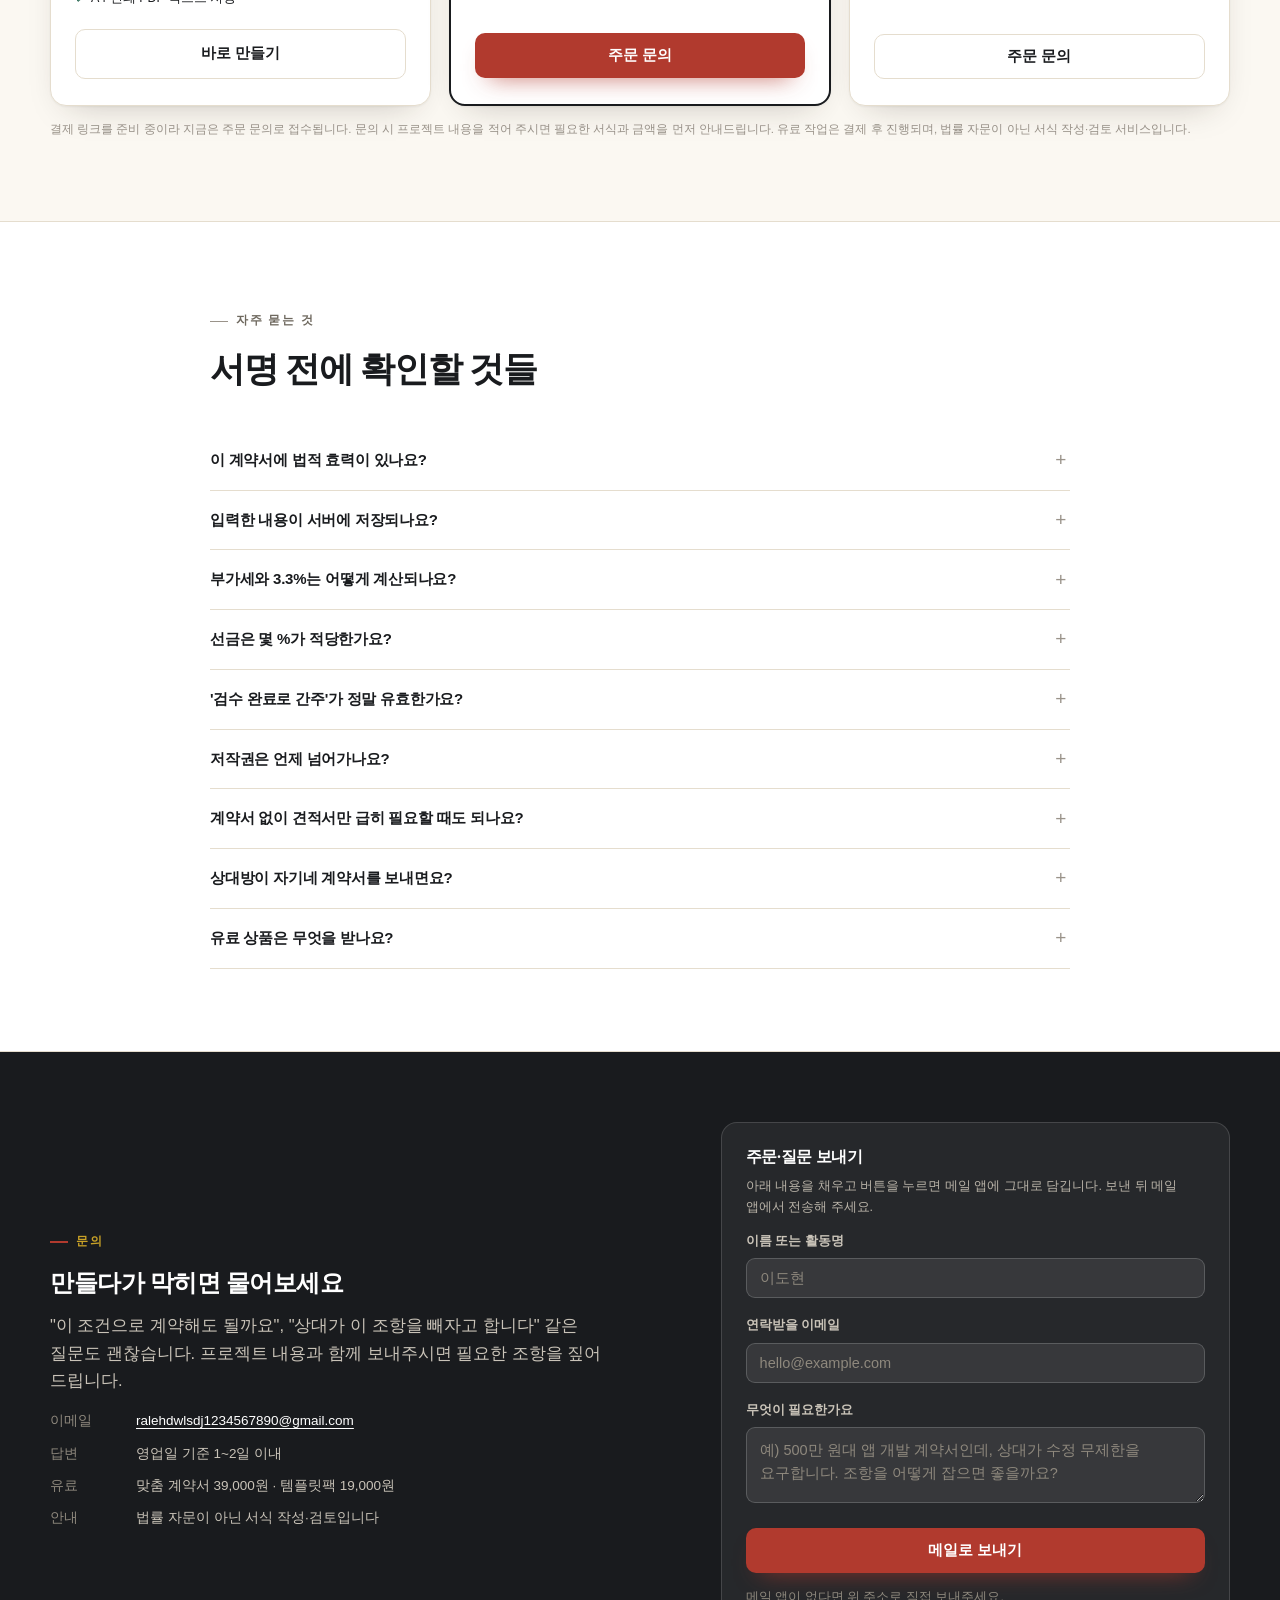
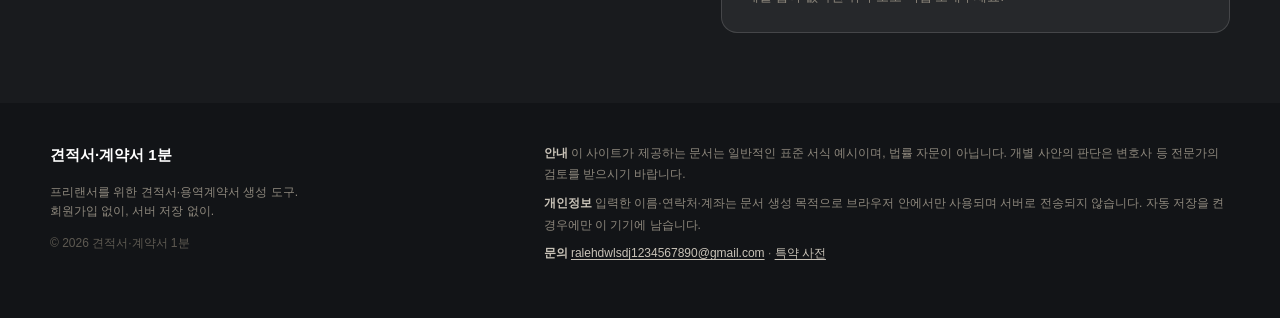
==== commit 0cb89248: "모바일 문서 표·수신란 레이아웃, 히어로 도장 위치 정리" ====
--- a/index.html
+++ b/index.html
@@ -19,7 +19,7 @@
 <meta name="twitter:image" content="https://kdjkdj1234567890-bit.github.io/quote-contract-119/assets/og.png">
 <link rel="canonical" href="https://kdjkdj1234567890-bit.github.io/quote-contract-119/">
 <link rel="icon" href="data:image/svg+xml,%3Csvg xmlns='http://www.w3.org/2000/svg' viewBox='0 0 100 100'%3E%3Crect width='100' height='100' rx='18' fill='%23FBF8F2'/%3E%3Crect x='16' y='14' width='68' height='72' rx='3' fill='none' stroke='%23191B1E' stroke-width='5'/%3E%3Cpath d='M30 36h40M30 50h40M30 64h24' stroke='%23B13A2E' stroke-width='5' stroke-linecap='round'/%3E%3C/svg%3E">
-<link rel="stylesheet" href="assets/css/app.css?v=3">
+<link rel="stylesheet" href="assets/css/app.css?v=5">
 <script type="application/ld+json">
 {
   "@context": "https://schema.org",
@@ -621,9 +621,9 @@
 <div id="printArea" aria-hidden="true"></div>
 <div class="toast" id="toast" role="status" aria-live="polite"></div>
 
-<script src="assets/js/data.js?v=3"></script>
-<script src="assets/js/engine.js?v=3"></script>
-<script src="assets/js/payments.js?v=3"></script>
-<script src="assets/js/app.js?v=3"></script>
+<script src="assets/js/data.js?v=5"></script>
+<script src="assets/js/engine.js?v=5"></script>
+<script src="assets/js/payments.js?v=5"></script>
+<script src="assets/js/app.js?v=5"></script>
 </body>
 </html>
--- a/assets/css/app.css
+++ b/assets/css/app.css
@@ -131,7 +131,7 @@
 .hero-paper { position: relative; }
 .hero-sheet {
   position: relative; background: #fff; border: 1px solid var(--line);
-  border-radius: 4px; padding: 26px 26px 22px;
+  border-radius: 4px; padding: 26px 26px 92px;
   box-shadow: var(--shadow-lg);
   transform: rotate(-1.4deg);
 }
@@ -151,15 +151,15 @@
 .hero-total span { font-size: 11px; color: var(--muted); }
 .hero-total b { font-family: var(--serif); font-size: 19px; letter-spacing: -.02em; }
 .hero-stamp {
-  position: absolute; right: -6px; bottom: 26px; width: 84px; height: 84px;
+  position: absolute; left: 24px; bottom: 14px; width: 76px; height: 76px;
   border: 2.5px solid rgba(177, 58, 46, .75); border-radius: 50%;
   display: grid; place-items: center; text-align: center;
   color: rgba(177, 58, 46, .85); font-family: var(--serif); font-weight: 800;
-  font-size: 13px; line-height: 1.25; letter-spacing: .04em;
-  transform: rotate(11deg); opacity: .9;
+  font-size: 12px; line-height: 1.25; letter-spacing: .04em;
+  transform: rotate(9deg); opacity: .9;
   box-shadow: inset 0 0 0 3px rgba(177, 58, 46, .12);
 }
-.hero-stamp small { display: block; font-family: var(--sans); font-size: 8.5px; letter-spacing: .18em; font-weight: 700; }
+.hero-stamp small { display: block; font-family: var(--sans); font-size: 7.5px; letter-spacing: .18em; font-weight: 700; }
 .hero-tag {
   position: absolute; left: -14px; top: -13px;
   background: var(--ink); color: var(--paper); font-size: 11px; font-weight: 700;
@@ -568,6 +568,10 @@
   .paper-title { font-size: 21px; letter-spacing: .2em; }
   .paper-head { flex-direction: column; gap: 10px; }
   .paper-meta { text-align: left; }
+  .p-parties tr { display: flex; flex-wrap: wrap; align-items: baseline; }
+  .p-parties th { width: 46px; padding: 2px 4px 4px 0; }
+  .p-parties td { flex: 1 1 68%; padding: 2px 0 4px; }
+  .p-parties-2 th { width: 78px; }
   .p-cols { grid-template-columns: 1fr; gap: 4px; }
   .p-table { font-size: 10.5px; }
   .p-table th, .p-table td { padding: 6px 3px; }
@@ -580,6 +584,7 @@
   .doc-tools { margin-left: 0; width: 100%; }
   .doc-tools .btn { flex: 1; }
   .hero-actions .btn { width: 100%; }
+  .hero-tag { left: 8px; top: -12px; }
   .contact-card { padding: 18px; }
   .compare { font-size: 12px; }
   .compare th, .compare td { padding: 9px 8px; }
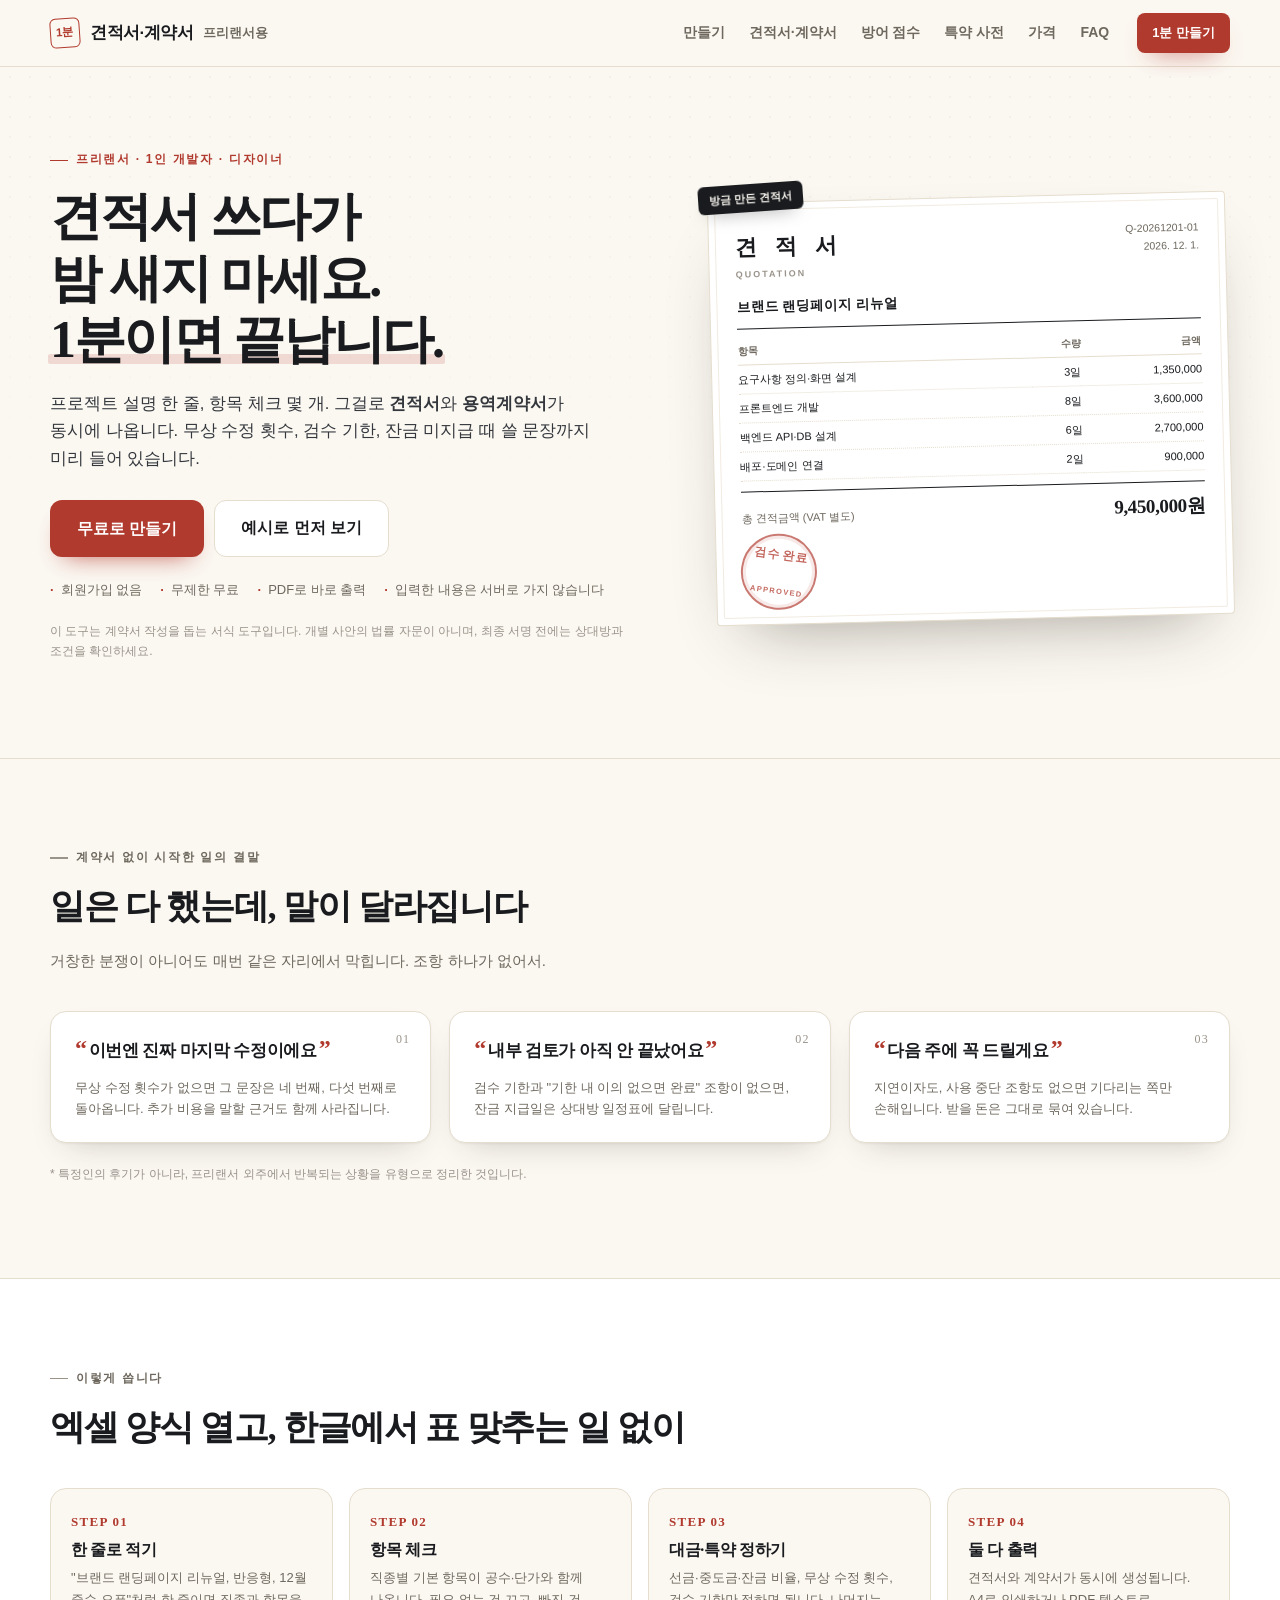
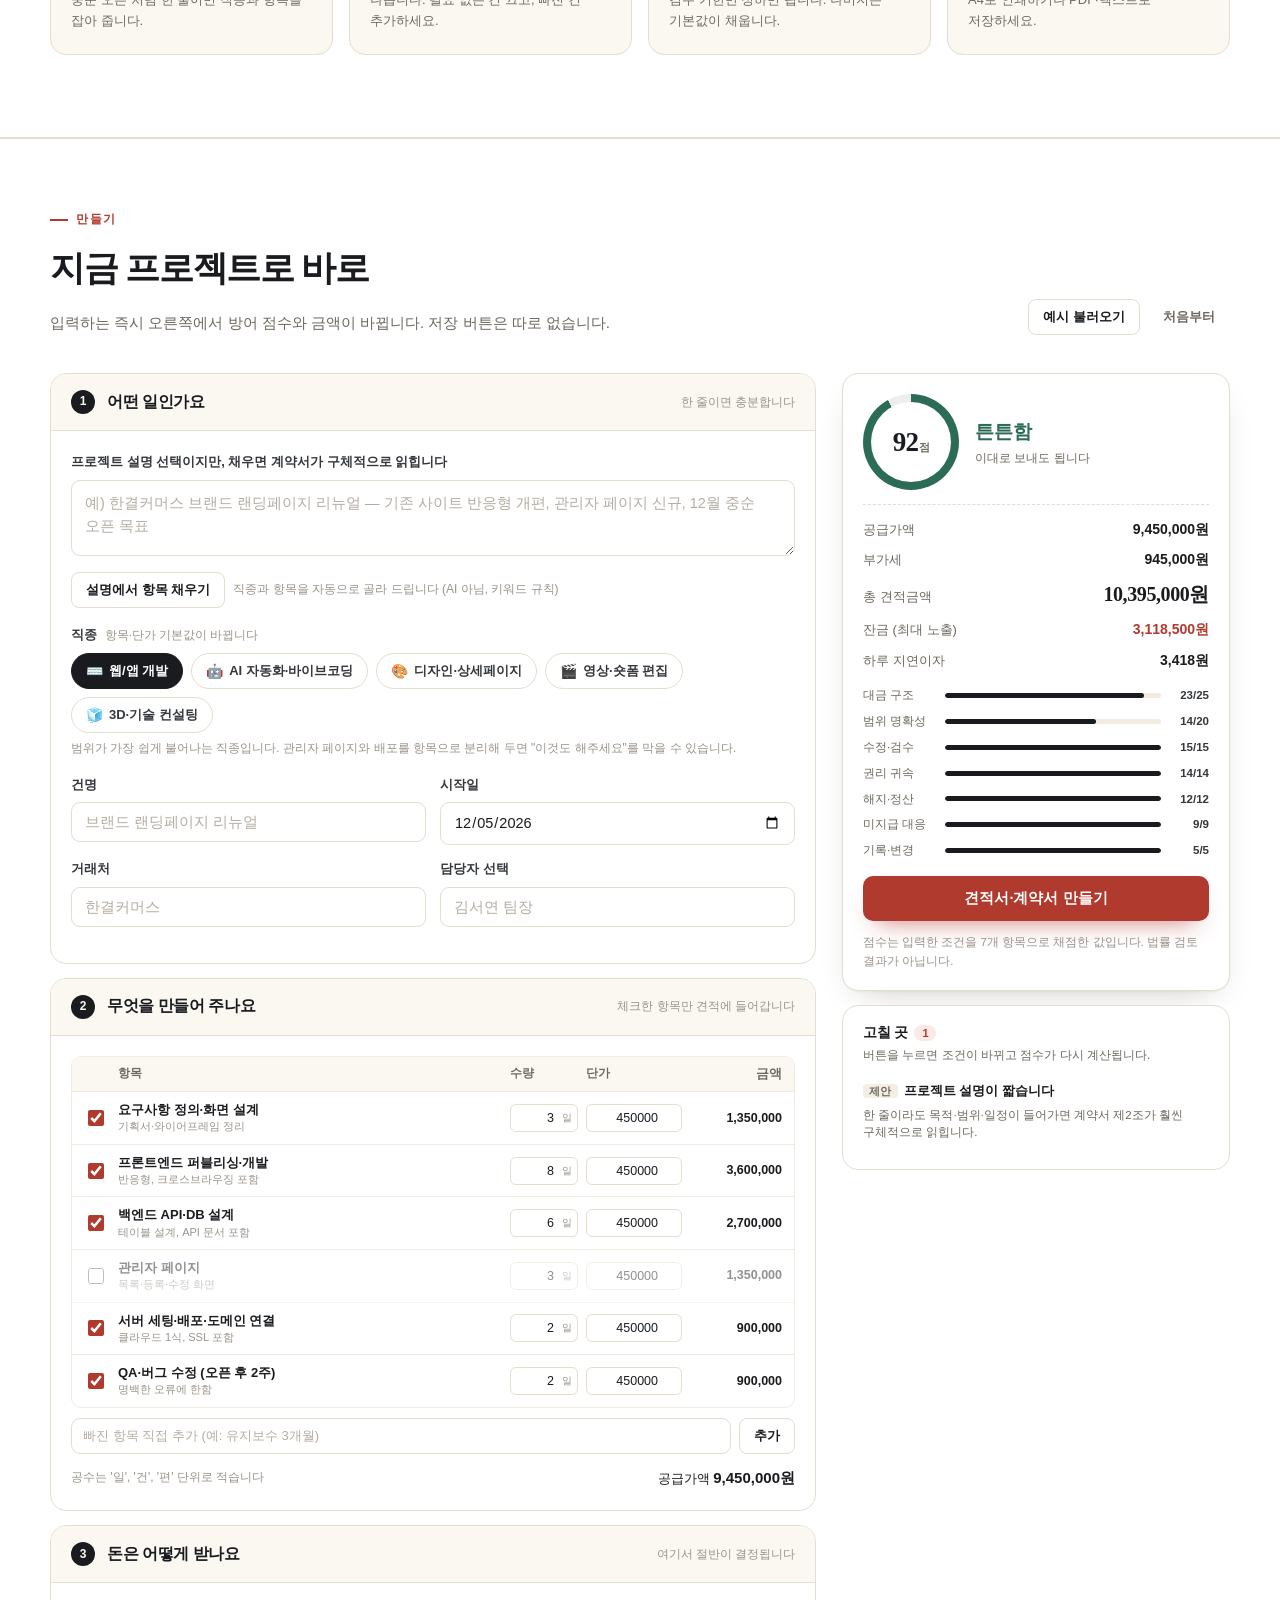
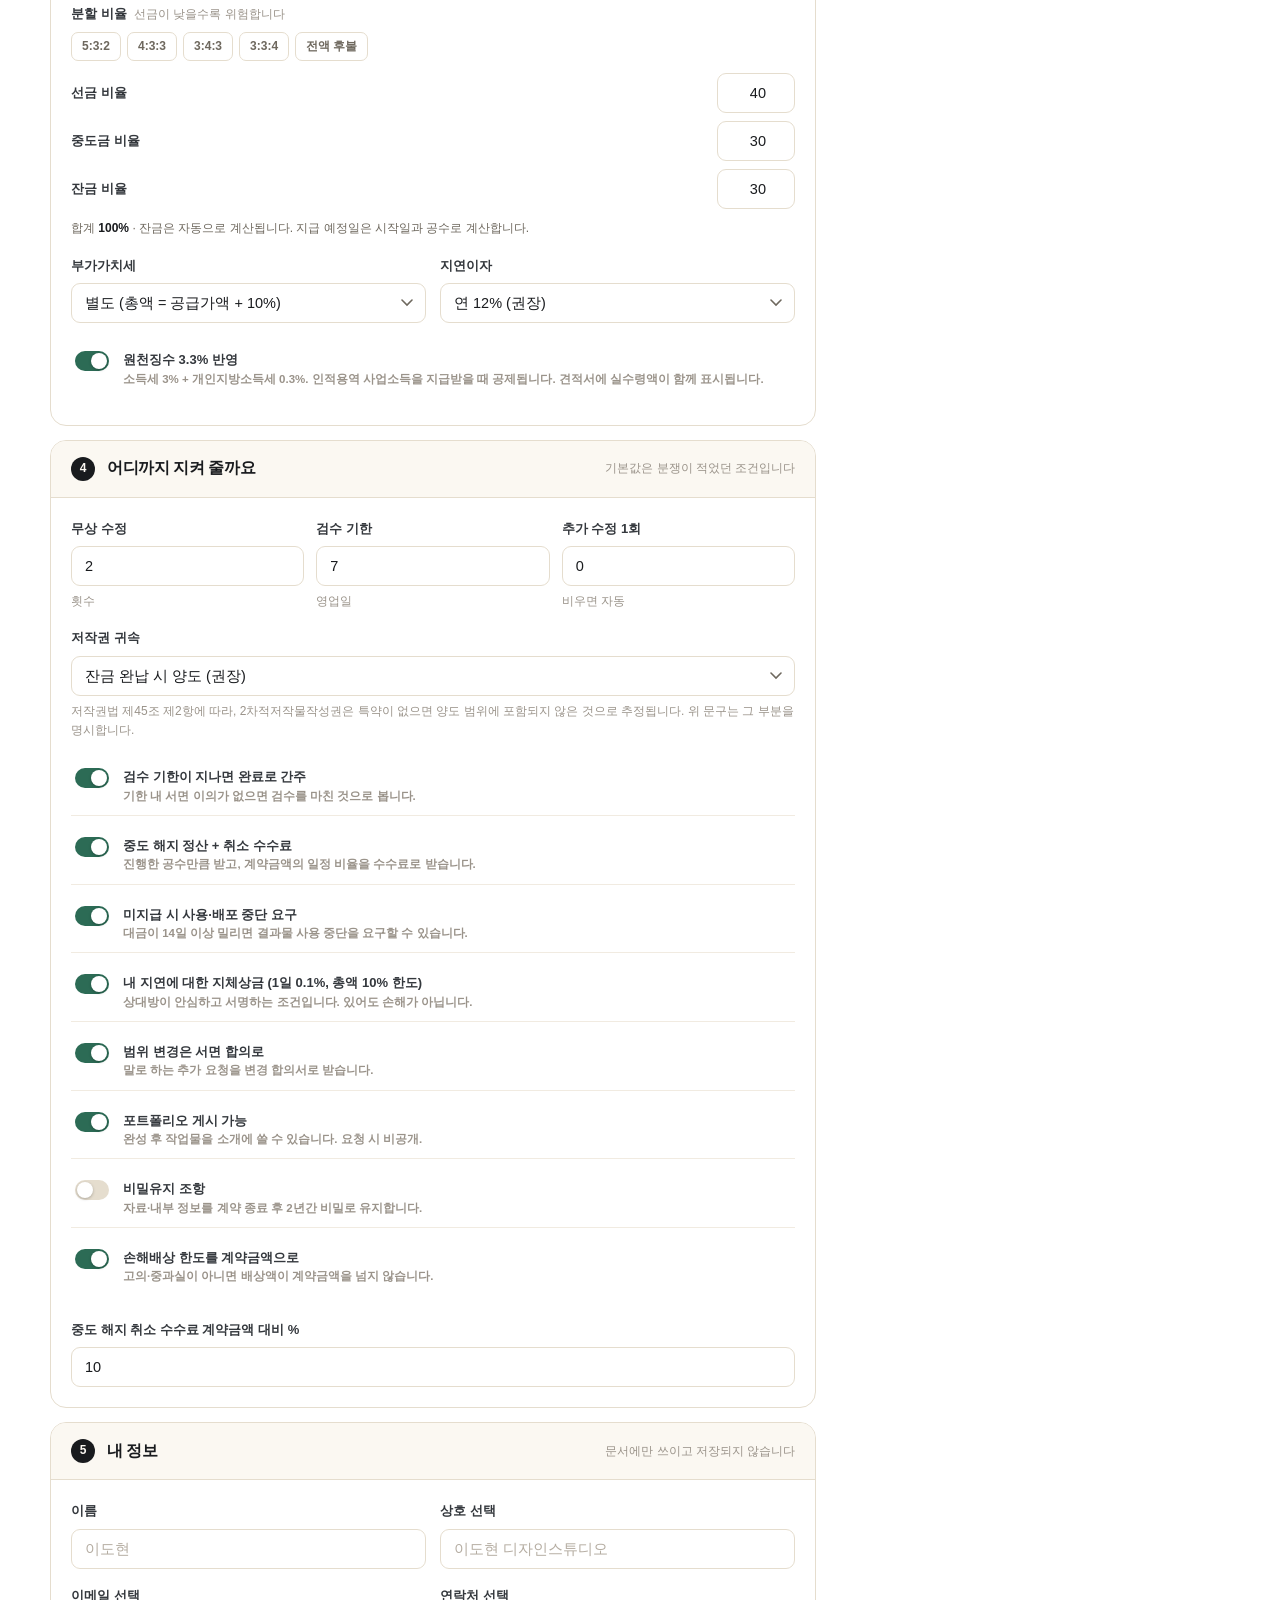
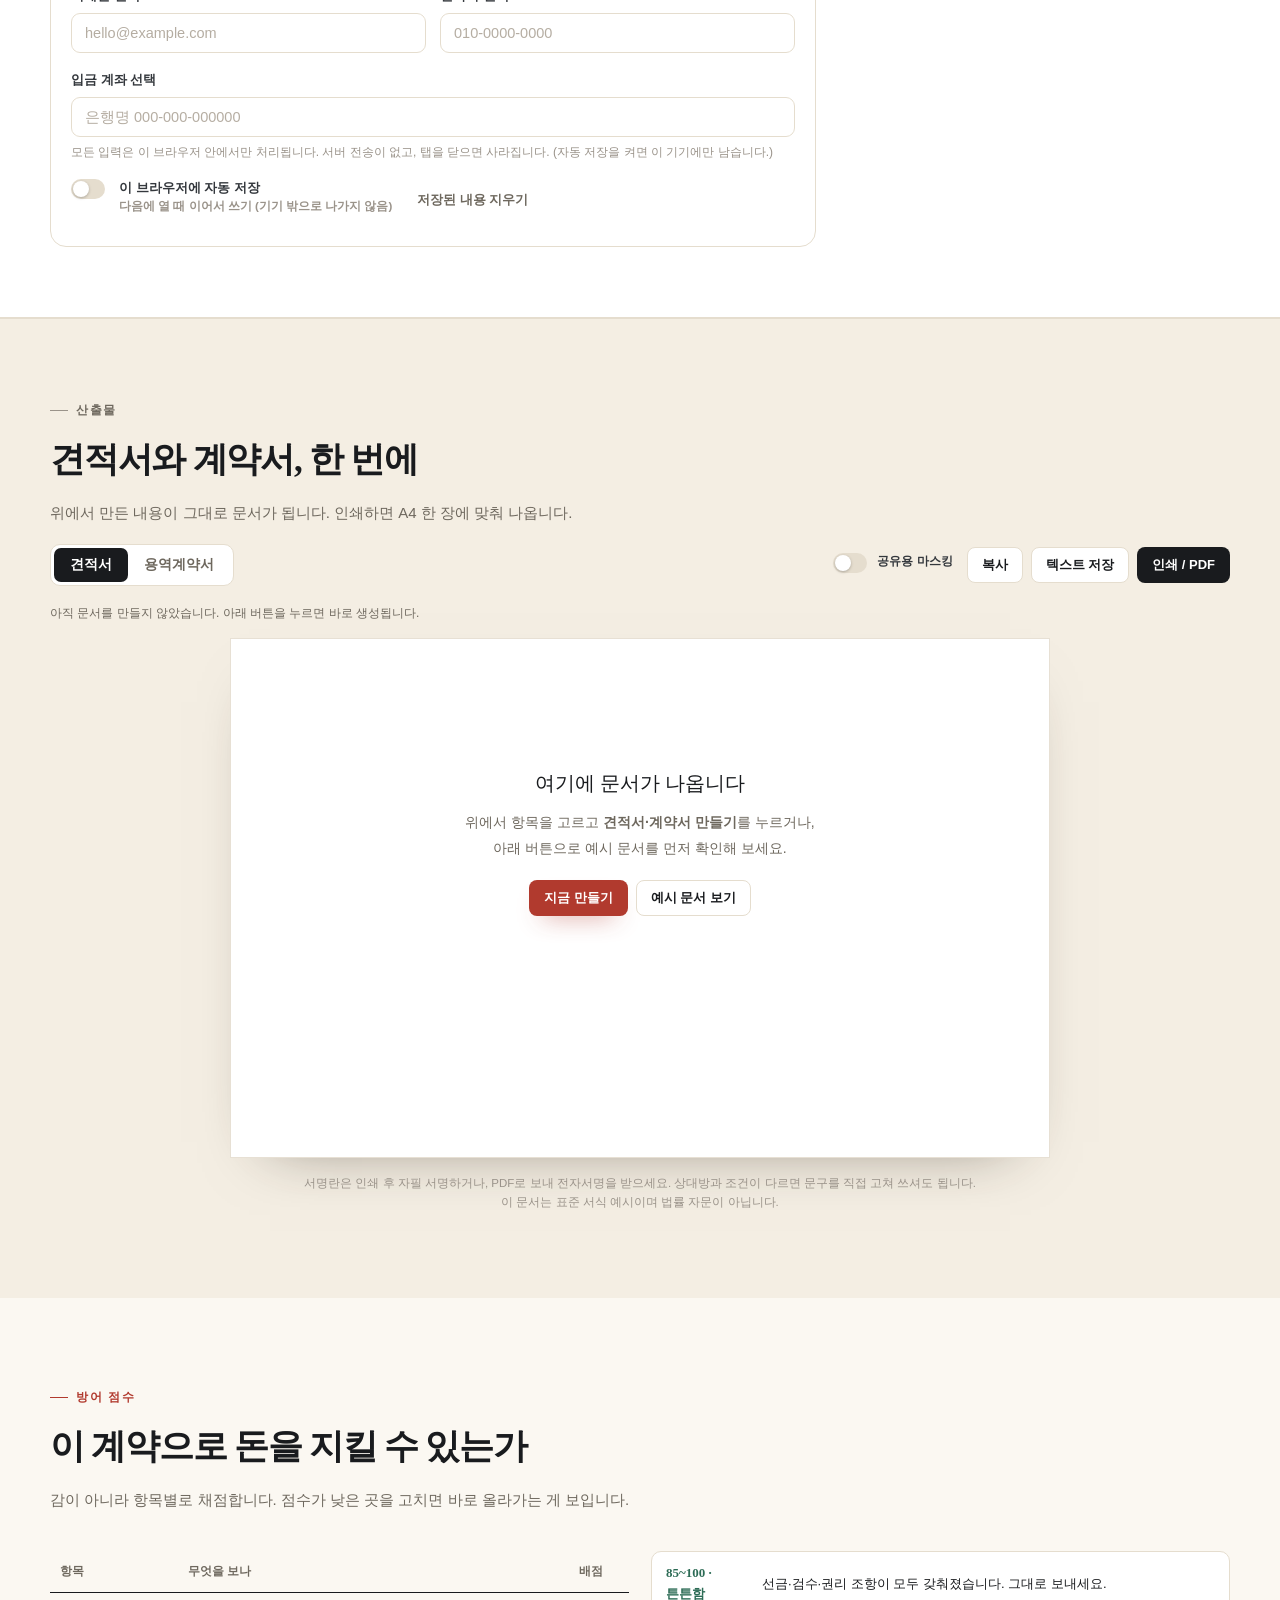
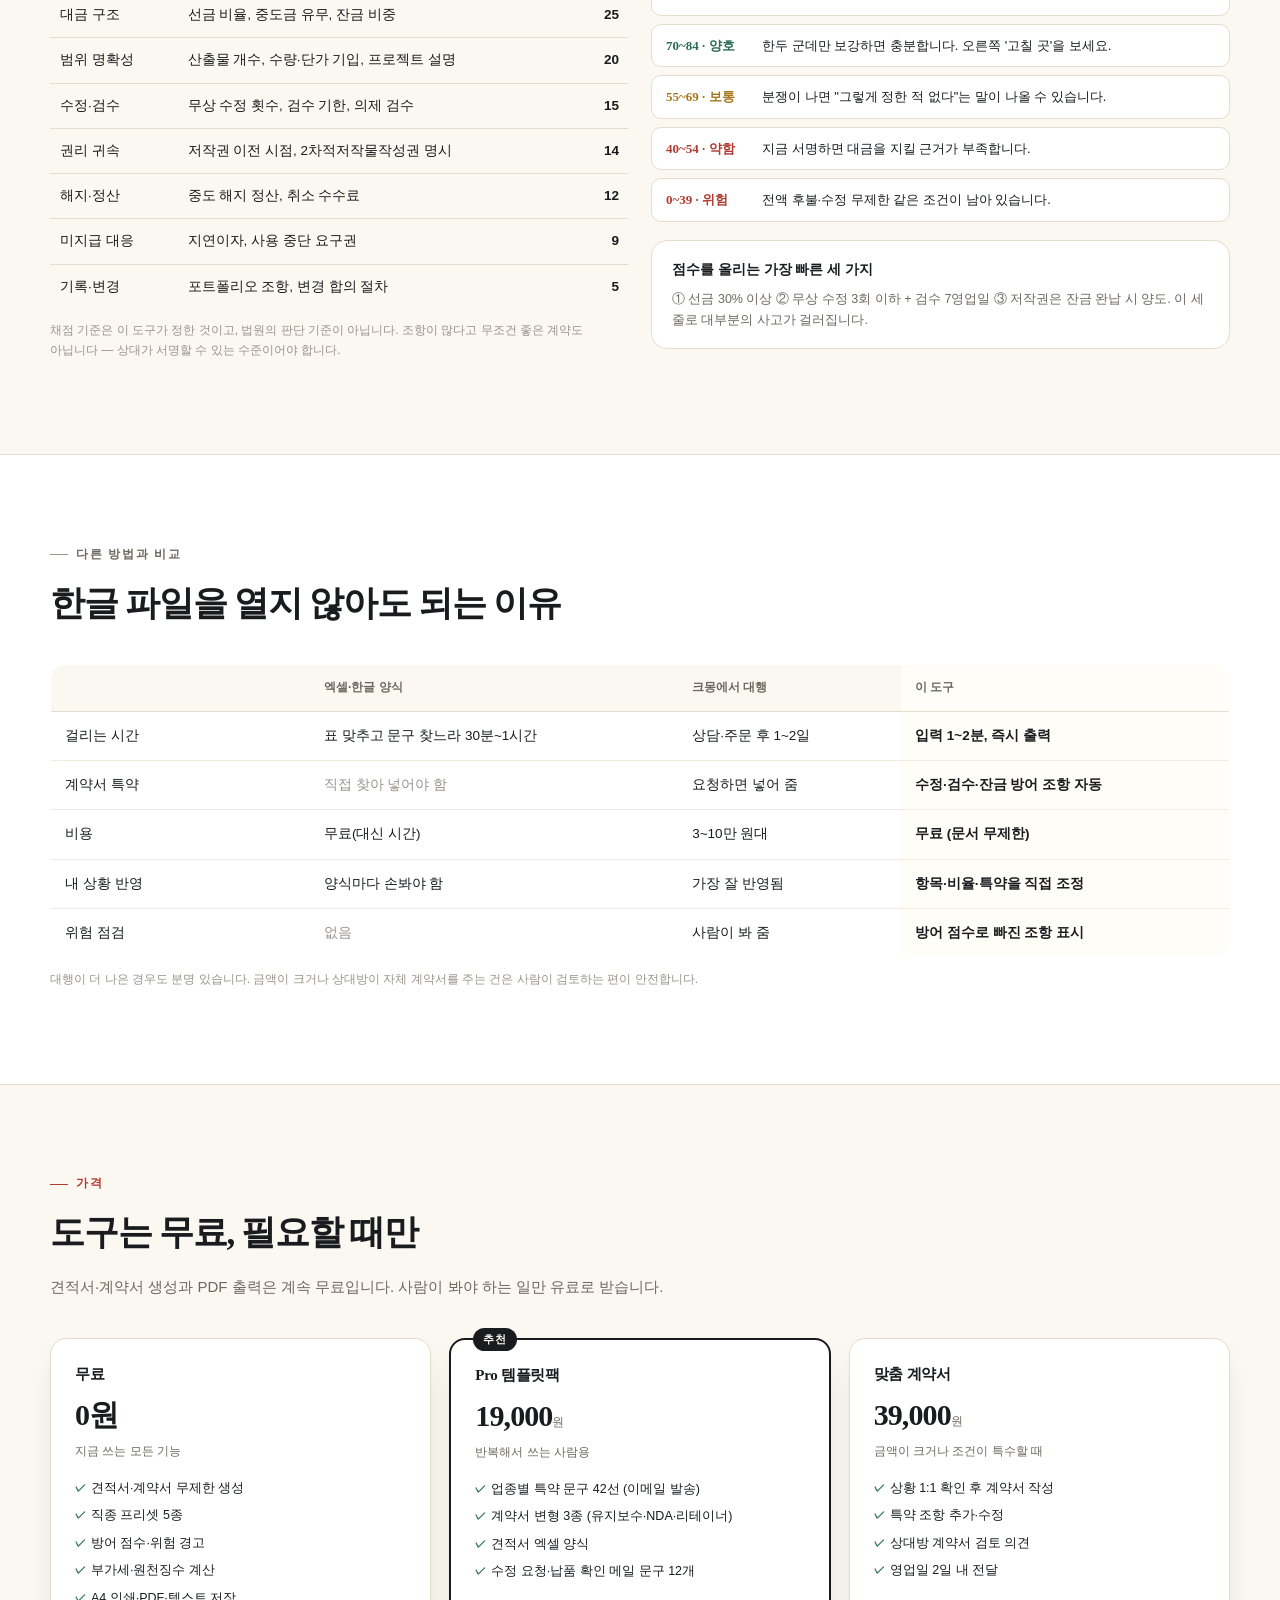
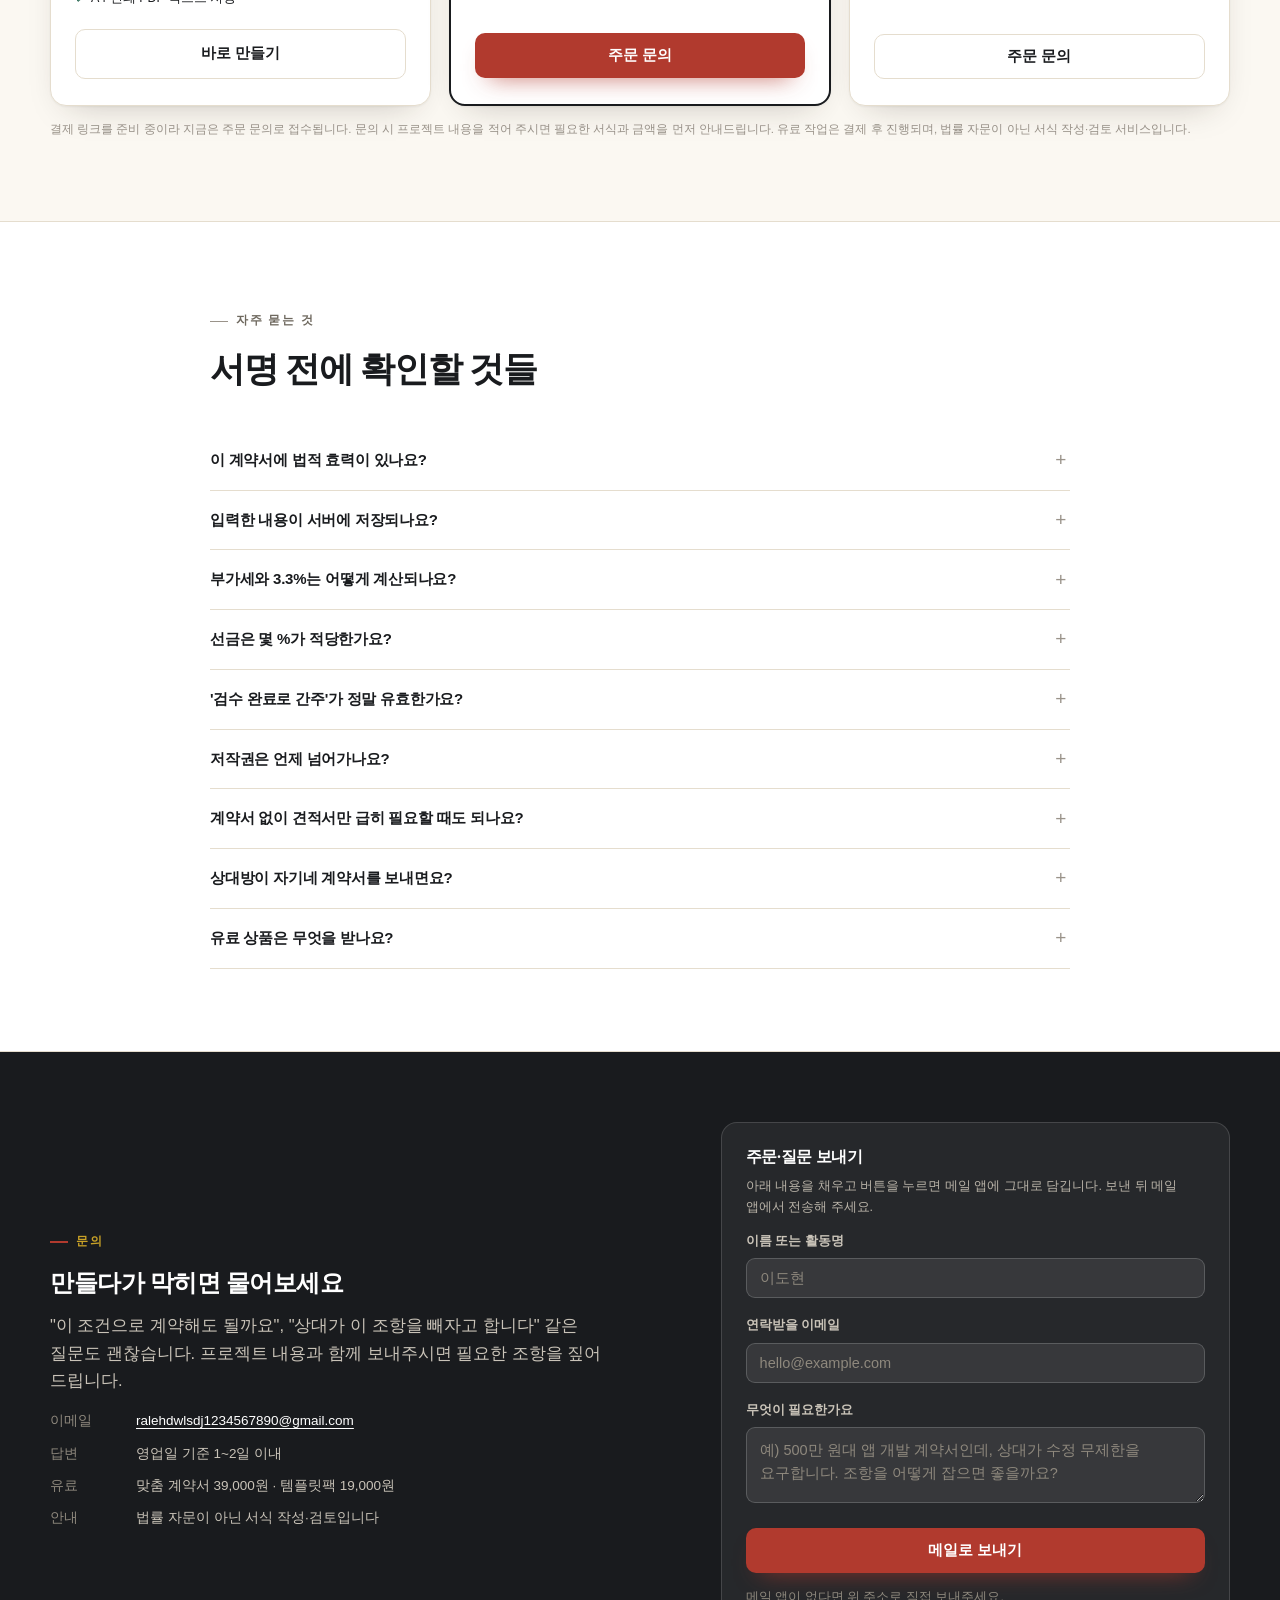
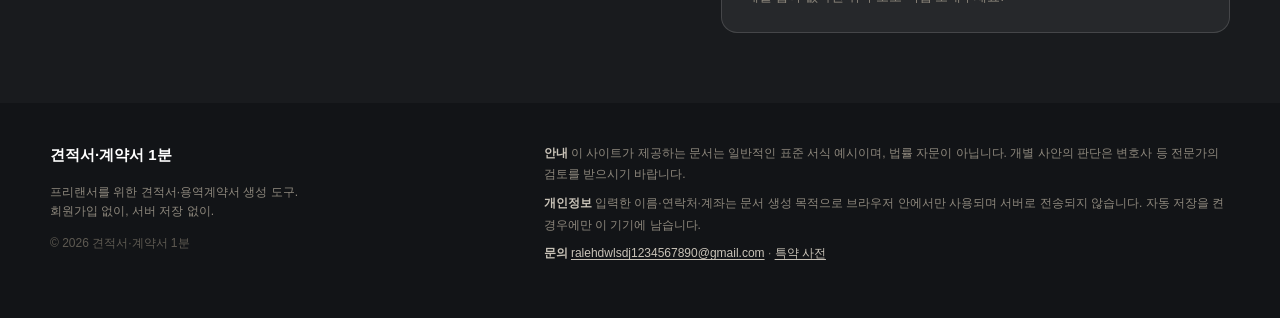
==== commit 5659aa44: "히어로 태그 z-index, 자산 버전 v6" ====
--- a/index.html
+++ b/index.html
@@ -19,7 +19,7 @@
 <meta name="twitter:image" content="https://kdjkdj1234567890-bit.github.io/quote-contract-119/assets/og.png">
 <link rel="canonical" href="https://kdjkdj1234567890-bit.github.io/quote-contract-119/">
 <link rel="icon" href="data:image/svg+xml,%3Csvg xmlns='http://www.w3.org/2000/svg' viewBox='0 0 100 100'%3E%3Crect width='100' height='100' rx='18' fill='%23FBF8F2'/%3E%3Crect x='16' y='14' width='68' height='72' rx='3' fill='none' stroke='%23191B1E' stroke-width='5'/%3E%3Cpath d='M30 36h40M30 50h40M30 64h24' stroke='%23B13A2E' stroke-width='5' stroke-linecap='round'/%3E%3C/svg%3E">
-<link rel="stylesheet" href="assets/css/app.css?v=5">
+<link rel="stylesheet" href="assets/css/app.css?v=6">
 <script type="application/ld+json">
 {
   "@context": "https://schema.org",
@@ -621,9 +621,9 @@
 <div id="printArea" aria-hidden="true"></div>
 <div class="toast" id="toast" role="status" aria-live="polite"></div>
 
-<script src="assets/js/data.js?v=5"></script>
-<script src="assets/js/engine.js?v=5"></script>
-<script src="assets/js/payments.js?v=5"></script>
-<script src="assets/js/app.js?v=5"></script>
+<script src="assets/js/data.js?v=6"></script>
+<script src="assets/js/engine.js?v=6"></script>
+<script src="assets/js/payments.js?v=6"></script>
+<script src="assets/js/app.js?v=6"></script>
 </body>
 </html>
--- a/assets/css/app.css
+++ b/assets/css/app.css
@@ -161,7 +161,7 @@
 }
 .hero-stamp small { display: block; font-family: var(--sans); font-size: 7.5px; letter-spacing: .18em; font-weight: 700; }
 .hero-tag {
-  position: absolute; left: -14px; top: -13px;
+  position: absolute; left: -14px; top: -13px; z-index: 3;
   background: var(--ink); color: var(--paper); font-size: 11px; font-weight: 700;
   padding: 5px 11px; border-radius: 6px; transform: rotate(-4deg);
   box-shadow: 0 8px 18px -10px rgba(0,0,0,.5);
